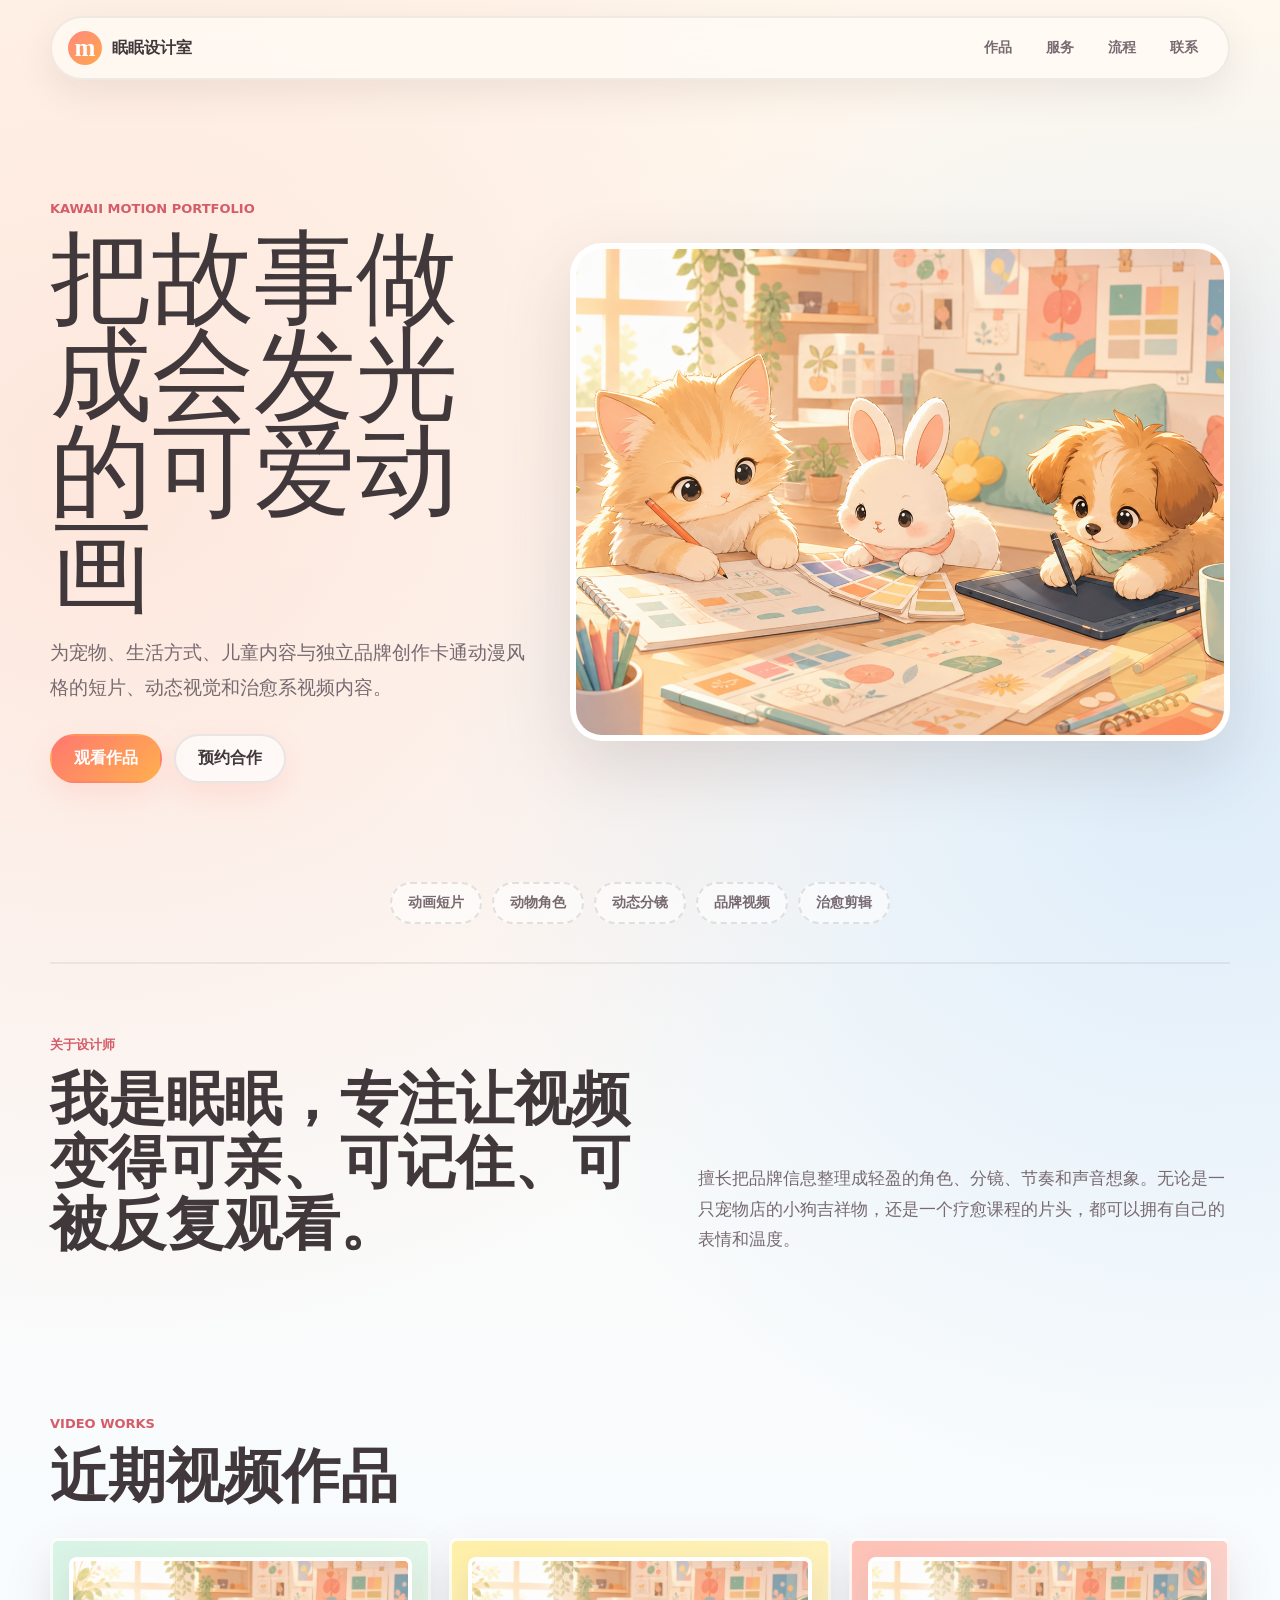
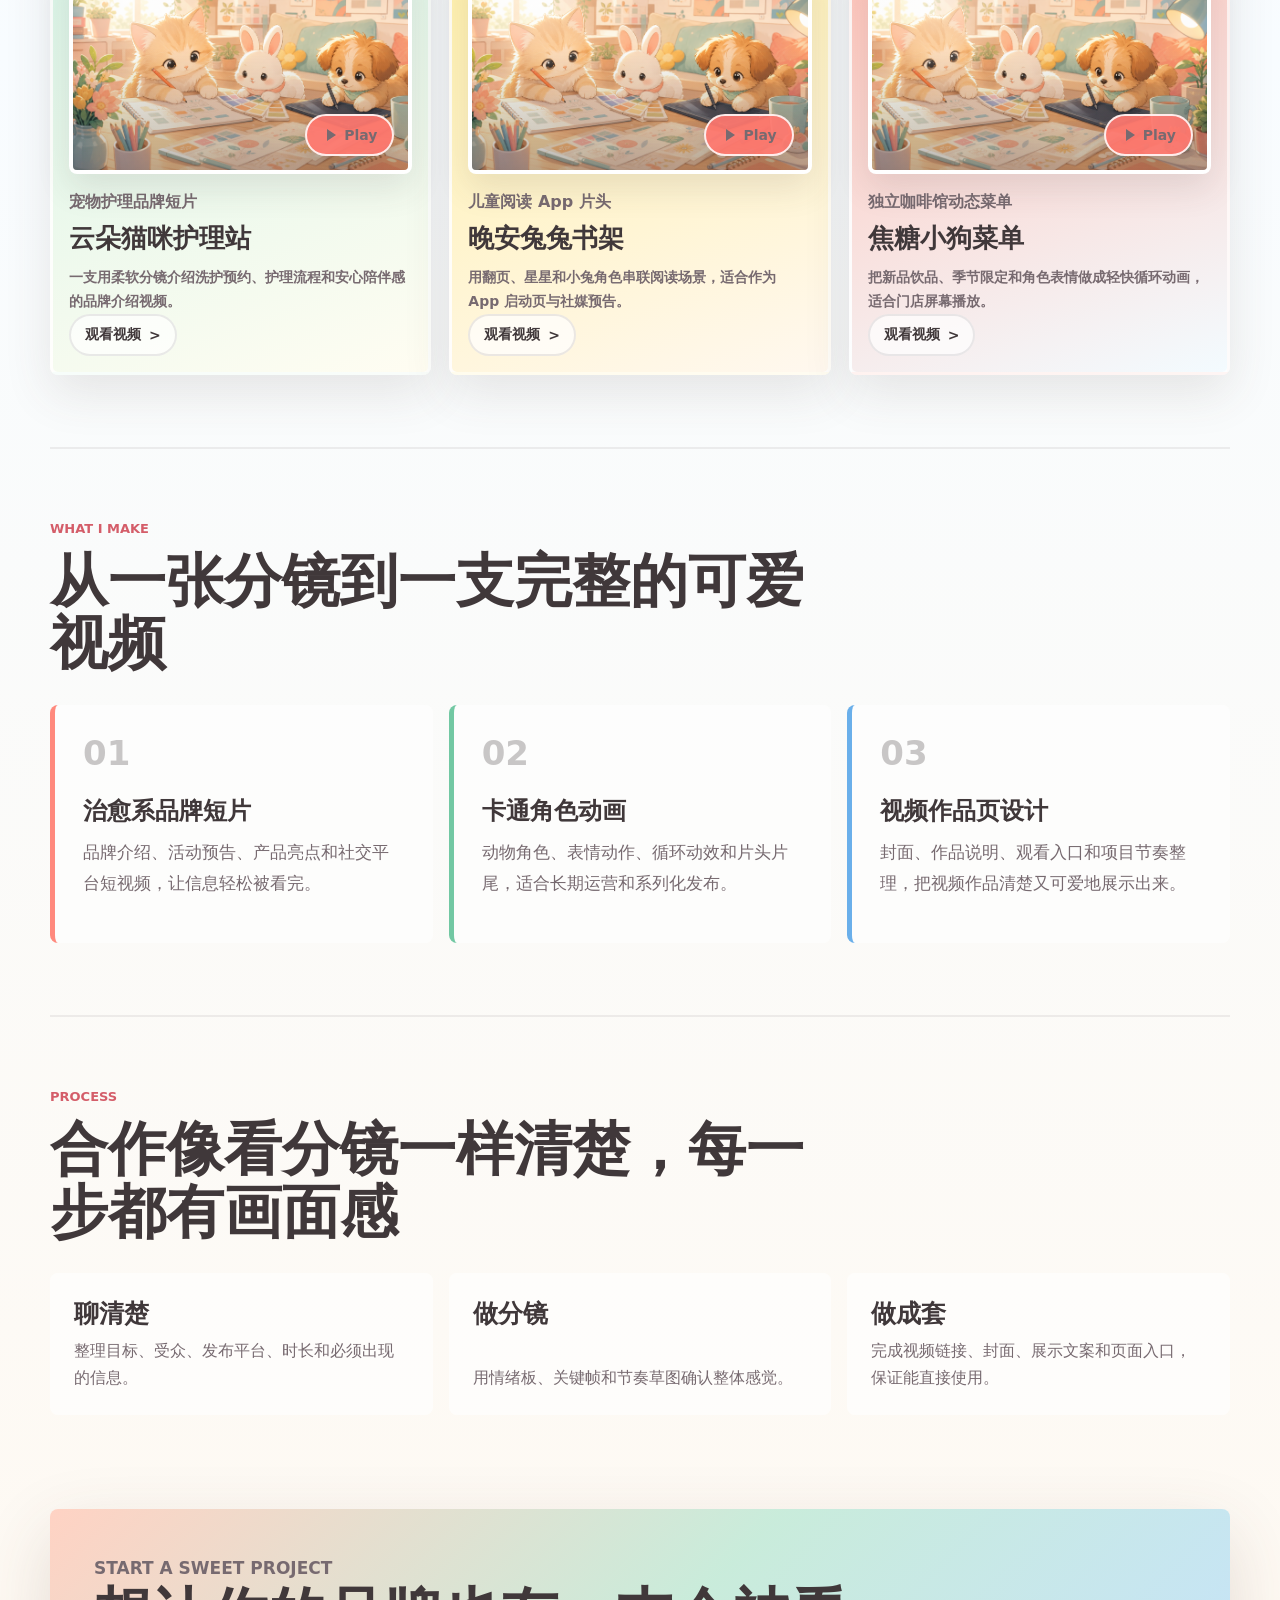
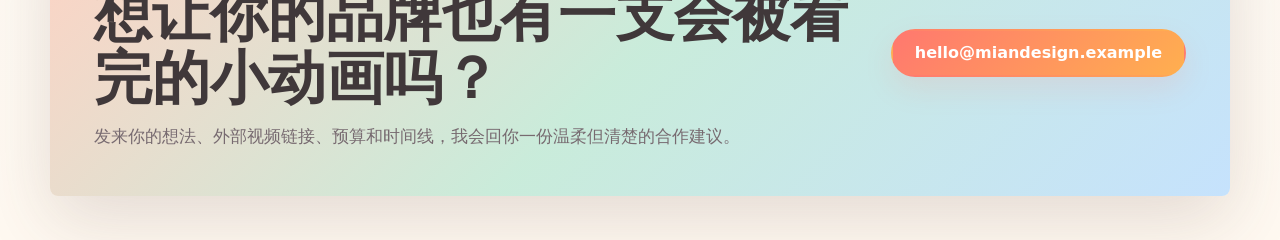
==== index.html @ 0296f643 "Create cute video portfolio site" ====
<!DOCTYPE html>
<html lang="zh-CN">
<head>
  <meta charset="UTF-8">
  <meta name="viewport" content="width=device-width, initial-scale=1.0">
  <title>眠眠设计室 | 治愈系视频作品集</title>
  <link rel="stylesheet" href="styles.css">
</head>
<body>
  <header class="site-header">
    <a class="brand" href="#top" aria-label="眠眠设计室首页">
      <span class="brand-mark">m</span>
      <span>眠眠设计室</span>
    </a>
    <nav class="nav" aria-label="主导航">
      <a href="#work">作品</a>
      <a href="#services">服务</a>
      <a href="#process">流程</a>
      <a href="#contact">联系</a>
    </nav>
  </header>

  <main id="top">
    <section class="hero">
      <div class="hero-copy">
        <p class="eyebrow">Kawaii motion portfolio</p>
        <h1>把故事做成会发光的可爱动画</h1>
        <p class="hero-text">
          为宠物、生活方式、儿童内容与独立品牌创作卡通动漫风格的短片、动态视觉和治愈系视频内容。
        </p>
        <div class="hero-actions">
          <a class="button primary" href="#work">观看作品</a>
          <a class="button ghost" href="#contact">预约合作</a>
        </div>
      </div>
      <div class="hero-art" aria-label="小动物设计工作室插画">
        <img src="assets/studio-animals.png" alt="可爱小猫、小兔和小狗在治愈系设计工作室里创作插画">
      </div>
    </section>

    <section class="soft-strip" aria-label="设计关键词">
      <span>动画短片</span>
      <span>动物角色</span>
      <span>动态分镜</span>
      <span>品牌视频</span>
      <span>治愈剪辑</span>
    </section>

    <section class="section intro">
      <div>
        <p class="section-kicker">关于设计师</p>
        <h2>我是眠眠，专注让视频变得可亲、可记住、可被反复观看。</h2>
      </div>
      <p>
        擅长把品牌信息整理成轻盈的角色、分镜、节奏和声音想象。无论是一只宠物店的小狗吉祥物，还是一个疗愈课程的片头，都可以拥有自己的表情和温度。
      </p>
    </section>

    <section class="section" id="work">
      <div class="section-heading">
        <p class="section-kicker">Video works</p>
        <h2>近期视频作品</h2>
      </div>
      <div class="work-grid">
        <article class="work-card mint video-card">
          <a class="video-cover" href="https://vimeo.com/76979871" target="_blank" rel="noopener noreferrer" aria-label="观看云朵猫咪护理站视频">
            <img src="assets/studio-animals.png" alt="云朵猫咪护理站视频封面">
            <span class="play-badge">Play</span>
          </a>
          <div class="video-content">
            <p>宠物护理品牌短片</p>
            <h3>云朵猫咪护理站</h3>
            <span>一支用柔软分镜介绍洗护预约、护理流程和安心陪伴感的品牌介绍视频。</span>
            <a class="watch-link" href="https://vimeo.com/76979871" target="_blank" rel="noopener noreferrer">观看视频</a>
          </div>
        </article>
        <article class="work-card lemon video-card">
          <a class="video-cover" href="https://www.youtube.com/watch?v=aqz-KE-bpKQ" target="_blank" rel="noopener noreferrer" aria-label="观看晚安兔兔书架视频">
            <img src="assets/studio-animals.png" alt="晚安兔兔书架视频封面">
            <span class="play-badge">Play</span>
          </a>
          <div class="video-content">
            <p>儿童阅读 App 片头</p>
            <h3>晚安兔兔书架</h3>
            <span>用翻页、星星和小兔角色串联阅读场景，适合作为 App 启动页与社媒预告。</span>
            <a class="watch-link" href="https://www.youtube.com/watch?v=aqz-KE-bpKQ" target="_blank" rel="noopener noreferrer">观看视频</a>
          </div>
        </article>
        <article class="work-card coral video-card">
          <a class="video-cover" href="https://www.youtube.com/watch?v=YE7VzlLtp-4" target="_blank" rel="noopener noreferrer" aria-label="观看焦糖小狗菜单视频">
            <img src="assets/studio-animals.png" alt="焦糖小狗菜单视频封面">
            <span class="play-badge">Play</span>
          </a>
          <div class="video-content">
            <p>独立咖啡馆动态菜单</p>
            <h3>焦糖小狗菜单</h3>
            <span>把新品饮品、季节限定和角色表情做成轻快循环动画，适合门店屏幕播放。</span>
            <a class="watch-link" href="https://www.youtube.com/watch?v=YE7VzlLtp-4" target="_blank" rel="noopener noreferrer">观看视频</a>
          </div>
        </article>
      </div>
    </section>

    <section class="section services" id="services">
      <div class="section-heading">
        <p class="section-kicker">What I make</p>
        <h2>从一张分镜到一支完整的可爱视频</h2>
      </div>
      <div class="service-list">
        <article>
          <span>01</span>
          <h3>治愈系品牌短片</h3>
          <p>品牌介绍、活动预告、产品亮点和社交平台短视频，让信息轻松被看完。</p>
        </article>
        <article>
          <span>02</span>
          <h3>卡通角色动画</h3>
          <p>动物角色、表情动作、循环动效和片头片尾，适合长期运营和系列化发布。</p>
        </article>
        <article>
          <span>03</span>
          <h3>视频作品页设计</h3>
          <p>封面、作品说明、观看入口和项目节奏整理，把视频作品清楚又可爱地展示出来。</p>
        </article>
      </div>
    </section>

    <section class="section process" id="process">
      <div class="section-heading">
        <p class="section-kicker">Process</p>
        <h2>合作像看分镜一样清楚，每一步都有画面感</h2>
      </div>
      <ol class="steps">
        <li>
          <strong>聊清楚</strong>
          <span>整理目标、受众、发布平台、时长和必须出现的信息。</span>
        </li>
        <li>
          <strong>做分镜</strong>
          <span>用情绪板、关键帧和节奏草图确认整体感觉。</span>
        </li>
        <li>
          <strong>做成套</strong>
          <span>完成视频链接、封面、展示文案和页面入口，保证能直接使用。</span>
        </li>
      </ol>
    </section>

    <section class="contact" id="contact">
      <div>
        <p class="section-kicker">Start a sweet project</p>
        <h2>想让你的品牌也有一支会被看完的小动画吗？</h2>
        <p>发来你的想法、外部视频链接、预算和时间线，我会回你一份温柔但清楚的合作建议。</p>
      </div>
      <a class="button primary" href="mailto:hello@miandesign.example">hello@miandesign.example</a>
    </section>
  </main>
</body>
</html>
---- styles.css ----
:root {
  --ink: #40383a;
  --muted: #776a70;
  --paper: #fffaf4;
  --peach: #ffcdbd;
  --coral: #ff897d;
  --mint: #bfe9d6;
  --blue: #b9ddff;
  --lemon: #ffe58b;
  --lavender: #d8ccff;
  --white: #ffffff;
  --shadow: 0 24px 70px rgba(84, 64, 56, 0.16);
}

* {
  box-sizing: border-box;
}

html {
  scroll-behavior: smooth;
}

body {
  margin: 0;
  color: var(--ink);
  font-family: "Microsoft YaHei UI", "Microsoft YaHei", system-ui, -apple-system, BlinkMacSystemFont, "Segoe UI", sans-serif;
  background:
    radial-gradient(circle at 8% 14%, rgba(255, 205, 189, 0.42), transparent 28%),
    radial-gradient(circle at 94% 22%, rgba(185, 221, 255, 0.46), transparent 26%),
    linear-gradient(180deg, #fff8ee 0%, #f8fcff 48%, #fff9f1 100%);
}

a {
  color: inherit;
  text-decoration: none;
}

.site-header {
  position: sticky;
  top: 0;
  z-index: 10;
  display: flex;
  align-items: center;
  justify-content: space-between;
  gap: 24px;
  width: min(1180px, calc(100% - 36px));
  margin: 16px auto 0;
  padding: 12px 16px;
  border: 2px solid rgba(64, 56, 58, 0.08);
  border-radius: 999px;
  background: rgba(255, 250, 244, 0.82);
  backdrop-filter: blur(18px);
  box-shadow: 0 12px 36px rgba(84, 64, 56, 0.1);
}

.brand,
.nav,
.hero-actions,
.soft-strip,
.steps li {
  display: flex;
  align-items: center;
}

.brand {
  gap: 10px;
  font-weight: 900;
}

.brand-mark {
  display: grid;
  width: 34px;
  height: 34px;
  place-items: center;
  border-radius: 50%;
  color: var(--white);
  font-family: "Comic Sans MS", "KaiTi", cursive;
  font-size: 25px;
  background: linear-gradient(135deg, var(--coral), #ffa84d);
}

.nav {
  gap: 6px;
}

.nav a {
  padding: 9px 14px;
  border-radius: 999px;
  color: var(--muted);
  font-size: 14px;
  font-weight: 700;
}

.nav a:hover {
  background: rgba(255, 137, 125, 0.16);
  color: var(--ink);
}

.hero {
  display: grid;
  grid-template-columns: minmax(0, 0.84fr) minmax(340px, 1.16fr);
  align-items: center;
  gap: 42px;
  width: min(1180px, calc(100% - 36px));
  min-height: calc(100vh - 98px);
  margin: 0 auto;
  padding: 56px 0 34px;
}

.eyebrow,
.section-kicker {
  margin: 0 0 14px;
  color: #d45d69;
  font-size: 13px;
  font-weight: 900;
  letter-spacing: 0;
  text-transform: uppercase;
}

h1,
h2,
h3,
p {
  margin-top: 0;
}

h1 {
  max-width: 640px;
  margin-bottom: 20px;
  font-family: "KaiTi", "STKaiti", "Microsoft YaHei UI", sans-serif;
  font-size: clamp(52px, 8vw, 106px);
  line-height: 0.94;
  font-weight: 400;
}

.hero-text {
  max-width: 520px;
  color: var(--muted);
  font-size: 19px;
  line-height: 1.8;
}

.hero-actions {
  flex-wrap: wrap;
  gap: 12px;
  margin-top: 30px;
}

.button {
  display: inline-flex;
  min-height: 48px;
  align-items: center;
  justify-content: center;
  padding: 12px 22px;
  border: 2px solid rgba(64, 56, 58, 0.1);
  border-radius: 999px;
  font-weight: 900;
  box-shadow: 0 12px 28px rgba(255, 137, 125, 0.16);
}

.button.primary {
  color: var(--white);
  border-color: transparent;
  background: linear-gradient(135deg, #ff786f, #ffaf4f);
}

.button.ghost {
  background: rgba(255, 255, 255, 0.62);
}

.hero-art {
  position: relative;
  overflow: hidden;
  border: 6px solid rgba(255, 255, 255, 0.86);
  border-radius: 32px;
  background: var(--white);
  box-shadow: var(--shadow);
}

.hero-art::after {
  position: absolute;
  right: 18px;
  bottom: 18px;
  width: 96px;
  height: 96px;
  border-radius: 50%;
  background: rgba(255, 229, 139, 0.44);
  content: "";
}

.hero-art img {
  display: block;
  width: 100%;
  aspect-ratio: 4 / 3;
  object-fit: cover;
}

.soft-strip {
  justify-content: center;
  flex-wrap: wrap;
  gap: 10px;
  width: min(1060px, calc(100% - 36px));
  margin: 0 auto 38px;
}

.soft-strip span {
  padding: 10px 16px;
  border: 2px dashed rgba(64, 56, 58, 0.14);
  border-radius: 999px;
  background: rgba(255, 255, 255, 0.56);
  color: var(--muted);
  font-size: 14px;
  font-weight: 800;
}

.section {
  width: min(1180px, calc(100% - 36px));
  margin: 0 auto;
  padding: 72px 0;
}

.intro {
  display: grid;
  grid-template-columns: 1.05fr 0.95fr;
  gap: 60px;
  align-items: end;
  border-top: 2px solid rgba(64, 56, 58, 0.08);
}

.section h2,
.contact h2 {
  margin-bottom: 16px;
  font-size: clamp(30px, 5vw, 58px);
  line-height: 1.08;
}

.intro p:last-child,
.service-list p,
.contact p {
  color: var(--muted);
  font-size: 17px;
  line-height: 1.8;
}

.section-heading {
  max-width: 760px;
  margin-bottom: 30px;
}

.work-grid {
  display: grid;
  grid-template-columns: repeat(3, 1fr);
  gap: 18px;
}

.work-card {
  min-height: 430px;
  padding: 16px;
  border: 3px solid rgba(255, 255, 255, 0.8);
  border-radius: 8px;
  box-shadow: 0 18px 48px rgba(84, 64, 56, 0.12);
}

.work-card.mint {
  background: linear-gradient(160deg, #d8f4e6, #fffdf2);
}

.work-card.lemon {
  background: linear-gradient(160deg, #fff0a8, #fff8ef);
}

.work-card.coral {
  background: linear-gradient(160deg, #ffc1b6, #f3fbff);
}

.work-card p {
  margin-bottom: 8px;
  color: var(--muted);
  font-weight: 800;
}

.work-card h3 {
  margin-bottom: 10px;
  font-size: 26px;
}

.work-card span {
  color: var(--muted);
  font-size: 14px;
  font-weight: 700;
}

.video-card {
  display: flex;
  flex-direction: column;
  gap: 18px;
}

.video-cover {
  position: relative;
  display: block;
  overflow: hidden;
  border: 4px solid rgba(255, 255, 255, 0.84);
  border-radius: 8px;
  background: var(--white);
  box-shadow: 0 14px 34px rgba(64, 56, 58, 0.12);
}

.video-cover::before {
  position: absolute;
  inset: 0;
  z-index: 1;
  background:
    linear-gradient(180deg, transparent 42%, rgba(64, 56, 58, 0.34)),
    radial-gradient(circle at 18% 18%, rgba(255, 255, 255, 0.58), transparent 24%);
  content: "";
}

.video-cover img {
  display: block;
  width: 100%;
  aspect-ratio: 16 / 10;
  object-fit: cover;
  transition: transform 220ms ease;
}

.video-card:nth-child(1) .video-cover img {
  object-position: 14% 52%;
}

.video-card:nth-child(2) .video-cover img {
  object-position: 50% 50%;
}

.video-card:nth-child(3) .video-cover img {
  object-position: 82% 52%;
}

.video-card:hover .video-cover img {
  transform: scale(1.045);
}

.play-badge {
  position: absolute;
  right: 14px;
  bottom: 14px;
  z-index: 2;
  display: inline-flex;
  min-width: 74px;
  min-height: 42px;
  align-items: center;
  justify-content: center;
  padding: 8px 15px 8px 20px;
  border: 2px solid rgba(255, 255, 255, 0.86);
  border-radius: 999px;
  color: var(--white);
  background: rgba(255, 120, 111, 0.92);
  font-size: 13px;
  font-weight: 900;
  box-shadow: 0 12px 26px rgba(64, 56, 58, 0.18);
}

.play-badge::before {
  width: 0;
  height: 0;
  margin-right: 8px;
  border-top: 6px solid transparent;
  border-bottom: 6px solid transparent;
  border-left: 9px solid currentColor;
  content: "";
}

.video-content {
  display: flex;
  flex: 1;
  flex-direction: column;
  align-items: flex-start;
}

.video-content span {
  display: block;
  line-height: 1.7;
}

.watch-link {
  display: inline-flex;
  min-height: 42px;
  align-items: center;
  justify-content: center;
  margin-top: auto;
  padding: 10px 16px;
  border-radius: 999px;
  color: var(--ink);
  background: rgba(255, 255, 255, 0.72);
  font-size: 14px;
  font-weight: 900;
  box-shadow: inset 0 0 0 2px rgba(64, 56, 58, 0.1);
}

.watch-link::after {
  margin-left: 8px;
  content: ">";
}

.watch-link:hover {
  color: var(--white);
  background: var(--ink);
}

.animal-face {
  position: relative;
  width: 142px;
  height: 122px;
  margin: 8px 0 68px;
  border: 4px solid var(--ink);
  border-radius: 48% 48% 42% 42%;
  background: #fffdf8;
  box-shadow: inset -10px -10px rgba(64, 56, 58, 0.05);
}

.animal-face::before,
.animal-face::after {
  position: absolute;
  content: "";
}

.animal-face::before {
  left: 36px;
  top: 50px;
  width: 12px;
  height: 12px;
  border-radius: 50%;
  background: var(--ink);
  box-shadow: 52px 0 var(--ink), 26px 30px 0 -3px #ff91a0;
}

.animal-face::after {
  left: 58px;
  top: 66px;
  width: 24px;
  height: 12px;
  border-bottom: 4px solid var(--ink);
  border-radius: 0 0 24px 24px;
}

.cat {
  border-radius: 46% 46% 42% 42%;
}

.cat .noop {
  display: none;
}

.cat {
  clip-path: polygon(0 25%, 18% 25%, 18% 0, 36% 20%, 64% 20%, 82% 0, 82% 25%, 100% 25%, 100% 100%, 0 100%);
}

.bunny {
  background: #fff7fb;
}

.bunny::before {
  box-shadow: 52px 0 var(--ink), 26px 30px 0 -3px #ffbfd0;
}

.pup {
  background: #fff8e8;
}

.pup::before {
  box-shadow: 52px 0 var(--ink), 26px 30px 0 -3px #ffa895;
}

.services {
  border-top: 2px solid rgba(64, 56, 58, 0.08);
}

.service-list {
  display: grid;
  grid-template-columns: repeat(3, 1fr);
  gap: 16px;
}

.service-list article {
  padding: 28px;
  border-left: 5px solid var(--coral);
  border-radius: 8px;
  background: rgba(255, 255, 255, 0.62);
}

.service-list article:nth-child(2) {
  border-color: #72c8a3;
}

.service-list article:nth-child(3) {
  border-color: #6aafea;
}

.service-list span {
  display: block;
  margin-bottom: 22px;
  color: rgba(64, 56, 58, 0.28);
  font-size: 34px;
  font-weight: 900;
}

.service-list h3 {
  margin-bottom: 10px;
  font-size: 24px;
}

.process {
  border-top: 2px solid rgba(64, 56, 58, 0.08);
}

.steps {
  display: grid;
  grid-template-columns: repeat(3, 1fr);
  gap: 16px;
  padding: 0;
  margin: 0;
  list-style: none;
}

.steps li {
  min-height: 142px;
  flex-direction: column;
  align-items: flex-start;
  justify-content: space-between;
  padding: 24px;
  border-radius: 8px;
  background: rgba(255, 255, 255, 0.64);
}

.steps strong {
  font-size: 25px;
}

.steps span {
  color: var(--muted);
  line-height: 1.7;
}

.contact {
  display: flex;
  align-items: center;
  justify-content: space-between;
  gap: 28px;
  width: min(1180px, calc(100% - 36px));
  margin: 22px auto 44px;
  padding: 44px;
  border-radius: 8px;
  background: linear-gradient(135deg, rgba(255, 205, 189, 0.88), rgba(191, 233, 214, 0.84) 50%, rgba(185, 221, 255, 0.82));
  box-shadow: var(--shadow);
}

.contact div {
  max-width: 760px;
}

.contact h2 {
  margin-bottom: 12px;
}

.contact p {
  margin-bottom: 0;
}

@media (max-width: 860px) {
  .site-header {
    align-items: flex-start;
    border-radius: 24px;
    flex-direction: column;
  }

  .nav {
    width: 100%;
    justify-content: space-between;
  }

  .nav a {
    padding: 8px 9px;
  }

  .hero,
  .intro,
  .work-grid,
  .service-list,
  .steps,
  .contact {
    grid-template-columns: 1fr;
  }

  .hero {
    min-height: auto;
    padding-top: 44px;
  }

  .hero-art {
    border-radius: 22px;
  }

  .intro {
    gap: 18px;
  }

  .contact {
    display: grid;
    padding: 28px;
  }
}

@media (max-width: 520px) {
  .site-header,
  .hero,
  .section,
  .contact,
  .soft-strip {
    width: min(100% - 24px, 1180px);
  }

  h1 {
    font-size: 52px;
  }

  .hero-text,
  .intro p:last-child,
  .service-list p,
  .contact p {
    font-size: 16px;
  }

  .hero-actions .button,
  .contact .button {
    width: 100%;
  }

  .section {
    padding: 52px 0;
  }

  .work-card {
    min-height: 400px;
  }
}
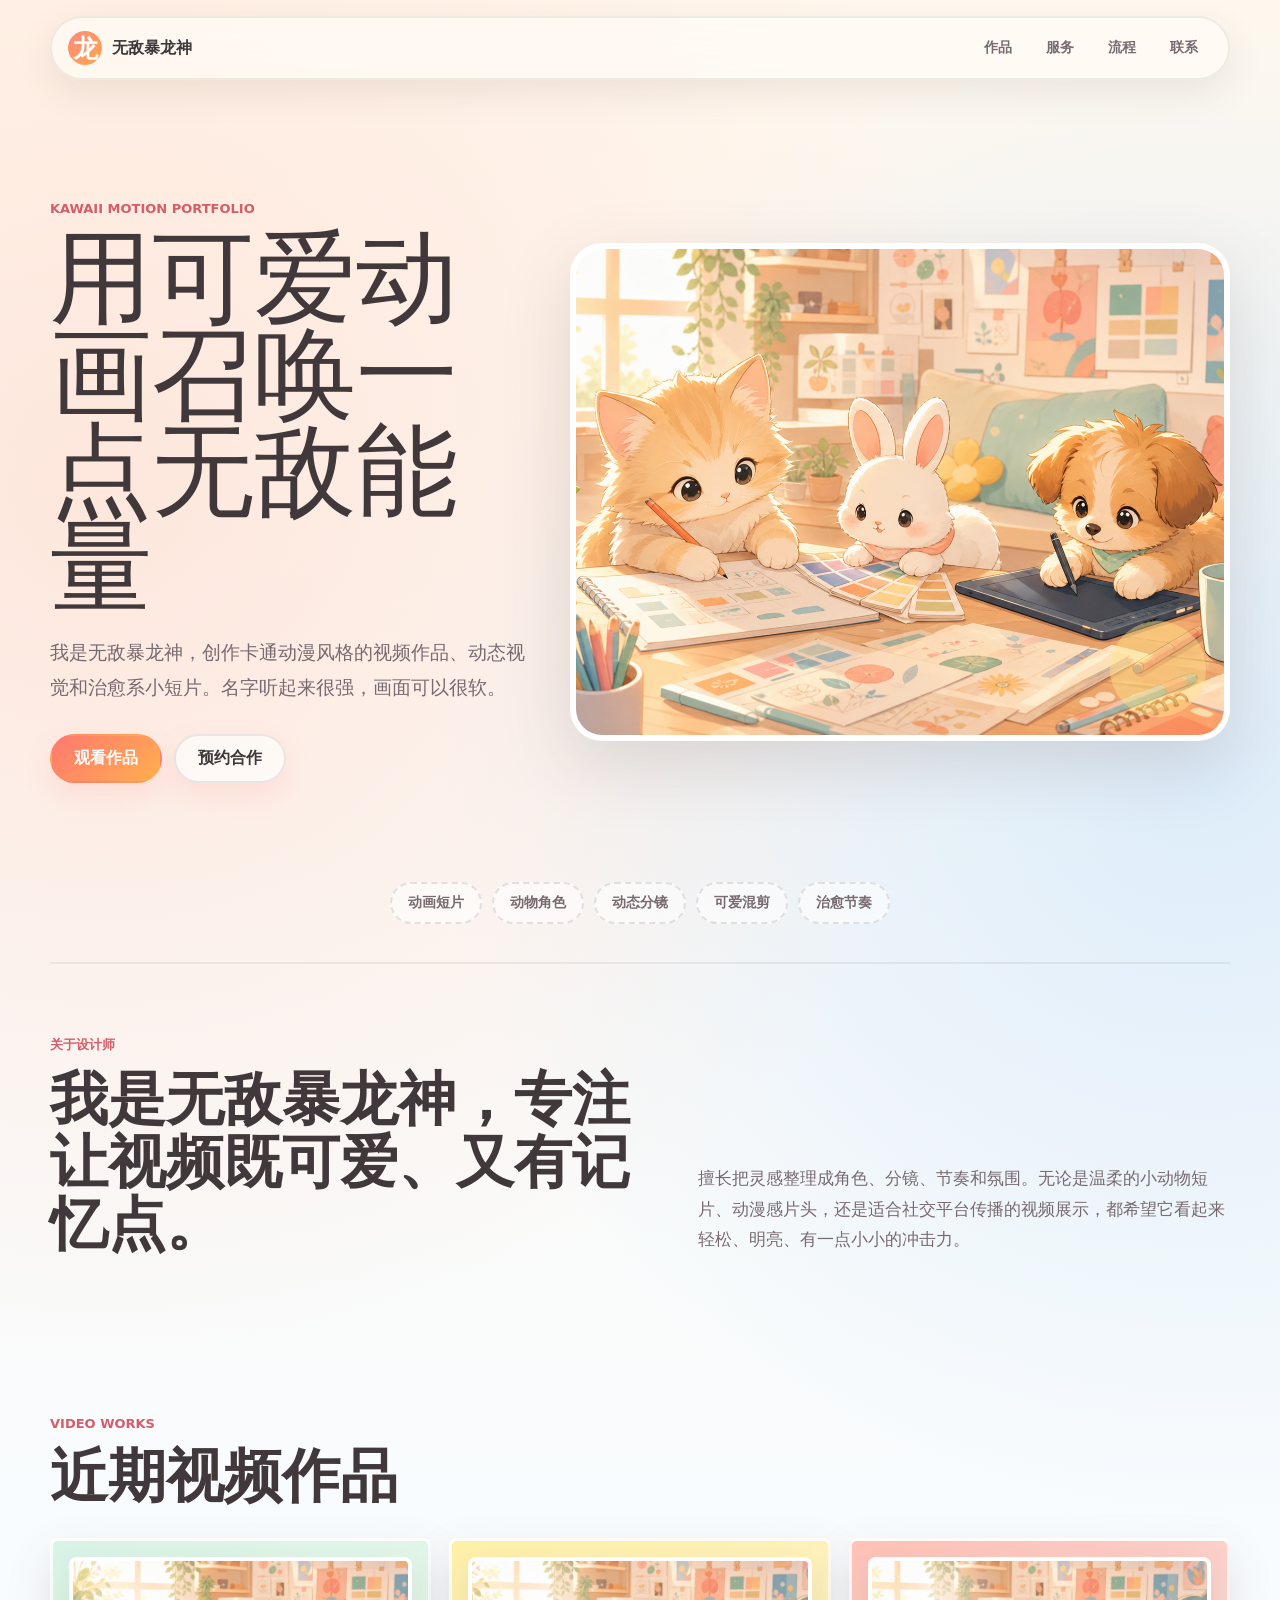
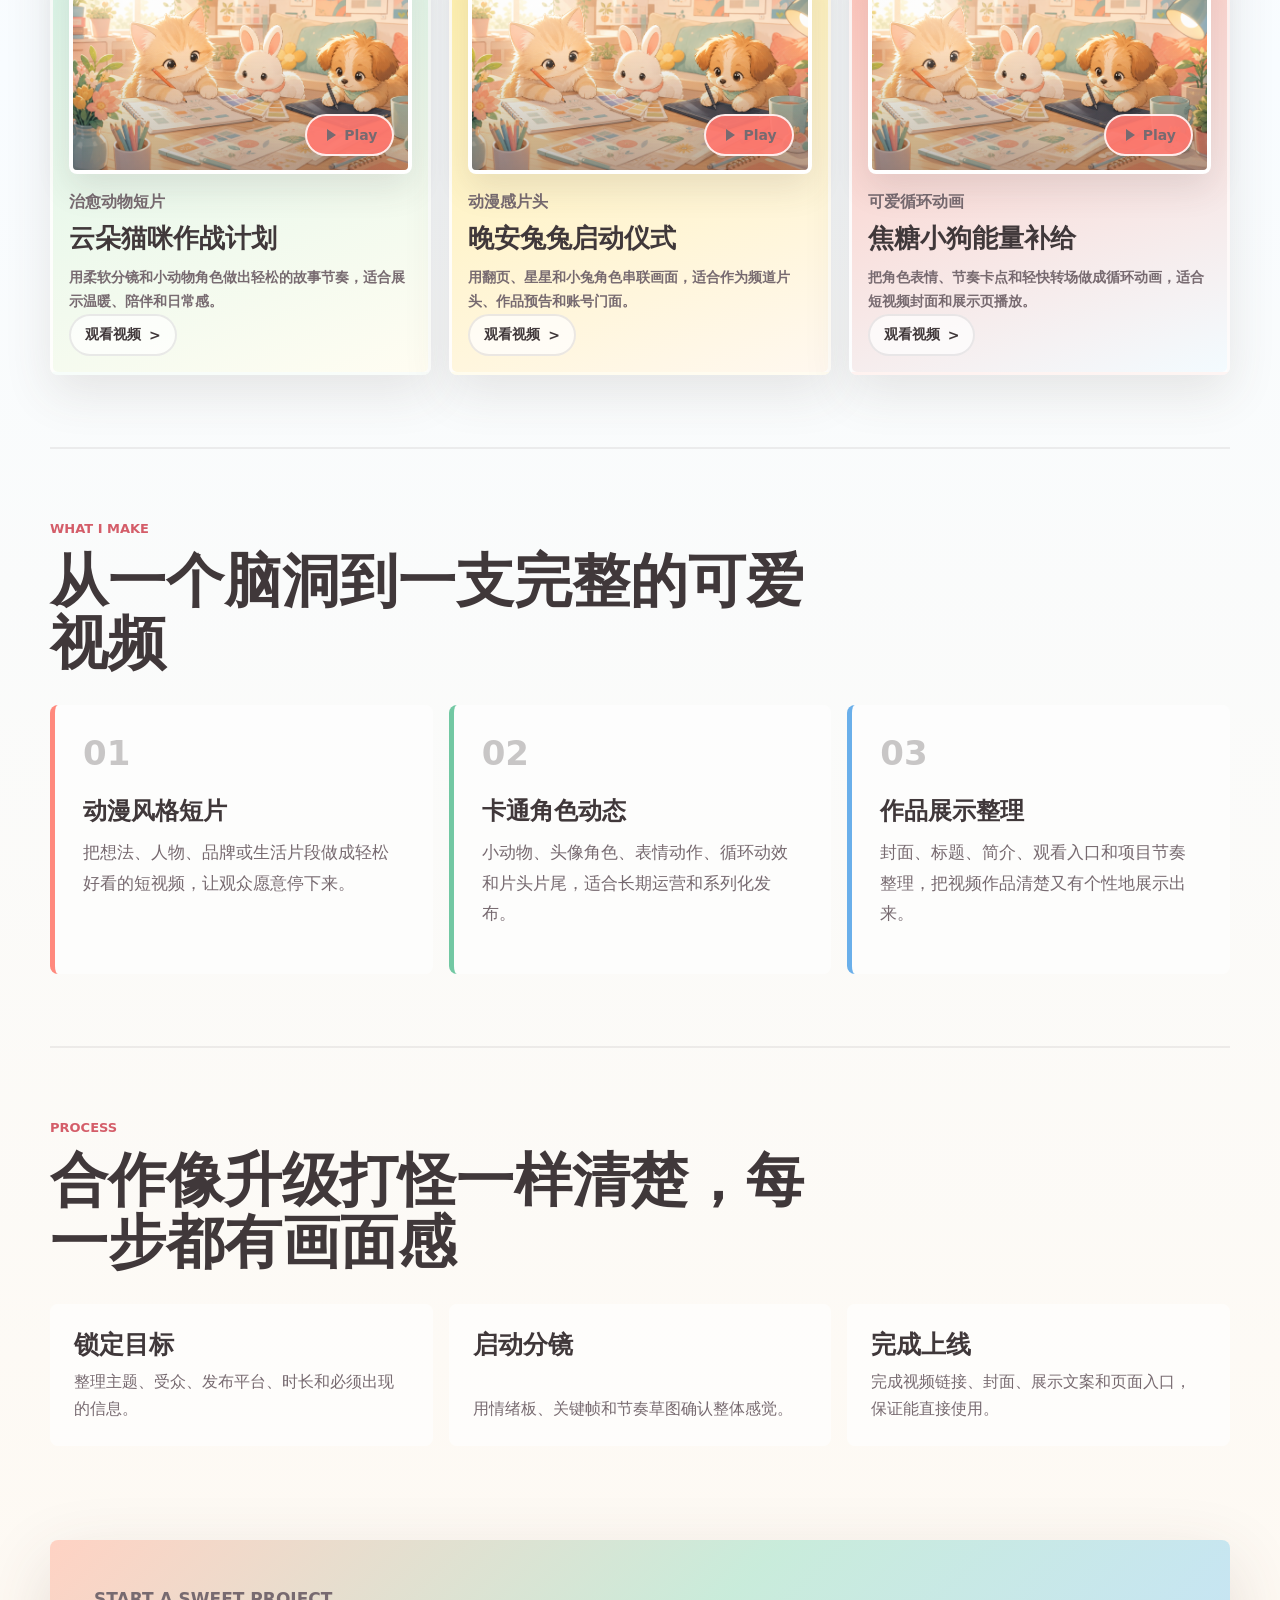
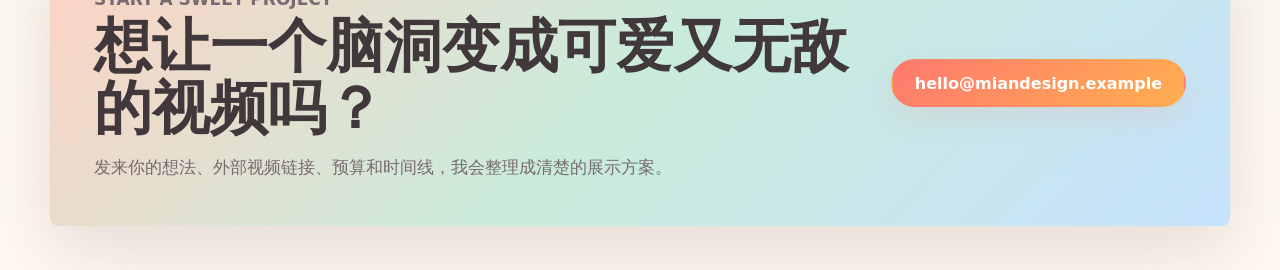
==== commit 913d27de: "Update portfolio name and copy" ====
--- a/index.html
+++ b/index.html
@@ -3,14 +3,14 @@
 <head>
   <meta charset="UTF-8">
   <meta name="viewport" content="width=device-width, initial-scale=1.0">
-  <title>眠眠设计室 | 治愈系视频作品集</title>
+  <title>无敌暴龙神 | 卡通动漫视频作品集</title>
   <link rel="stylesheet" href="styles.css">
 </head>
 <body>
   <header class="site-header">
-    <a class="brand" href="#top" aria-label="眠眠设计室首页">
-      <span class="brand-mark">m</span>
-      <span>眠眠设计室</span>
+    <a class="brand" href="#top" aria-label="无敌暴龙神首页">
+      <span class="brand-mark">龙</span>
+      <span>无敌暴龙神</span>
     </a>
     <nav class="nav" aria-label="主导航">
       <a href="#work">作品</a>
@@ -24,9 +24,9 @@
     <section class="hero">
       <div class="hero-copy">
         <p class="eyebrow">Kawaii motion portfolio</p>
-        <h1>把故事做成会发光的可爱动画</h1>
+        <h1>用可爱动画召唤一点无敌能量</h1>
         <p class="hero-text">
-          为宠物、生活方式、儿童内容与独立品牌创作卡通动漫风格的短片、动态视觉和治愈系视频内容。
+          我是无敌暴龙神，创作卡通动漫风格的视频作品、动态视觉和治愈系小短片。名字听起来很强，画面可以很软。
         </p>
         <div class="hero-actions">
           <a class="button primary" href="#work">观看作品</a>
@@ -42,17 +42,17 @@
       <span>动画短片</span>
       <span>动物角色</span>
       <span>动态分镜</span>
-      <span>品牌视频</span>
-      <span>治愈剪辑</span>
+      <span>可爱混剪</span>
+      <span>治愈节奏</span>
     </section>
 
     <section class="section intro">
       <div>
         <p class="section-kicker">关于设计师</p>
-        <h2>我是眠眠，专注让视频变得可亲、可记住、可被反复观看。</h2>
+        <h2>我是无敌暴龙神，专注让视频既可爱、又有记忆点。</h2>
       </div>
       <p>
-        擅长把品牌信息整理成轻盈的角色、分镜、节奏和声音想象。无论是一只宠物店的小狗吉祥物，还是一个疗愈课程的片头，都可以拥有自己的表情和温度。
+        擅长把灵感整理成角色、分镜、节奏和氛围。无论是温柔的小动物短片、动漫感片头，还是适合社交平台传播的视频展示，都希望它看起来轻松、明亮、有一点小小的冲击力。
       </p>
     </section>
 
@@ -68,9 +68,9 @@
             <span class="play-badge">Play</span>
           </a>
           <div class="video-content">
-            <p>宠物护理品牌短片</p>
-            <h3>云朵猫咪护理站</h3>
-            <span>一支用柔软分镜介绍洗护预约、护理流程和安心陪伴感的品牌介绍视频。</span>
+            <p>治愈动物短片</p>
+            <h3>云朵猫咪作战计划</h3>
+            <span>用柔软分镜和小动物角色做出轻松的故事节奏，适合展示温暖、陪伴和日常感。</span>
             <a class="watch-link" href="https://vimeo.com/76979871" target="_blank" rel="noopener noreferrer">观看视频</a>
           </div>
         </article>
@@ -80,9 +80,9 @@
             <span class="play-badge">Play</span>
           </a>
           <div class="video-content">
-            <p>儿童阅读 App 片头</p>
-            <h3>晚安兔兔书架</h3>
-            <span>用翻页、星星和小兔角色串联阅读场景，适合作为 App 启动页与社媒预告。</span>
+            <p>动漫感片头</p>
+            <h3>晚安兔兔启动仪式</h3>
+            <span>用翻页、星星和小兔角色串联画面，适合作为频道片头、作品预告和账号门面。</span>
             <a class="watch-link" href="https://www.youtube.com/watch?v=aqz-KE-bpKQ" target="_blank" rel="noopener noreferrer">观看视频</a>
           </div>
         </article>
@@ -92,9 +92,9 @@
             <span class="play-badge">Play</span>
           </a>
           <div class="video-content">
-            <p>独立咖啡馆动态菜单</p>
-            <h3>焦糖小狗菜单</h3>
-            <span>把新品饮品、季节限定和角色表情做成轻快循环动画，适合门店屏幕播放。</span>
+            <p>可爱循环动画</p>
+            <h3>焦糖小狗能量补给</h3>
+            <span>把角色表情、节奏卡点和轻快转场做成循环动画，适合短视频封面和展示页播放。</span>
             <a class="watch-link" href="https://www.youtube.com/watch?v=YE7VzlLtp-4" target="_blank" rel="noopener noreferrer">观看视频</a>
           </div>
         </article>
@@ -104,23 +104,23 @@
     <section class="section services" id="services">
       <div class="section-heading">
         <p class="section-kicker">What I make</p>
-        <h2>从一张分镜到一支完整的可爱视频</h2>
+        <h2>从一个脑洞到一支完整的可爱视频</h2>
       </div>
       <div class="service-list">
         <article>
           <span>01</span>
-          <h3>治愈系品牌短片</h3>
-          <p>品牌介绍、活动预告、产品亮点和社交平台短视频，让信息轻松被看完。</p>
+          <h3>动漫风格短片</h3>
+          <p>把想法、人物、品牌或生活片段做成轻松好看的短视频，让观众愿意停下来。</p>
         </article>
         <article>
           <span>02</span>
-          <h3>卡通角色动画</h3>
-          <p>动物角色、表情动作、循环动效和片头片尾，适合长期运营和系列化发布。</p>
+          <h3>卡通角色动态</h3>
+          <p>小动物、头像角色、表情动作、循环动效和片头片尾，适合长期运营和系列化发布。</p>
         </article>
         <article>
           <span>03</span>
-          <h3>视频作品页设计</h3>
-          <p>封面、作品说明、观看入口和项目节奏整理，把视频作品清楚又可爱地展示出来。</p>
+          <h3>作品展示整理</h3>
+          <p>封面、标题、简介、观看入口和项目节奏整理，把视频作品清楚又有个性地展示出来。</p>
         </article>
       </div>
     </section>
@@ -128,19 +128,19 @@
     <section class="section process" id="process">
       <div class="section-heading">
         <p class="section-kicker">Process</p>
-        <h2>合作像看分镜一样清楚，每一步都有画面感</h2>
+        <h2>合作像升级打怪一样清楚，每一步都有画面感</h2>
       </div>
       <ol class="steps">
         <li>
-          <strong>聊清楚</strong>
-          <span>整理目标、受众、发布平台、时长和必须出现的信息。</span>
+          <strong>锁定目标</strong>
+          <span>整理主题、受众、发布平台、时长和必须出现的信息。</span>
         </li>
         <li>
-          <strong>做分镜</strong>
+          <strong>启动分镜</strong>
           <span>用情绪板、关键帧和节奏草图确认整体感觉。</span>
         </li>
         <li>
-          <strong>做成套</strong>
+          <strong>完成上线</strong>
           <span>完成视频链接、封面、展示文案和页面入口，保证能直接使用。</span>
         </li>
       </ol>
@@ -149,8 +149,8 @@
     <section class="contact" id="contact">
       <div>
         <p class="section-kicker">Start a sweet project</p>
-        <h2>想让你的品牌也有一支会被看完的小动画吗？</h2>
-        <p>发来你的想法、外部视频链接、预算和时间线，我会回你一份温柔但清楚的合作建议。</p>
+        <h2>想让一个脑洞变成可爱又无敌的视频吗？</h2>
+        <p>发来你的想法、外部视频链接、预算和时间线，我会整理成清楚的展示方案。</p>
       </div>
       <a class="button primary" href="mailto:hello@miandesign.example">hello@miandesign.example</a>
     </section>
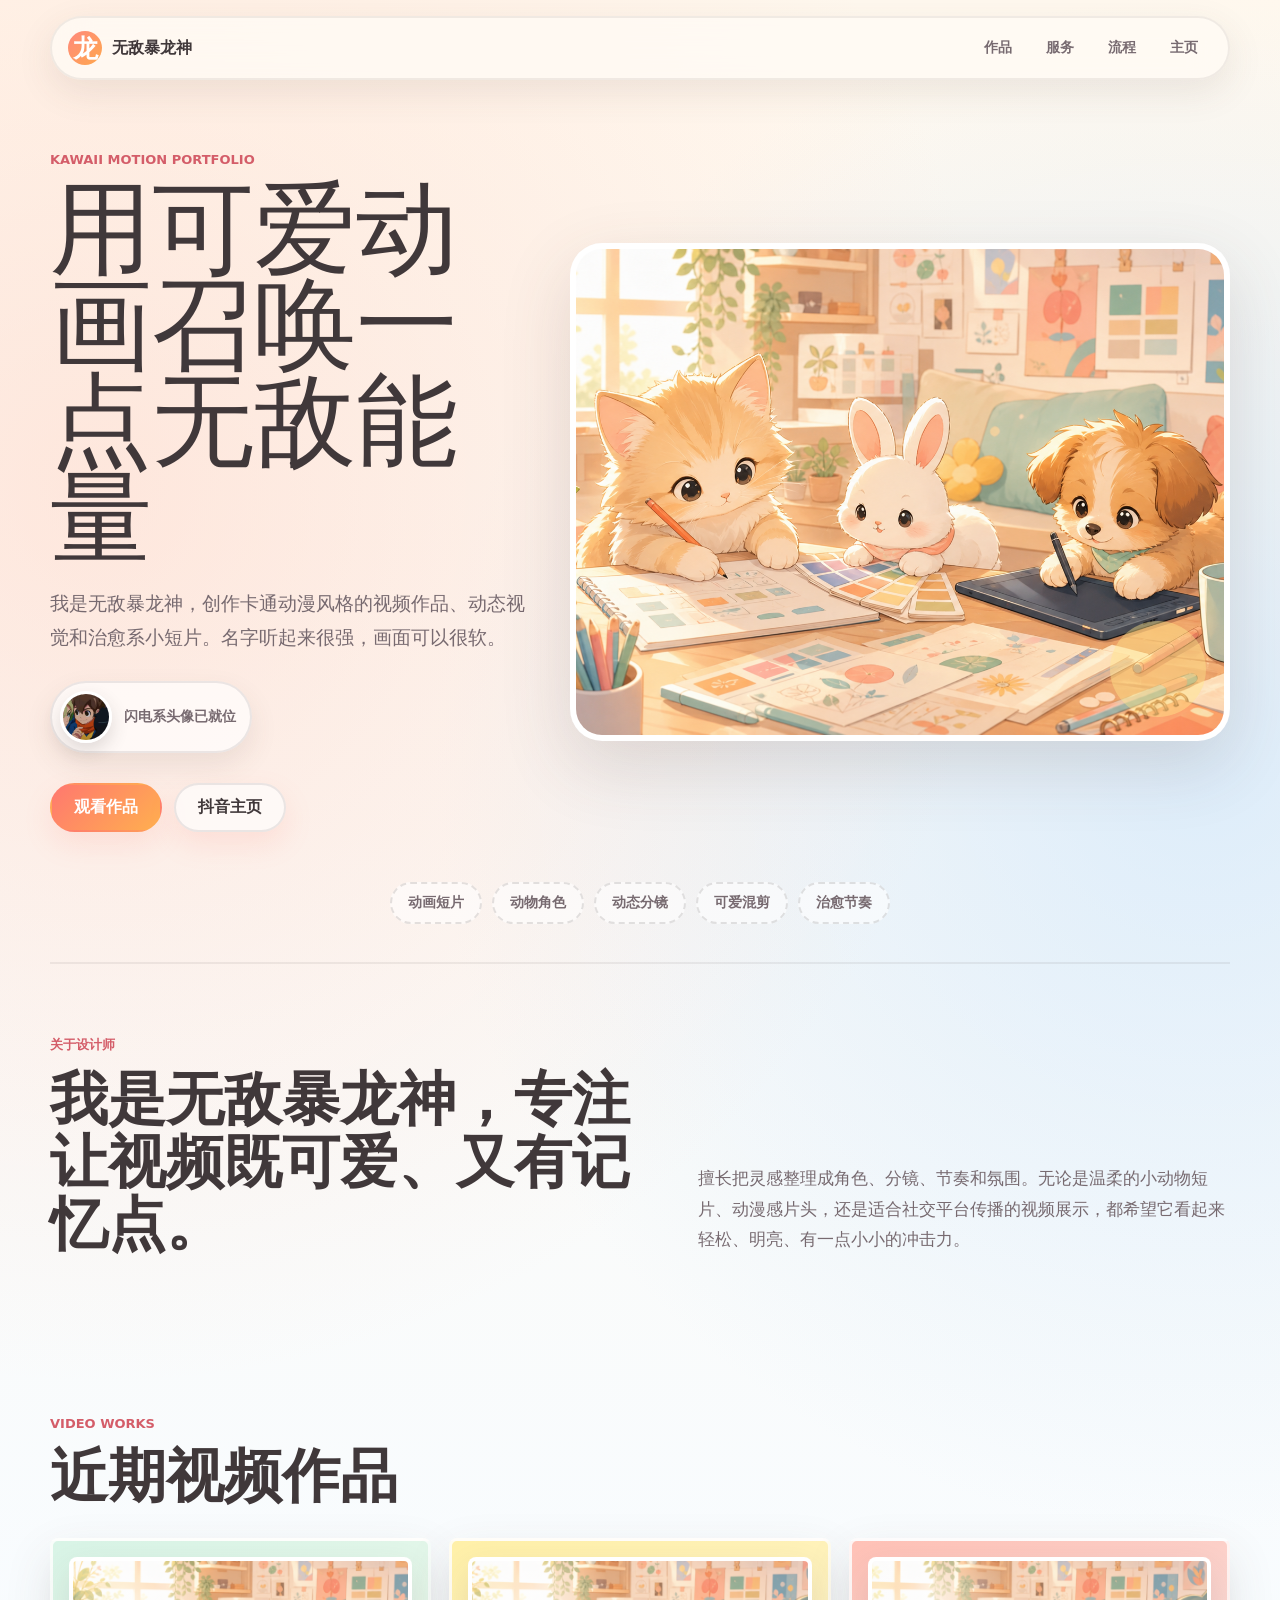
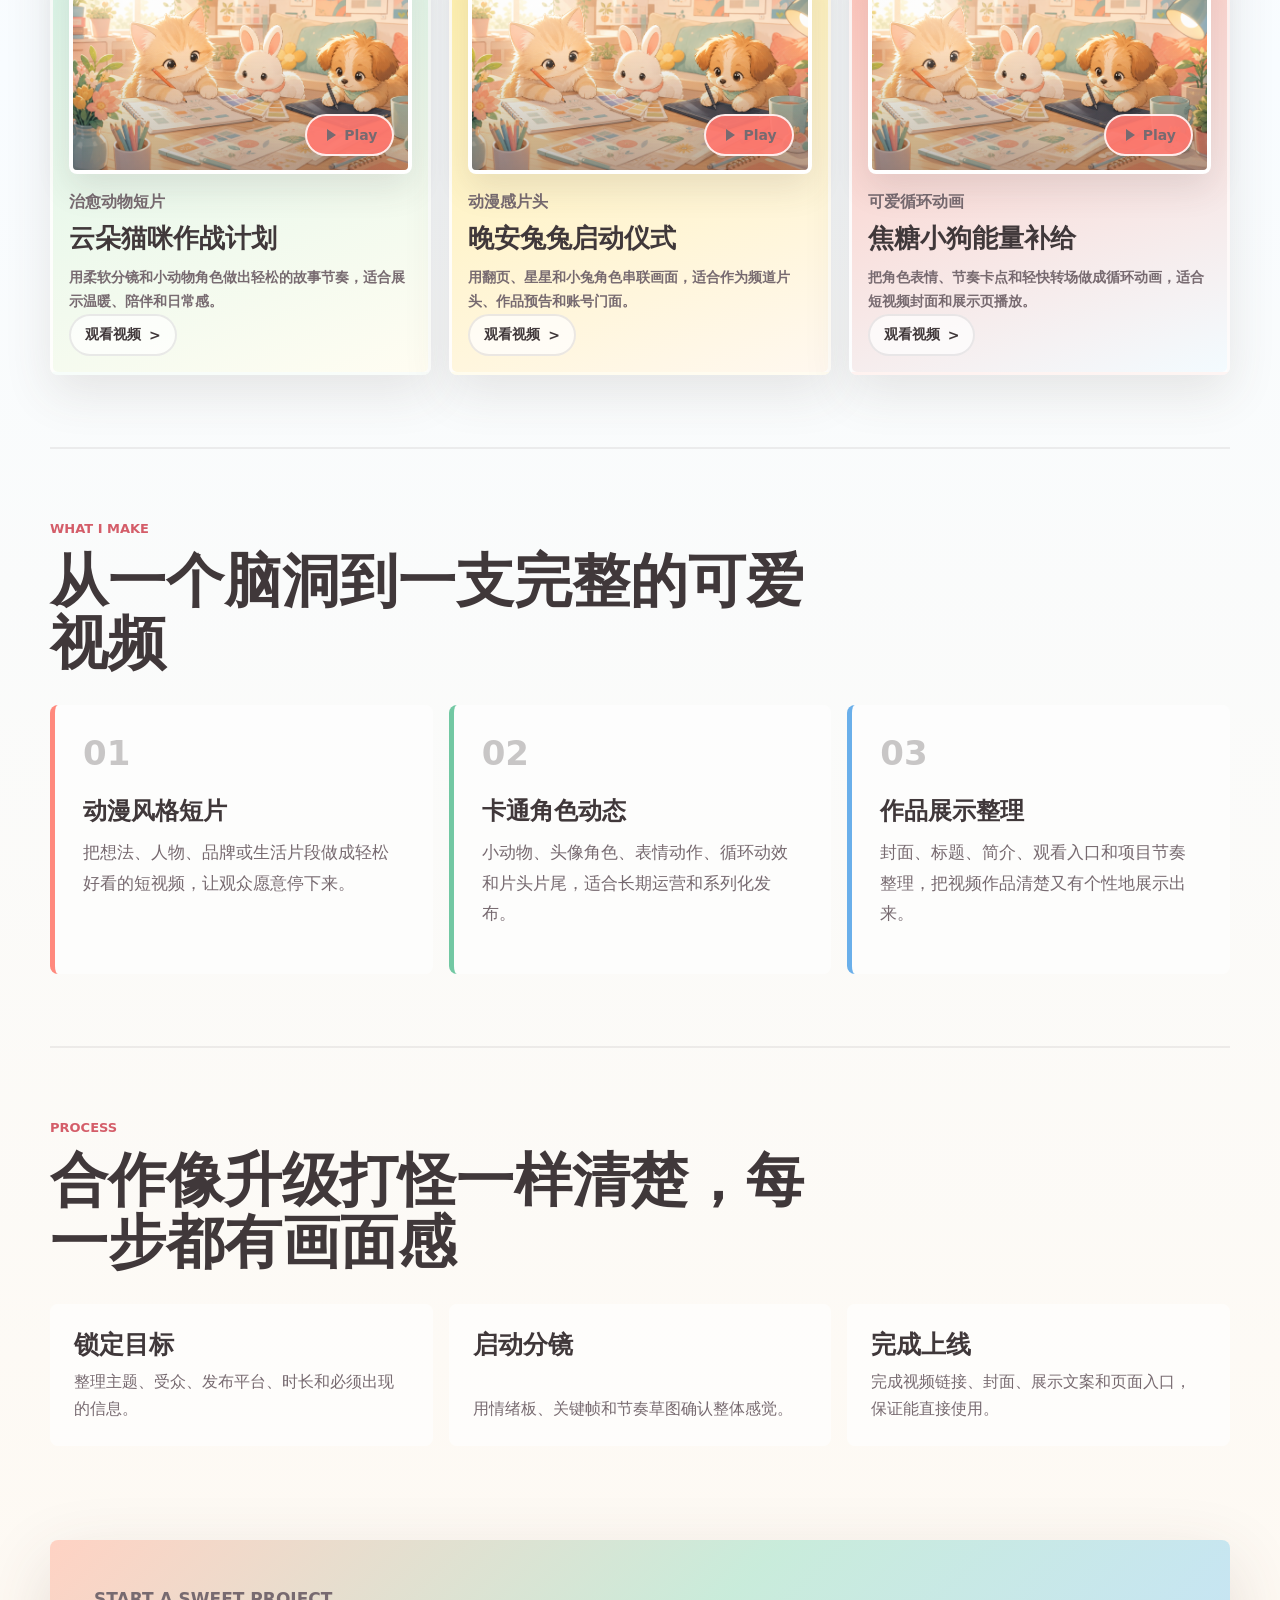
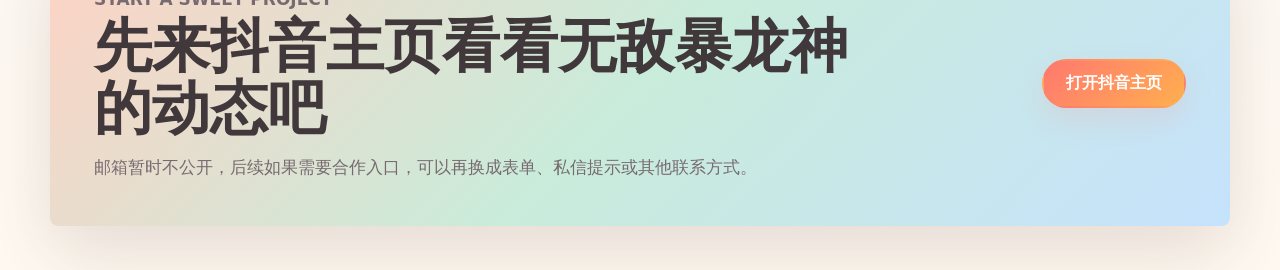
==== commit b644bf3d: "Add avatar and Douyin profile link" ====
--- a/index.html
+++ b/index.html
@@ -16,7 +16,7 @@
       <a href="#work">作品</a>
       <a href="#services">服务</a>
       <a href="#process">流程</a>
-      <a href="#contact">联系</a>
+      <a href="#contact">主页</a>
     </nav>
   </header>
 
@@ -28,9 +28,13 @@
         <p class="hero-text">
           我是无敌暴龙神，创作卡通动漫风格的视频作品、动态视觉和治愈系小短片。名字听起来很强，画面可以很软。
         </p>
+        <div class="profile-chip" aria-label="无敌暴龙神头像">
+          <img src="assets/avatar.jpg" alt="无敌暴龙神头像">
+          <span>闪电系头像已就位</span>
+        </div>
         <div class="hero-actions">
           <a class="button primary" href="#work">观看作品</a>
-          <a class="button ghost" href="#contact">预约合作</a>
+          <a class="button ghost" href="https://v.douyin.com/saZ9fQu8heA/" target="_blank" rel="noopener noreferrer">抖音主页</a>
         </div>
       </div>
       <div class="hero-art" aria-label="小动物设计工作室插画">
@@ -149,10 +153,10 @@
     <section class="contact" id="contact">
       <div>
         <p class="section-kicker">Start a sweet project</p>
-        <h2>想让一个脑洞变成可爱又无敌的视频吗？</h2>
-        <p>发来你的想法、外部视频链接、预算和时间线，我会整理成清楚的展示方案。</p>
+        <h2>先来抖音主页看看无敌暴龙神的动态吧</h2>
+        <p>邮箱暂时不公开，后续如果需要合作入口，可以再换成表单、私信提示或其他联系方式。</p>
       </div>
-      <a class="button primary" href="mailto:hello@miandesign.example">hello@miandesign.example</a>
+      <a class="button primary" href="https://v.douyin.com/saZ9fQu8heA/" target="_blank" rel="noopener noreferrer">打开抖音主页</a>
     </section>
   </main>
 </body>
--- a/styles.css
+++ b/styles.css
@@ -146,6 +146,30 @@
   margin-top: 30px;
 }
 
+.profile-chip {
+  display: inline-flex;
+  align-items: center;
+  gap: 12px;
+  margin-top: 8px;
+  padding: 8px 14px 8px 8px;
+  border: 2px solid rgba(64, 56, 58, 0.1);
+  border-radius: 999px;
+  background: rgba(255, 255, 255, 0.68);
+  color: var(--muted);
+  font-size: 14px;
+  font-weight: 900;
+  box-shadow: 0 12px 28px rgba(84, 64, 56, 0.1);
+}
+
+.profile-chip img {
+  width: 52px;
+  height: 52px;
+  border: 3px solid var(--white);
+  border-radius: 50%;
+  object-fit: cover;
+  box-shadow: 0 8px 18px rgba(64, 56, 58, 0.16);
+}
+
 .button {
   display: inline-flex;
   min-height: 48px;
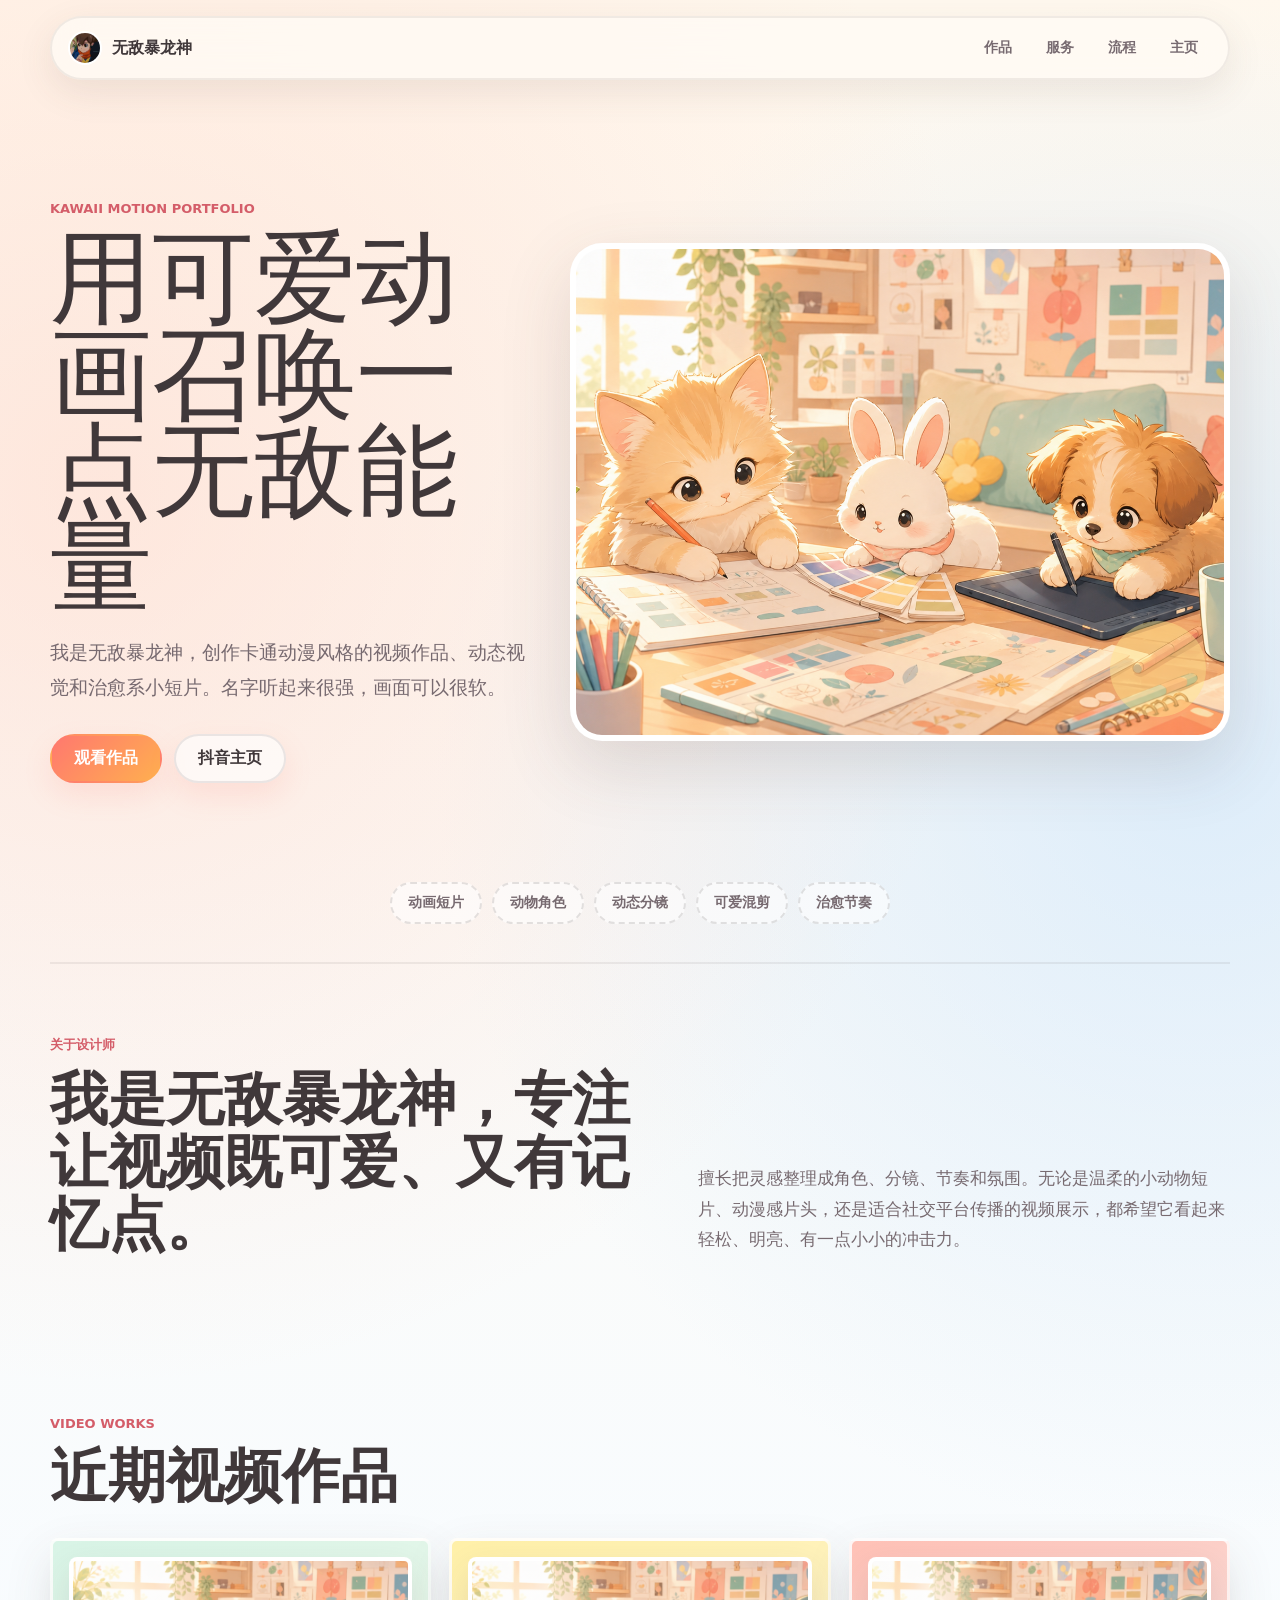
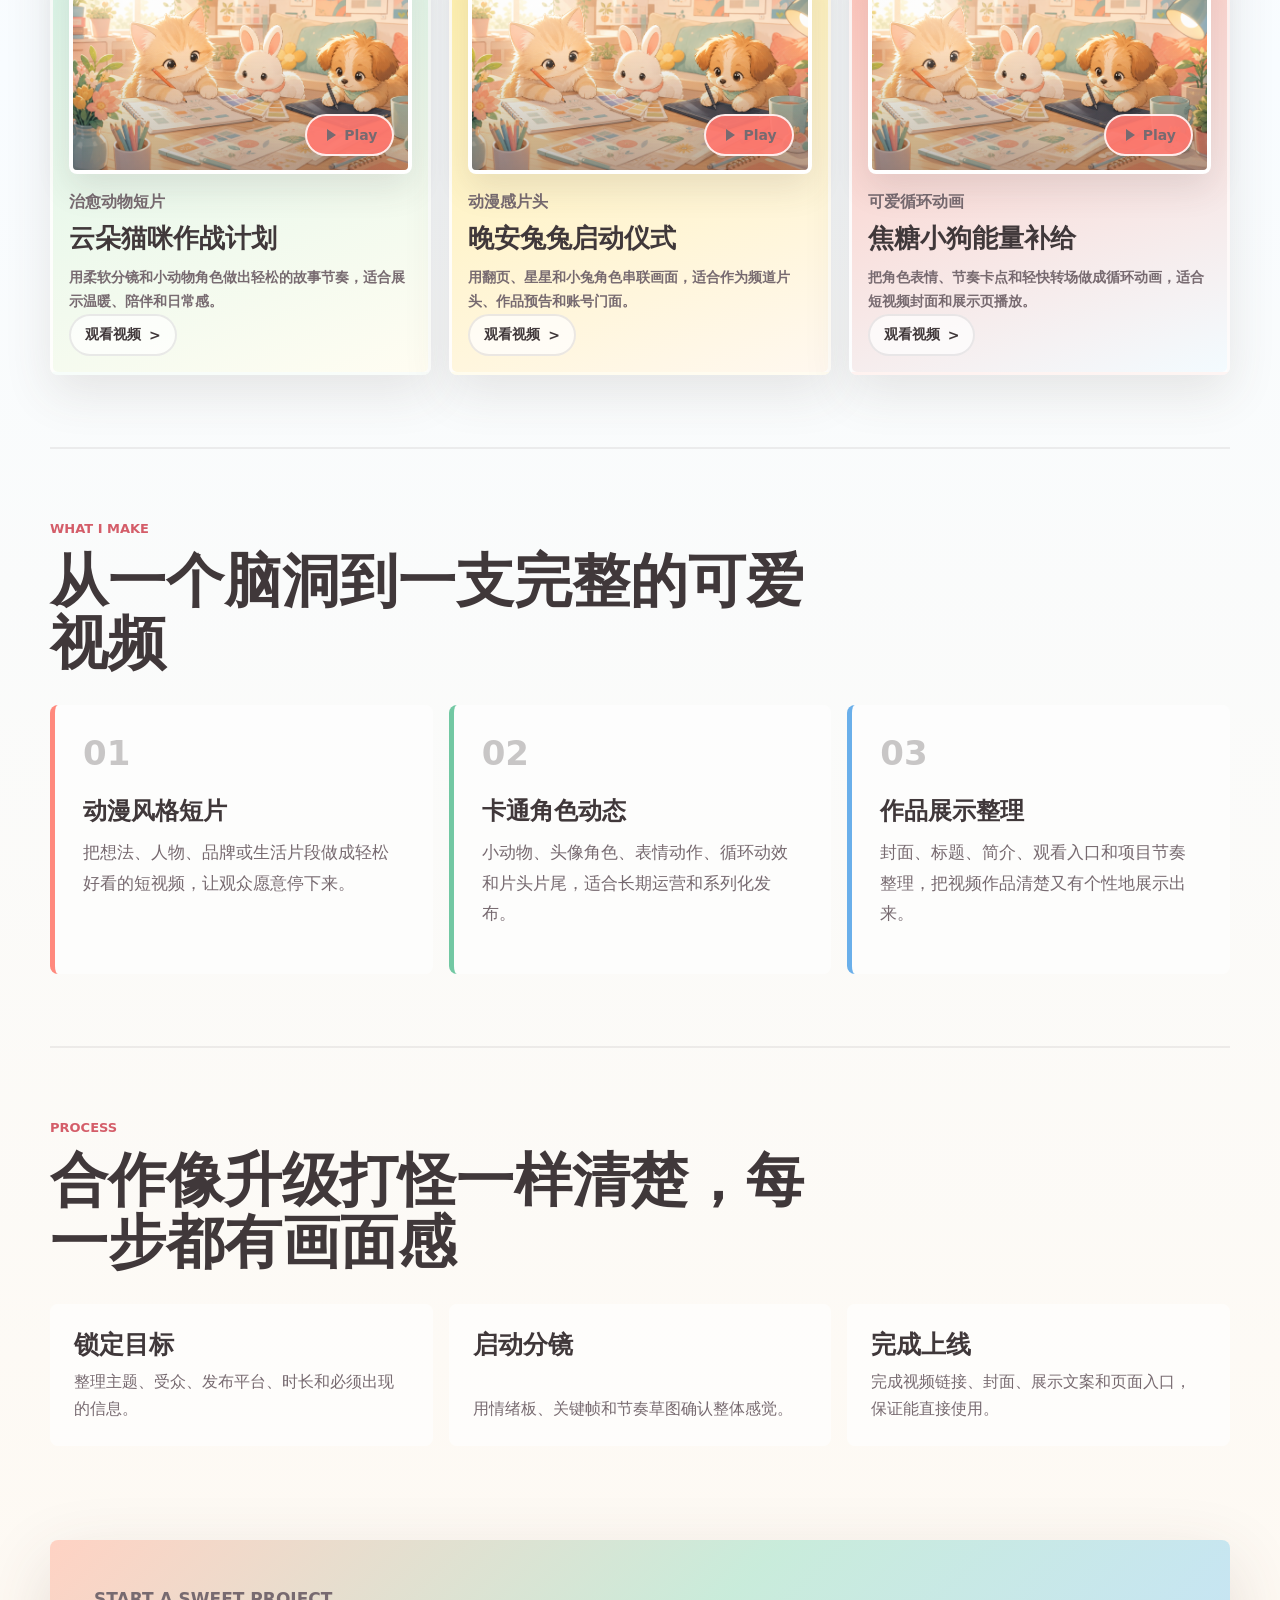
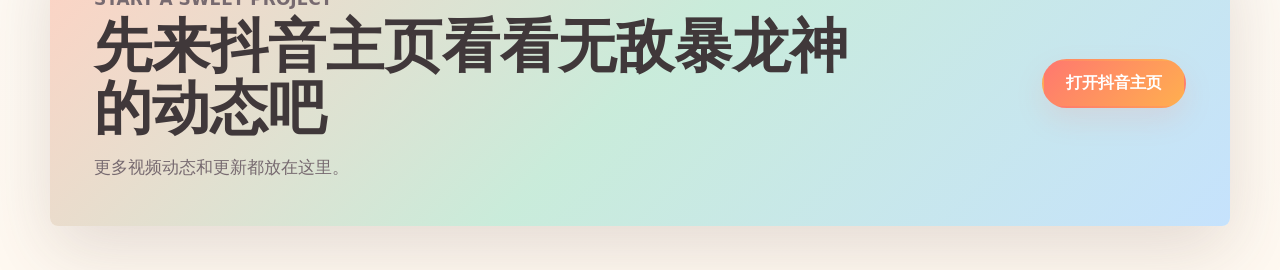
==== commit c0c1806f: "Move avatar into site header" ====
--- a/index.html
+++ b/index.html
@@ -9,7 +9,9 @@
 <body>
   <header class="site-header">
     <a class="brand" href="#top" aria-label="无敌暴龙神首页">
-      <span class="brand-mark">龙</span>
+      <span class="brand-mark avatar-mark">
+        <img src="assets/avatar.jpg" alt="无敌暴龙神头像">
+      </span>
       <span>无敌暴龙神</span>
     </a>
     <nav class="nav" aria-label="主导航">
@@ -28,10 +30,6 @@
         <p class="hero-text">
           我是无敌暴龙神，创作卡通动漫风格的视频作品、动态视觉和治愈系小短片。名字听起来很强，画面可以很软。
         </p>
-        <div class="profile-chip" aria-label="无敌暴龙神头像">
-          <img src="assets/avatar.jpg" alt="无敌暴龙神头像">
-          <span>闪电系头像已就位</span>
-        </div>
         <div class="hero-actions">
           <a class="button primary" href="#work">观看作品</a>
           <a class="button ghost" href="https://v.douyin.com/saZ9fQu8heA/" target="_blank" rel="noopener noreferrer">抖音主页</a>
@@ -154,7 +152,7 @@
       <div>
         <p class="section-kicker">Start a sweet project</p>
         <h2>先来抖音主页看看无敌暴龙神的动态吧</h2>
-        <p>邮箱暂时不公开，后续如果需要合作入口，可以再换成表单、私信提示或其他联系方式。</p>
+        <p>更多视频动态和更新都放在这里。</p>
       </div>
       <a class="button primary" href="https://v.douyin.com/saZ9fQu8heA/" target="_blank" rel="noopener noreferrer">打开抖音主页</a>
     </section>
--- a/styles.css
+++ b/styles.css
@@ -79,6 +79,19 @@
   background: linear-gradient(135deg, var(--coral), #ffa84d);
 }
 
+.avatar-mark {
+  overflow: hidden;
+  border: 2px solid rgba(255, 255, 255, 0.9);
+  background: var(--white);
+}
+
+.avatar-mark img {
+  display: block;
+  width: 100%;
+  height: 100%;
+  object-fit: cover;
+}
+
 .nav {
   gap: 6px;
 }
@@ -144,30 +157,6 @@
   flex-wrap: wrap;
   gap: 12px;
   margin-top: 30px;
-}
-
-.profile-chip {
-  display: inline-flex;
-  align-items: center;
-  gap: 12px;
-  margin-top: 8px;
-  padding: 8px 14px 8px 8px;
-  border: 2px solid rgba(64, 56, 58, 0.1);
-  border-radius: 999px;
-  background: rgba(255, 255, 255, 0.68);
-  color: var(--muted);
-  font-size: 14px;
-  font-weight: 900;
-  box-shadow: 0 12px 28px rgba(84, 64, 56, 0.1);
-}
-
-.profile-chip img {
-  width: 52px;
-  height: 52px;
-  border: 3px solid var(--white);
-  border-radius: 50%;
-  object-fit: cover;
-  box-shadow: 0 8px 18px rgba(64, 56, 58, 0.16);
 }
 
 .button {
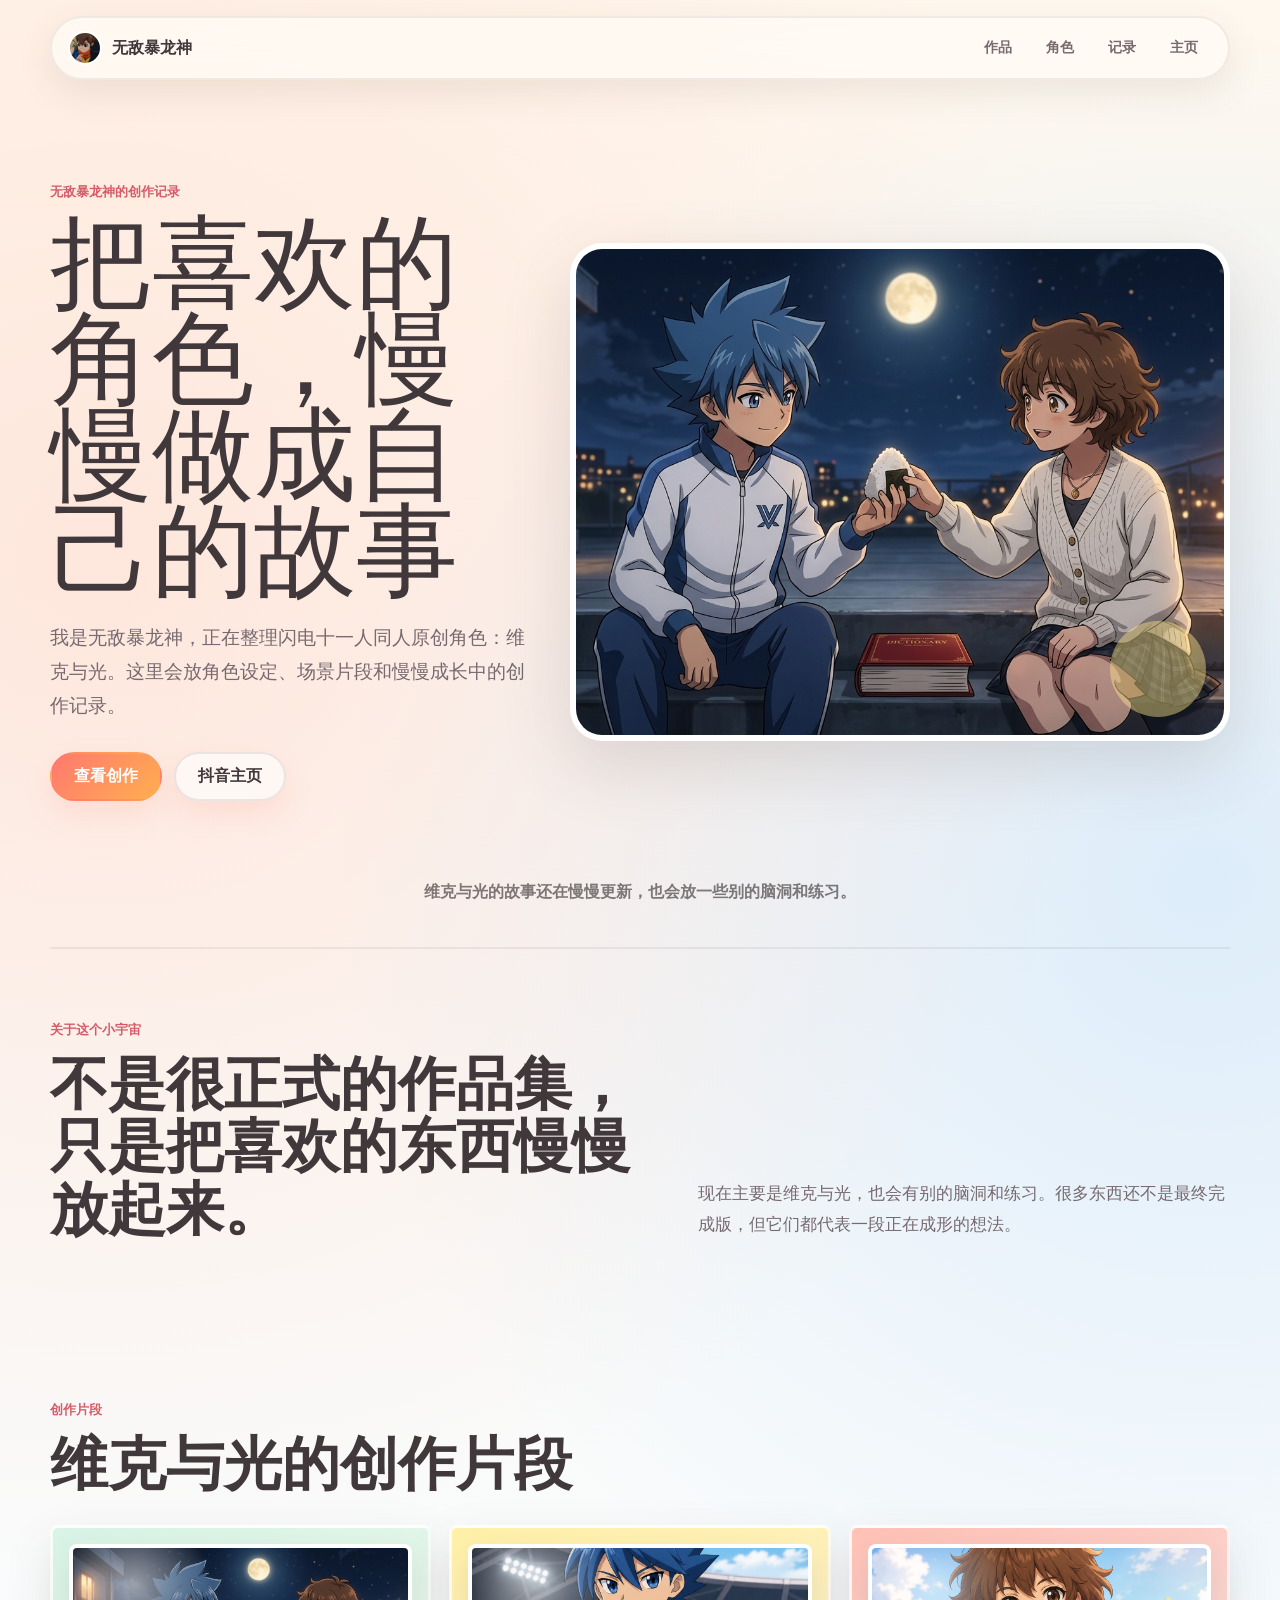
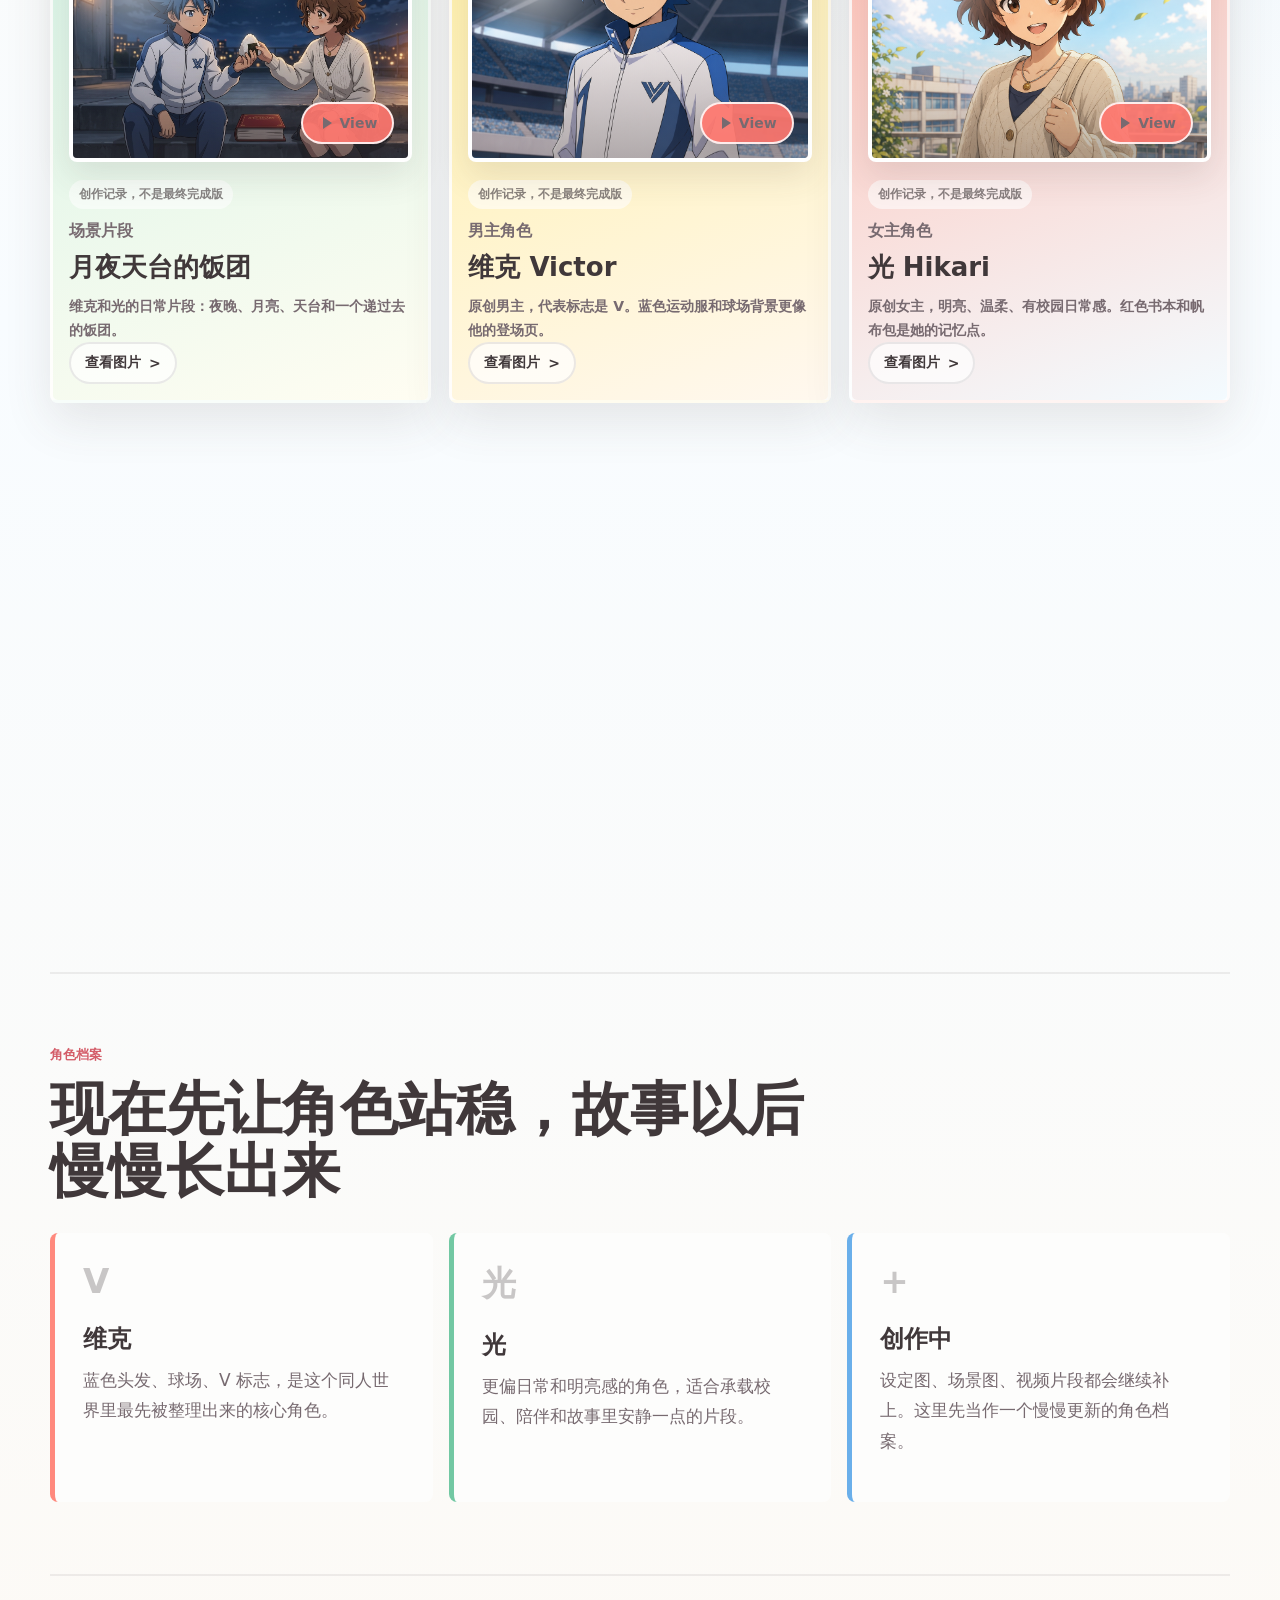
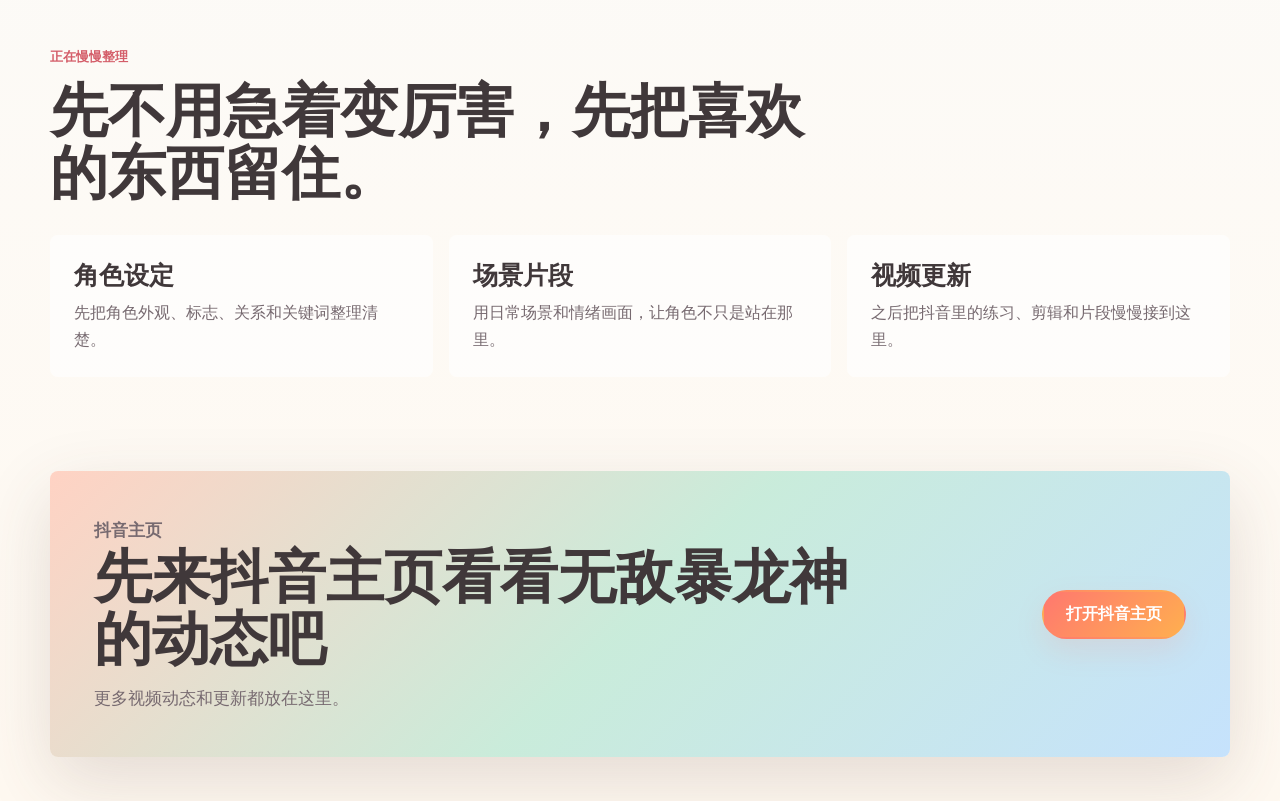
==== commit 7839052c: "Refine fan creation homepage" ====
--- a/index.html
+++ b/index.html
@@ -3,7 +3,7 @@
 <head>
   <meta charset="UTF-8">
   <meta name="viewport" content="width=device-width, initial-scale=1.0">
-  <title>无敌暴龙神 | 卡通动漫视频作品集</title>
+  <title>无敌暴龙神 | 维克与光的同人创作记录</title>
   <link rel="stylesheet" href="styles.css">
 </head>
 <body>
@@ -16,146 +16,178 @@
     </a>
     <nav class="nav" aria-label="主导航">
       <a href="#work">作品</a>
-      <a href="#services">服务</a>
-      <a href="#process">流程</a>
+      <a href="#characters">角色</a>
+      <a href="#process">记录</a>
       <a href="#contact">主页</a>
     </nav>
   </header>
 
   <main id="top">
     <section class="hero">
-      <div class="hero-copy">
-        <p class="eyebrow">Kawaii motion portfolio</p>
-        <h1>用可爱动画召唤一点无敌能量</h1>
+      <div class="hero-copy text-reveal">
+        <p class="eyebrow">无敌暴龙神的创作记录</p>
+        <h1>把喜欢的角色，慢慢做成自己的故事</h1>
         <p class="hero-text">
-          我是无敌暴龙神，创作卡通动漫风格的视频作品、动态视觉和治愈系小短片。名字听起来很强，画面可以很软。
+          我是无敌暴龙神，正在整理闪电十一人同人原创角色：维克与光。这里会放角色设定、场景片段和慢慢成长中的创作记录。
         </p>
         <div class="hero-actions">
-          <a class="button primary" href="#work">观看作品</a>
+          <a class="button primary" href="#work">查看创作</a>
           <a class="button ghost" href="https://v.douyin.com/saZ9fQu8heA/" target="_blank" rel="noopener noreferrer">抖音主页</a>
         </div>
       </div>
-      <div class="hero-art" aria-label="小动物设计工作室插画">
-        <img src="assets/studio-animals.png" alt="可爱小猫、小兔和小狗在治愈系设计工作室里创作插画">
+      <div class="hero-art" aria-label="维克和光在天台吃饭团的同人场景图">
+        <img src="assets/rooftop-onigiri.png" alt="维克和光在月夜天台分享饭团">
       </div>
     </section>
 
-    <section class="soft-strip" aria-label="设计关键词">
-      <span>动画短片</span>
-      <span>动物角色</span>
-      <span>动态分镜</span>
-      <span>可爱混剪</span>
-      <span>治愈节奏</span>
+    <section class="archive-strip text-reveal" aria-label="创作档案摘要">
+      <p>维克与光的故事还在慢慢更新，也会放一些别的脑洞和练习。</p>
     </section>
 
     <section class="section intro">
-      <div>
-        <p class="section-kicker">关于设计师</p>
-        <h2>我是无敌暴龙神，专注让视频既可爱、又有记忆点。</h2>
+      <div class="text-reveal">
+        <p class="section-kicker">关于这个小宇宙</p>
+        <h2>不是很正式的作品集，只是把喜欢的东西慢慢放起来。</h2>
       </div>
-      <p>
-        擅长把灵感整理成角色、分镜、节奏和氛围。无论是温柔的小动物短片、动漫感片头，还是适合社交平台传播的视频展示，都希望它看起来轻松、明亮、有一点小小的冲击力。
+      <p class="text-reveal">
+        现在主要是维克与光，也会有别的脑洞和练习。很多东西还不是最终完成版，但它们都代表一段正在成形的想法。
       </p>
     </section>
 
     <section class="section" id="work">
-      <div class="section-heading">
-        <p class="section-kicker">Video works</p>
-        <h2>近期视频作品</h2>
+      <div class="section-heading text-reveal">
+        <p class="section-kicker">创作片段</p>
+        <h2>维克与光的创作片段</h2>
       </div>
       <div class="work-grid">
-        <article class="work-card mint video-card">
-          <a class="video-cover" href="https://vimeo.com/76979871" target="_blank" rel="noopener noreferrer" aria-label="观看云朵猫咪护理站视频">
-            <img src="assets/studio-animals.png" alt="云朵猫咪护理站视频封面">
-            <span class="play-badge">Play</span>
+        <article class="work-card mint video-card reveal" data-category="scene">
+          <a class="video-cover lightbox-link" href="assets/rooftop-onigiri.png" data-title="月夜天台的饭团" aria-label="查看月夜天台的饭团场景图">
+            <img src="assets/rooftop-onigiri.png" alt="月夜天台的饭团场景图">
+            <span class="play-badge">View</span>
           </a>
           <div class="video-content">
-            <p>治愈动物短片</p>
-            <h3>云朵猫咪作战计划</h3>
-            <span>用柔软分镜和小动物角色做出轻松的故事节奏，适合展示温暖、陪伴和日常感。</span>
-            <a class="watch-link" href="https://vimeo.com/76979871" target="_blank" rel="noopener noreferrer">观看视频</a>
+            <small>创作记录，不是最终完成版</small>
+            <p>场景片段</p>
+            <h3>月夜天台的饭团</h3>
+            <span>维克和光的日常片段：夜晚、月亮、天台和一个递过去的饭团。</span>
+            <a class="watch-link lightbox-link" href="assets/rooftop-onigiri.png" data-title="月夜天台的饭团">查看图片</a>
           </div>
         </article>
-        <article class="work-card lemon video-card">
-          <a class="video-cover" href="https://www.youtube.com/watch?v=aqz-KE-bpKQ" target="_blank" rel="noopener noreferrer" aria-label="观看晚安兔兔书架视频">
-            <img src="assets/studio-animals.png" alt="晚安兔兔书架视频封面">
-            <span class="play-badge">Play</span>
+        <article class="work-card lemon video-card reveal" data-category="character">
+          <a class="video-cover lightbox-link" href="assets/victor-solo.png" data-title="维克 Victor" aria-label="查看维克角色登场图">
+            <img src="assets/victor-solo.png" alt="维克站在球场上的角色单人图">
+            <span class="play-badge">View</span>
           </a>
           <div class="video-content">
-            <p>动漫感片头</p>
-            <h3>晚安兔兔启动仪式</h3>
-            <span>用翻页、星星和小兔角色串联画面，适合作为频道片头、作品预告和账号门面。</span>
-            <a class="watch-link" href="https://www.youtube.com/watch?v=aqz-KE-bpKQ" target="_blank" rel="noopener noreferrer">观看视频</a>
+            <small>创作记录，不是最终完成版</small>
+            <p>男主角色</p>
+            <h3>维克 Victor</h3>
+            <span>原创男主，代表标志是 V。蓝色运动服和球场背景更像他的登场页。</span>
+            <a class="watch-link lightbox-link" href="assets/victor-solo.png" data-title="维克 Victor">查看图片</a>
           </div>
         </article>
-        <article class="work-card coral video-card">
-          <a class="video-cover" href="https://www.youtube.com/watch?v=YE7VzlLtp-4" target="_blank" rel="noopener noreferrer" aria-label="观看焦糖小狗菜单视频">
-            <img src="assets/studio-animals.png" alt="焦糖小狗菜单视频封面">
-            <span class="play-badge">Play</span>
+        <article class="work-card coral video-card reveal hikari-card" data-category="character">
+          <a class="video-cover lightbox-link" href="assets/hikari-solo.png" data-title="光 Hikari" aria-label="查看光角色单人图">
+            <img src="assets/hikari-solo.png" alt="光站在校园天台上的角色单人图">
+            <span class="play-badge">View</span>
           </a>
           <div class="video-content">
-            <p>可爱循环动画</p>
-            <h3>焦糖小狗能量补给</h3>
-            <span>把角色表情、节奏卡点和轻快转场做成循环动画，适合短视频封面和展示页播放。</span>
-            <a class="watch-link" href="https://www.youtube.com/watch?v=YE7VzlLtp-4" target="_blank" rel="noopener noreferrer">观看视频</a>
+            <small>创作记录，不是最终完成版</small>
+            <p>女主角色</p>
+            <h3>光 Hikari</h3>
+            <span>原创女主，明亮、温柔、有校园日常感。红色书本和帆布包是她的记忆点。</span>
+            <a class="watch-link lightbox-link" href="assets/hikari-solo.png" data-title="光 Hikari">查看图片</a>
+          </div>
+        </article>
+        <article class="work-card blue video-card reveal sheet-card" data-category="sheet">
+          <a class="video-cover sheet-cover lightbox-link" href="assets/victor-sheet.png" data-title="维克设定稿" aria-label="查看维克角色设定图">
+            <img src="assets/victor-sheet.png" alt="维克角色设定图">
+            <span class="play-badge">View</span>
+          </a>
+          <div class="video-content">
+            <small>创作记录，不是最终完成版</small>
+            <p>角色设定</p>
+            <h3>维克设定稿</h3>
+            <span>正面、侧面、背面、表情和动作姿态，用来记录角色最初的设计方向。</span>
+            <a class="watch-link lightbox-link" href="assets/victor-sheet.png" data-title="维克设定稿">查看设定</a>
+          </div>
+        </article>
+        <article class="work-card lavender video-card reveal sheet-card" data-category="sheet">
+          <a class="video-cover sheet-cover lightbox-link" href="assets/hikari-sheet.png" data-title="光设定稿" aria-label="查看光角色设定图">
+            <img src="assets/hikari-sheet.png" alt="光角色设定图">
+            <span class="play-badge">View</span>
+          </a>
+          <div class="video-content">
+            <small>创作记录，不是最终完成版</small>
+            <p>角色设定</p>
+            <h3>光设定稿</h3>
+            <span>正面、侧面、背面、表情和动作姿态，记录她更日常、更明亮的角色方向。</span>
+            <a class="watch-link lightbox-link" href="assets/hikari-sheet.png" data-title="光设定稿">查看设定</a>
           </div>
         </article>
       </div>
     </section>
 
-    <section class="section services" id="services">
-      <div class="section-heading">
-        <p class="section-kicker">What I make</p>
-        <h2>从一个脑洞到一支完整的可爱视频</h2>
+    <section class="section services" id="characters">
+      <div class="section-heading text-reveal">
+        <p class="section-kicker">角色档案</p>
+        <h2>现在先让角色站稳，故事以后慢慢长出来</h2>
       </div>
-      <div class="service-list">
+      <div class="service-list text-reveal">
         <article>
-          <span>01</span>
-          <h3>动漫风格短片</h3>
-          <p>把想法、人物、品牌或生活片段做成轻松好看的短视频，让观众愿意停下来。</p>
+          <span>V</span>
+          <h3>维克</h3>
+          <p>蓝色头发、球场、V 标志，是这个同人世界里最先被整理出来的核心角色。</p>
         </article>
         <article>
-          <span>02</span>
-          <h3>卡通角色动态</h3>
-          <p>小动物、头像角色、表情动作、循环动效和片头片尾，适合长期运营和系列化发布。</p>
+          <span>光</span>
+          <h3>光</h3>
+          <p>更偏日常和明亮感的角色，适合承载校园、陪伴和故事里安静一点的片段。</p>
         </article>
         <article>
-          <span>03</span>
-          <h3>作品展示整理</h3>
-          <p>封面、标题、简介、观看入口和项目节奏整理，把视频作品清楚又有个性地展示出来。</p>
+          <span>+</span>
+          <h3>创作中</h3>
+          <p>设定图、场景图、视频片段都会继续补上。这里先当作一个慢慢更新的角色档案。</p>
         </article>
       </div>
     </section>
 
     <section class="section process" id="process">
-      <div class="section-heading">
-        <p class="section-kicker">Process</p>
-        <h2>合作像升级打怪一样清楚，每一步都有画面感</h2>
+      <div class="section-heading text-reveal">
+        <p class="section-kicker">正在慢慢整理</p>
+        <h2>先不用急着变厉害，先把喜欢的东西留住。</h2>
       </div>
-      <ol class="steps">
+      <ol class="steps text-reveal">
         <li>
-          <strong>锁定目标</strong>
-          <span>整理主题、受众、发布平台、时长和必须出现的信息。</span>
+          <strong>角色设定</strong>
+          <span>先把角色外观、标志、关系和关键词整理清楚。</span>
         </li>
         <li>
-          <strong>启动分镜</strong>
-          <span>用情绪板、关键帧和节奏草图确认整体感觉。</span>
+          <strong>场景片段</strong>
+          <span>用日常场景和情绪画面，让角色不只是站在那里。</span>
         </li>
         <li>
-          <strong>完成上线</strong>
-          <span>完成视频链接、封面、展示文案和页面入口，保证能直接使用。</span>
+          <strong>视频更新</strong>
+          <span>之后把抖音里的练习、剪辑和片段慢慢接到这里。</span>
         </li>
       </ol>
     </section>
 
     <section class="contact" id="contact">
-      <div>
-        <p class="section-kicker">Start a sweet project</p>
+      <div class="text-reveal">
+        <p class="section-kicker">抖音主页</p>
         <h2>先来抖音主页看看无敌暴龙神的动态吧</h2>
         <p>更多视频动态和更新都放在这里。</p>
       </div>
       <a class="button primary" href="https://v.douyin.com/saZ9fQu8heA/" target="_blank" rel="noopener noreferrer">打开抖音主页</a>
     </section>
   </main>
+
+  <div class="lightbox" id="lightbox" aria-hidden="true" role="dialog" aria-label="图片预览">
+    <button class="lightbox-close" type="button" aria-label="关闭图片预览">×</button>
+    <img class="lightbox-image" src="" alt="">
+    <p class="lightbox-title"></p>
+  </div>
+  <script src="script.js"></script>
 </body>
 </html>
--- a/styles.css
+++ b/styles.css
@@ -28,6 +28,10 @@
     radial-gradient(circle at 8% 14%, rgba(255, 205, 189, 0.42), transparent 28%),
     radial-gradient(circle at 94% 22%, rgba(185, 221, 255, 0.46), transparent 26%),
     linear-gradient(180deg, #fff8ee 0%, #f8fcff 48%, #fff9f1 100%);
+}
+
+body.no-scroll {
+  overflow: hidden;
 }
 
 a {
@@ -56,7 +60,7 @@
 .brand,
 .nav,
 .hero-actions,
-.soft-strip,
+.archive-strip,
 .steps li {
   display: flex;
   align-items: center;
@@ -65,6 +69,12 @@
 .brand {
   gap: 10px;
   font-weight: 900;
+  transition: color 180ms ease, transform 180ms ease;
+}
+
+.brand:hover {
+  color: #1f1a1c;
+  transform: translateY(-1px);
 }
 
 .brand-mark {
@@ -83,6 +93,7 @@
   overflow: hidden;
   border: 2px solid rgba(255, 255, 255, 0.9);
   background: var(--white);
+  transition: box-shadow 180ms ease, transform 180ms ease;
 }
 
 .avatar-mark img {
@@ -90,6 +101,15 @@
   width: 100%;
   height: 100%;
   object-fit: cover;
+  transition: transform 180ms ease;
+}
+
+.brand:hover .avatar-mark {
+  box-shadow: 0 0 0 4px rgba(255, 137, 125, 0.16), 0 8px 18px rgba(64, 56, 58, 0.14);
+}
+
+.brand:hover .avatar-mark img {
+  transform: scale(1.08);
 }
 
 .nav {
@@ -208,22 +228,20 @@
   object-fit: cover;
 }
 
-.soft-strip {
+.archive-strip {
   justify-content: center;
-  flex-wrap: wrap;
-  gap: 10px;
   width: min(1060px, calc(100% - 36px));
-  margin: 0 auto 38px;
-}
-
-.soft-strip span {
-  padding: 10px 16px;
-  border: 2px dashed rgba(64, 56, 58, 0.14);
-  border-radius: 999px;
-  background: rgba(255, 255, 255, 0.56);
-  color: var(--muted);
-  font-size: 14px;
+  margin: -4px auto 40px;
+  text-align: center;
+}
+
+.archive-strip p {
+  max-width: 760px;
+  margin: 0;
+  color: rgba(64, 56, 58, 0.66);
+  font-size: 16px;
   font-weight: 800;
+  line-height: 1.8;
 }
 
 .section {
@@ -286,10 +304,33 @@
   background: linear-gradient(160deg, #ffc1b6, #f3fbff);
 }
 
+.work-card.blue {
+  background: linear-gradient(160deg, #cfe9ff, #fffdf2);
+}
+
+.work-card.lavender {
+  background: linear-gradient(160deg, #e4d9ff, #fff8ef);
+}
+
+.work-card.is-hidden {
+  display: none;
+}
+
 .work-card p {
   margin-bottom: 8px;
   color: var(--muted);
   font-weight: 800;
+}
+
+.work-card small {
+  display: inline-flex;
+  margin-bottom: 12px;
+  padding: 6px 10px;
+  border-radius: 999px;
+  color: rgba(64, 56, 58, 0.62);
+  background: rgba(255, 255, 255, 0.58);
+  font-size: 12px;
+  font-weight: 900;
 }
 
 .work-card h3 {
@@ -337,6 +378,17 @@
   transition: transform 220ms ease;
 }
 
+.sheet-cover {
+  background:
+    linear-gradient(135deg, rgba(255, 255, 255, 0.88), rgba(248, 252, 255, 0.68)),
+    repeating-linear-gradient(45deg, rgba(64, 56, 58, 0.04) 0 8px, transparent 8px 16px);
+}
+
+.sheet-cover img {
+  object-fit: contain;
+  padding: 8px;
+}
+
 .video-card:nth-child(1) .video-cover img {
   object-position: 14% 52%;
 }
@@ -346,11 +398,19 @@
 }
 
 .video-card:nth-child(3) .video-cover img {
-  object-position: 82% 52%;
+  object-position: 50% 18%;
+}
+
+.hikari-card .video-cover img {
+  object-position: 50% 14%;
 }
 
 .video-card:hover .video-cover img {
   transform: scale(1.045);
+}
+
+.sheet-card:hover .video-cover img {
+  transform: scale(1.015);
 }
 
 .play-badge {
@@ -420,6 +480,84 @@
   background: var(--ink);
 }
 
+.reveal {
+  opacity: 0;
+  transform: translateY(18px);
+  transition: opacity 520ms ease, transform 520ms ease;
+}
+
+.reveal.is-visible {
+  opacity: 1;
+  transform: translateY(0);
+}
+
+.text-reveal {
+  opacity: 0;
+  transform: translateY(12px);
+  transition: opacity 620ms ease, transform 620ms ease;
+}
+
+.text-reveal.is-visible {
+  opacity: 1;
+  transform: translateY(0);
+}
+
+.lightbox {
+  position: fixed;
+  inset: 0;
+  z-index: 30;
+  display: none;
+  align-items: center;
+  justify-content: center;
+  padding: 28px;
+  background: rgba(32, 27, 30, 0.82);
+}
+
+.lightbox.is-open {
+  display: flex;
+}
+
+.lightbox-image {
+  max-width: min(1100px, 92vw);
+  max-height: 82vh;
+  border: 5px solid rgba(255, 255, 255, 0.88);
+  border-radius: 8px;
+  object-fit: contain;
+  background: var(--white);
+  box-shadow: 0 24px 80px rgba(0, 0, 0, 0.38);
+}
+
+.lightbox-title {
+  position: absolute;
+  left: 50%;
+  bottom: 24px;
+  max-width: min(760px, calc(100% - 56px));
+  margin: 0;
+  padding: 10px 18px;
+  border-radius: 999px;
+  color: var(--white);
+  background: rgba(64, 56, 58, 0.72);
+  font-weight: 900;
+  transform: translateX(-50%);
+}
+
+.lightbox-close {
+  position: absolute;
+  top: 18px;
+  right: 18px;
+  display: grid;
+  width: 46px;
+  height: 46px;
+  place-items: center;
+  border: 2px solid rgba(255, 255, 255, 0.8);
+  border-radius: 50%;
+  color: var(--white);
+  background: rgba(255, 120, 111, 0.9);
+  cursor: pointer;
+  font-size: 30px;
+  line-height: 1;
+}
+
 .animal-face {
   position: relative;
   width: 142px;
@@ -628,7 +766,7 @@
   .hero,
   .section,
   .contact,
-  .soft-strip {
+  .archive-strip {
     width: min(100% - 24px, 1180px);
   }
 
@@ -655,4 +793,13 @@
   .work-card {
     min-height: 400px;
   }
-}
+
+  .lightbox {
+    padding: 18px;
+  }
+
+  .lightbox-title {
+    bottom: 14px;
+    font-size: 14px;
+  }
+}
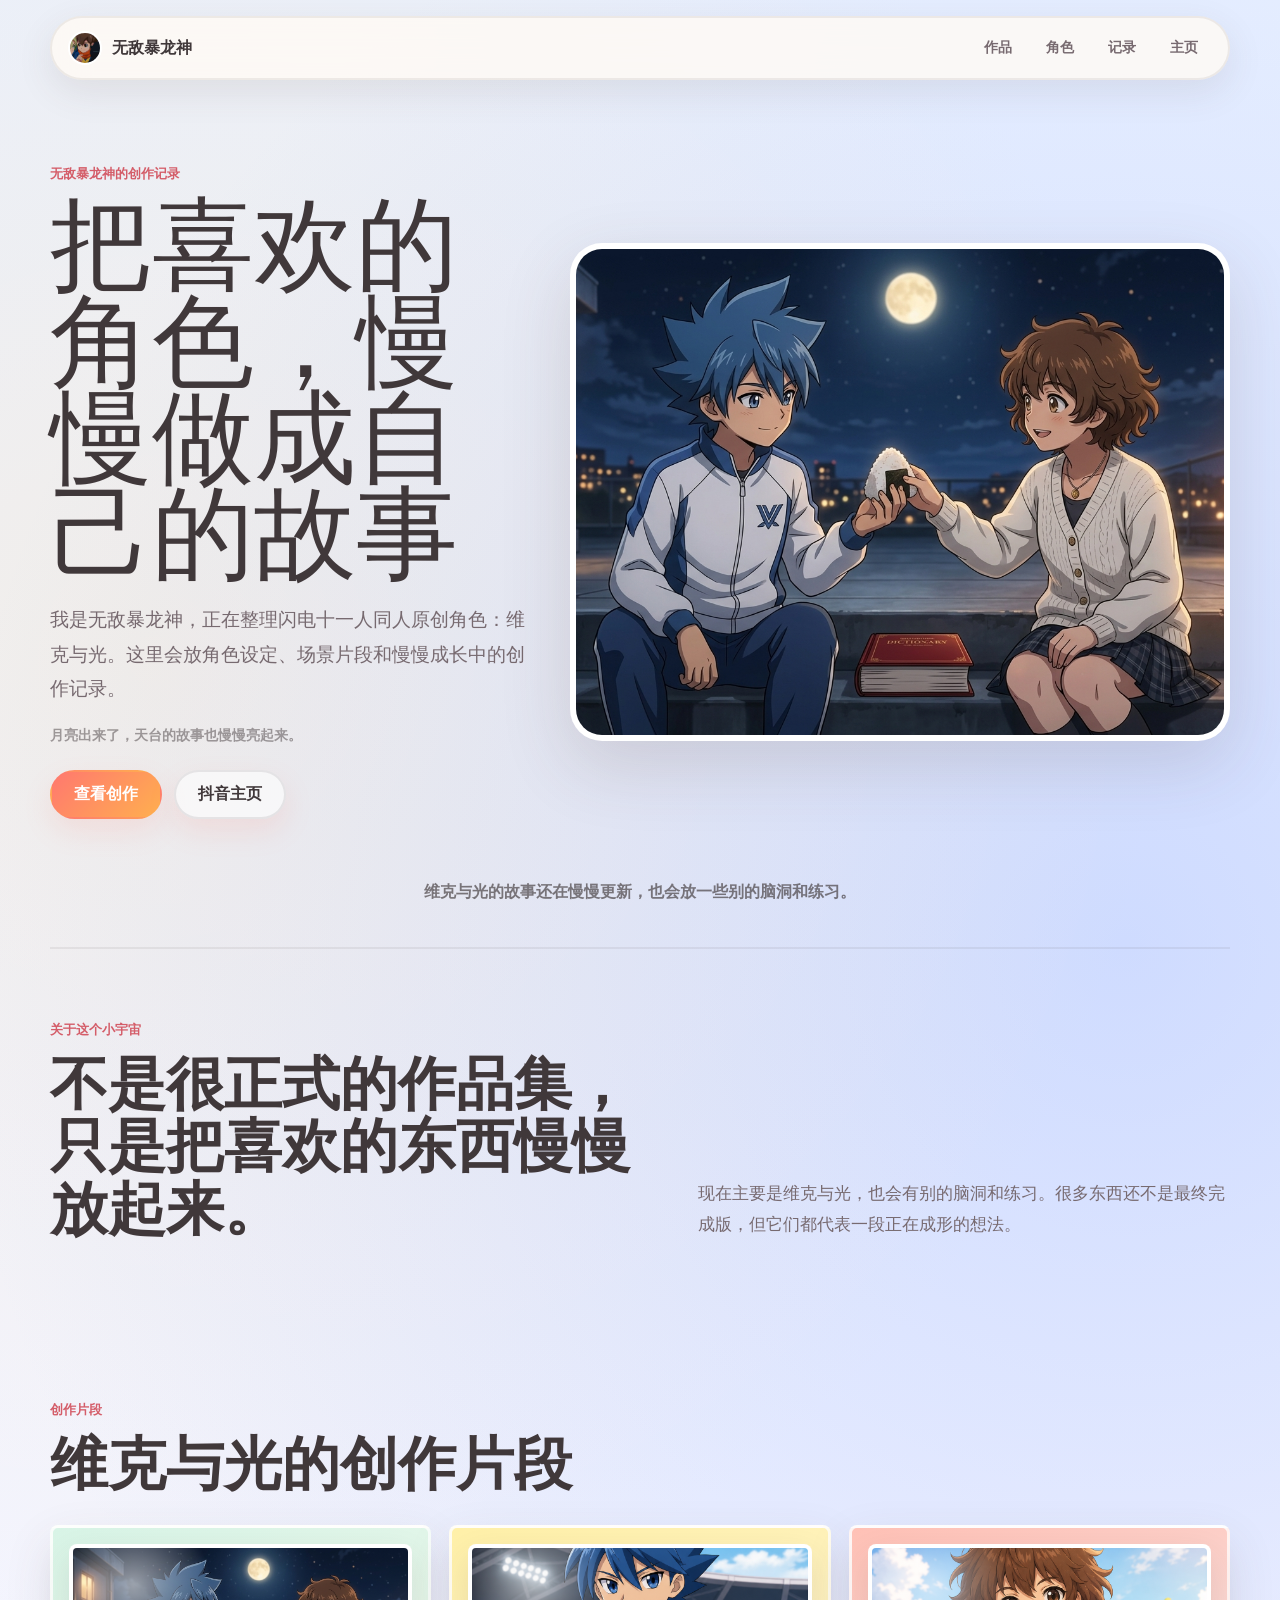
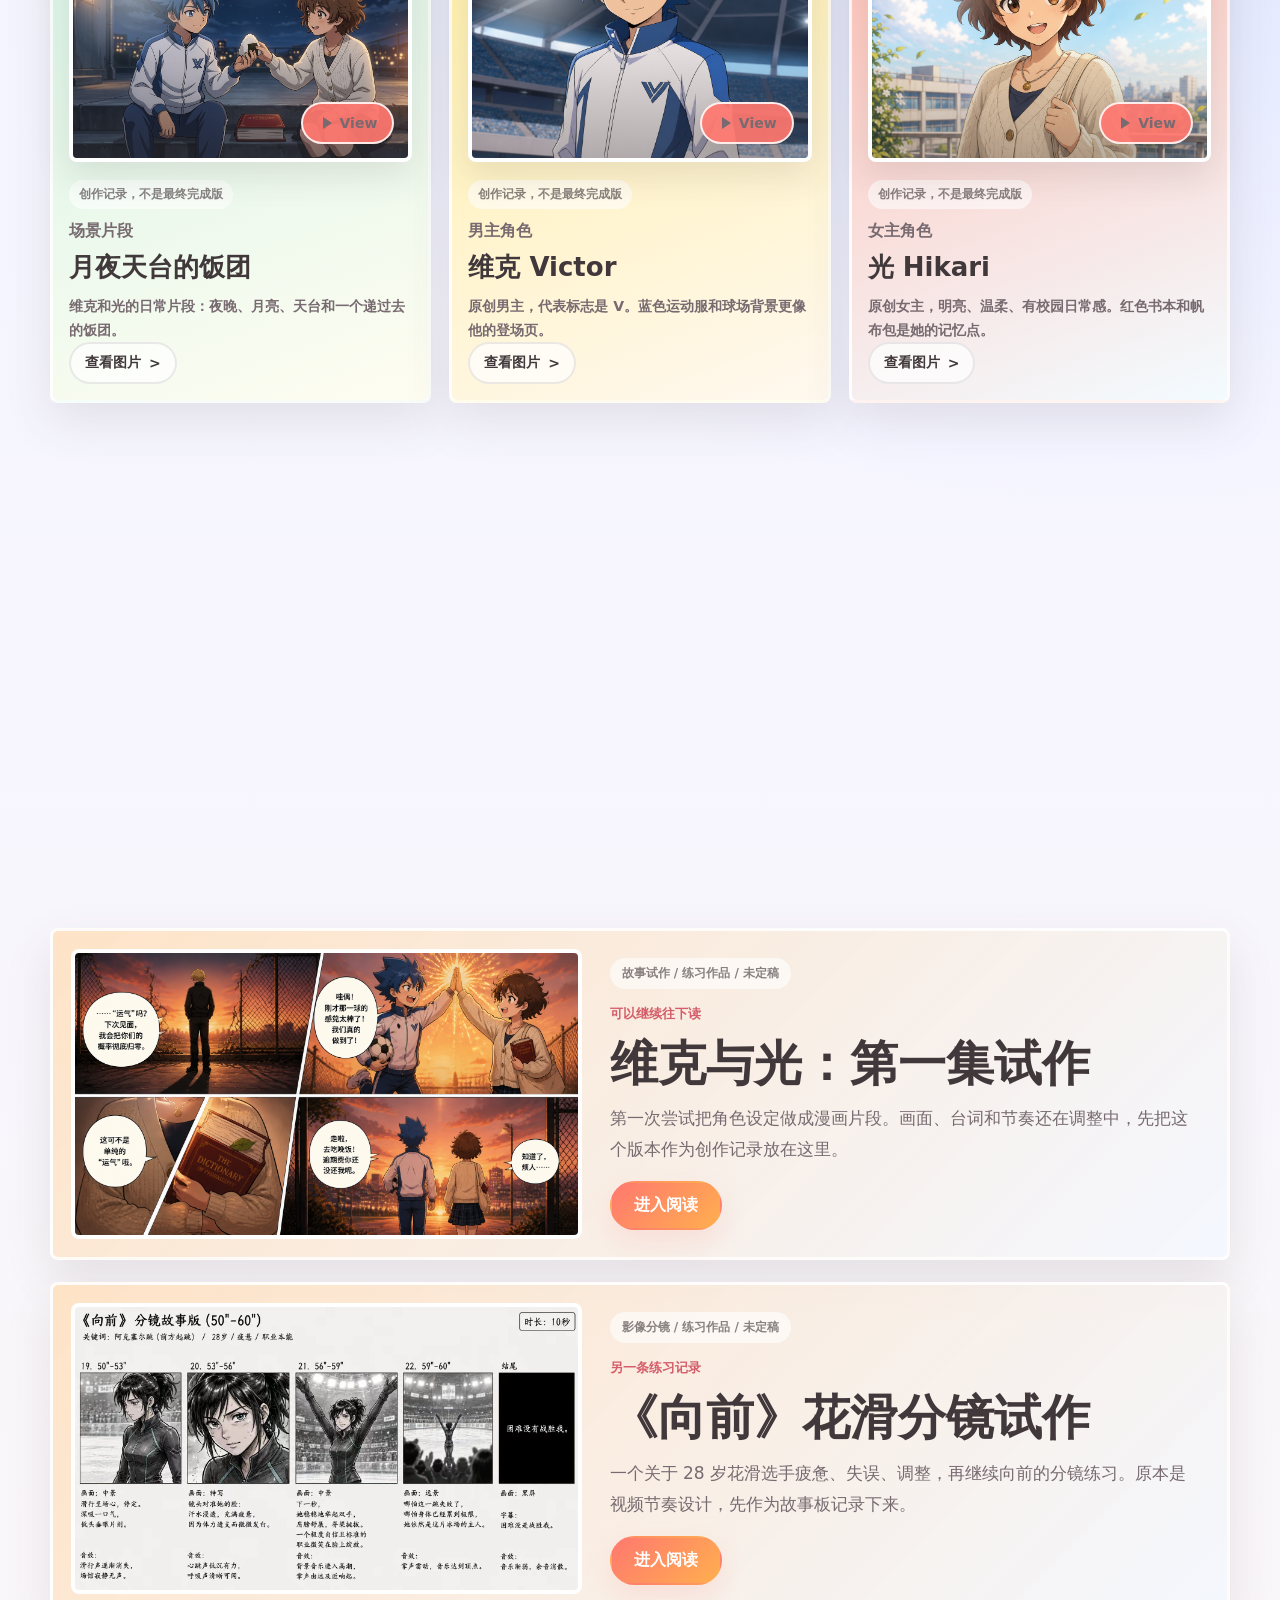
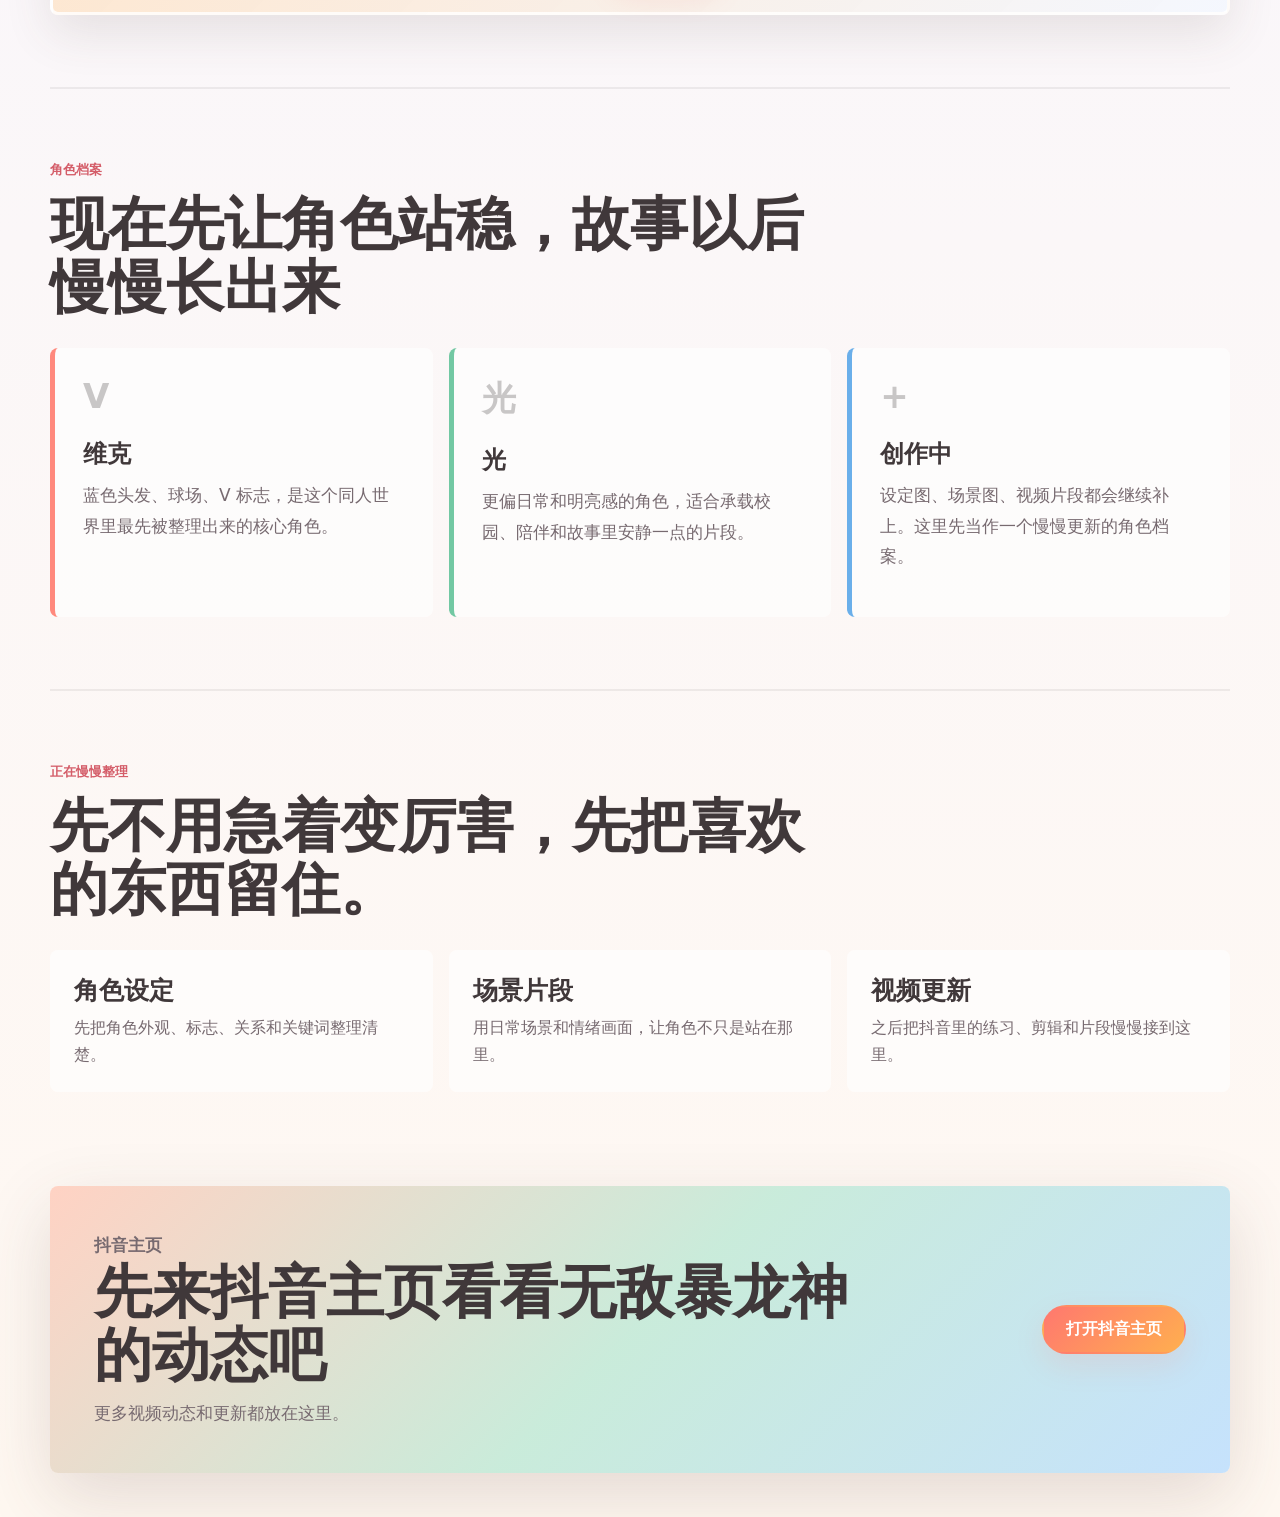
==== commit 0e50a526: "Add story reading pages" ====
--- a/index.html
+++ b/index.html
@@ -30,6 +30,7 @@
         <p class="hero-text">
           我是无敌暴龙神，正在整理闪电十一人同人原创角色：维克与光。这里会放角色设定、场景片段和慢慢成长中的创作记录。
         </p>
+        <p class="time-note" id="timeNote">故事正在慢慢更新。</p>
         <div class="hero-actions">
           <a class="button primary" href="#work">查看创作</a>
           <a class="button ghost" href="https://v.douyin.com/saZ9fQu8heA/" target="_blank" rel="noopener noreferrer">抖音主页</a>
@@ -123,6 +124,34 @@
             <h3>光设定稿</h3>
             <span>正面、侧面、背面、表情和动作姿态，记录她更日常、更明亮的角色方向。</span>
             <a class="watch-link lightbox-link" href="assets/hikari-sheet.png" data-title="光设定稿">查看设定</a>
+          </div>
+        </article>
+      </div>
+
+      <div class="story-list" aria-label="故事试作入口">
+        <article class="story-entry reveal" aria-label="维克与光第一集试作阅读入口">
+          <a class="story-entry-cover" href="chapter-01.html">
+            <img src="assets/chapter-01/05.png" alt="维克与光第一集试作封面">
+          </a>
+          <div class="story-entry-content">
+            <small>故事试作 / 练习作品 / 未定稿</small>
+            <p class="section-kicker">可以继续往下读</p>
+            <h3>维克与光：第一集试作</h3>
+            <p>第一次尝试把角色设定做成漫画片段。画面、台词和节奏还在调整中，先把这个版本作为创作记录放在这里。</p>
+            <a class="button primary" href="chapter-01.html">进入阅读</a>
+          </div>
+        </article>
+
+        <article class="story-entry reveal" aria-label="向前花滑分镜试作阅读入口">
+          <a class="story-entry-cover" href="forward.html">
+            <img src="assets/forward/05.jpg" alt="向前花滑分镜试作封面">
+          </a>
+          <div class="story-entry-content">
+            <small>影像分镜 / 练习作品 / 未定稿</small>
+            <p class="section-kicker">另一条练习记录</p>
+            <h3>《向前》花滑分镜试作</h3>
+            <p>一个关于 28 岁花滑选手疲惫、失误、调整，再继续向前的分镜练习。原本是视频节奏设计，先作为故事板记录下来。</p>
+            <a class="button primary" href="forward.html">进入阅读</a>
           </div>
         </article>
       </div>
--- a/styles.css
+++ b/styles.css
@@ -28,6 +28,35 @@
     radial-gradient(circle at 8% 14%, rgba(255, 205, 189, 0.42), transparent 28%),
     radial-gradient(circle at 94% 22%, rgba(185, 221, 255, 0.46), transparent 26%),
     linear-gradient(180deg, #fff8ee 0%, #f8fcff 48%, #fff9f1 100%);
+  transition: background 700ms ease;
+}
+
+body.time-morning {
+  background:
+    radial-gradient(circle at 10% 12%, rgba(255, 235, 166, 0.42), transparent 28%),
+    radial-gradient(circle at 92% 18%, rgba(176, 224, 255, 0.5), transparent 26%),
+    linear-gradient(180deg, #fff8e6 0%, #f0fbff 48%, #fffaf0 100%);
+}
+
+body.time-afternoon {
+  background:
+    radial-gradient(circle at 8% 14%, rgba(255, 205, 189, 0.42), transparent 28%),
+    radial-gradient(circle at 94% 22%, rgba(185, 221, 255, 0.46), transparent 26%),
+    linear-gradient(180deg, #fff8ee 0%, #f8fcff 48%, #fff9f1 100%);
+}
+
+body.time-evening {
+  background:
+    radial-gradient(circle at 10% 16%, rgba(255, 176, 146, 0.42), transparent 30%),
+    radial-gradient(circle at 92% 18%, rgba(202, 177, 255, 0.34), transparent 28%),
+    linear-gradient(180deg, #fff1e7 0%, #f8efff 52%, #fff8ef 100%);
+}
+
+body.time-night {
+  background:
+    radial-gradient(circle at 12% 14%, rgba(255, 220, 157, 0.22), transparent 24%),
+    radial-gradient(circle at 88% 20%, rgba(121, 157, 255, 0.28), transparent 30%),
+    linear-gradient(180deg, #eaf1ff 0%, #f7f6ff 46%, #fff8f1 100%);
 }
 
 body.no-scroll {
@@ -173,10 +202,22 @@
   line-height: 1.8;
 }
 
+.time-note {
+  display: block;
+  max-width: 520px;
+  margin: 2px 0 0;
+  padding: 0;
+  color: rgba(64, 56, 58, 0.48);
+  background: transparent;
+  font-size: 14px;
+  font-weight: 700;
+  line-height: 1.7;
+}
+
 .hero-actions {
   flex-wrap: wrap;
   gap: 12px;
-  margin-top: 30px;
+  margin-top: 22px;
 }
 
 .button {
@@ -208,17 +249,6 @@
   border-radius: 32px;
   background: var(--white);
   box-shadow: var(--shadow);
-}
-
-.hero-art::after {
-  position: absolute;
-  right: 18px;
-  bottom: 18px;
-  width: 96px;
-  height: 96px;
-  border-radius: 50%;
-  background: rgba(255, 229, 139, 0.44);
-  content: "";
 }
 
 .hero-art img {
@@ -717,6 +747,124 @@
   margin-bottom: 0;
 }
 
+.story-list {
+  display: grid;
+  gap: 22px;
+  margin-top: 28px;
+}
+
+.story-entry {
+  display: grid;
+  grid-template-columns: minmax(280px, 0.92fr) minmax(0, 1.08fr);
+  gap: 28px;
+  align-items: center;
+  padding: 18px;
+  border: 3px solid rgba(255, 255, 255, 0.86);
+  border-radius: 8px;
+  background: linear-gradient(135deg, rgba(255, 224, 190, 0.86), rgba(243, 247, 255, 0.82));
+  box-shadow: 0 18px 48px rgba(84, 64, 56, 0.12);
+}
+
+.story-entry-cover {
+  display: block;
+  overflow: hidden;
+  border: 4px solid rgba(255, 255, 255, 0.9);
+  border-radius: 8px;
+  background: var(--white);
+}
+
+.story-entry-cover img {
+  display: block;
+  width: 100%;
+  aspect-ratio: 16 / 9;
+  object-fit: cover;
+  object-position: 50% 44%;
+  transition: transform 220ms ease;
+}
+
+.story-entry:hover .story-entry-cover img {
+  transform: scale(1.03);
+}
+
+.story-entry-content {
+  padding: 8px 10px 8px 0;
+}
+
+.story-entry-content small {
+  display: inline-flex;
+  margin-bottom: 16px;
+  padding: 7px 12px;
+  border-radius: 999px;
+  color: rgba(64, 56, 58, 0.62);
+  background: rgba(255, 255, 255, 0.62);
+  font-size: 12px;
+  font-weight: 900;
+}
+
+.story-entry-content h3 {
+  margin-bottom: 14px;
+  font-size: clamp(30px, 4vw, 48px);
+  line-height: 1.1;
+}
+
+.story-entry-content p:not(.section-kicker) {
+  max-width: 620px;
+  color: var(--muted);
+  font-size: 17px;
+  line-height: 1.8;
+}
+
+.chapter-hero {
+  width: min(980px, calc(100% - 36px));
+  margin: 0 auto;
+  padding: 74px 0 34px;
+}
+
+.chapter-hero h1 {
+  max-width: 820px;
+  margin-bottom: 18px;
+  font-size: clamp(44px, 7vw, 86px);
+}
+
+.chapter-hero p {
+  max-width: 720px;
+  color: var(--muted);
+  font-size: 18px;
+  line-height: 1.8;
+}
+
+.chapter-reader {
+  display: grid;
+  gap: 28px;
+  width: min(1180px, calc(100% - 36px));
+  margin: 0 auto 54px;
+}
+
+.chapter-reader .reveal {
+  opacity: 1;
+  transform: none;
+}
+
+.manga-page {
+  margin: 0;
+  padding: 12px;
+  border-radius: 8px;
+  background: rgba(255, 255, 255, 0.72);
+  box-shadow: 0 18px 48px rgba(84, 64, 56, 0.12);
+}
+
+.manga-page img {
+  display: block;
+  width: 100%;
+  border-radius: 6px;
+}
+
+.manga-page figcaption {
+  padding: 10px 4px 2px;
+  color: rgba(64, 56, 58, 0.46);
+  font-weight: 900;
+}
+
 @media (max-width: 860px) {
   .site-header {
     align-items: flex-start;
@@ -736,6 +884,7 @@
   .hero,
   .intro,
   .work-grid,
+  .story-entry,
   .service-list,
   .steps,
   .contact {
@@ -758,6 +907,10 @@
   .contact {
     display: grid;
     padding: 28px;
+  }
+
+  .story-entry-content {
+    padding: 0;
   }
 }
 
@@ -794,6 +947,11 @@
     min-height: 400px;
   }
 
+  .chapter-hero,
+  .chapter-reader {
+    width: min(100% - 24px, 1180px);
+  }
+
   .lightbox {
     padding: 18px;
   }
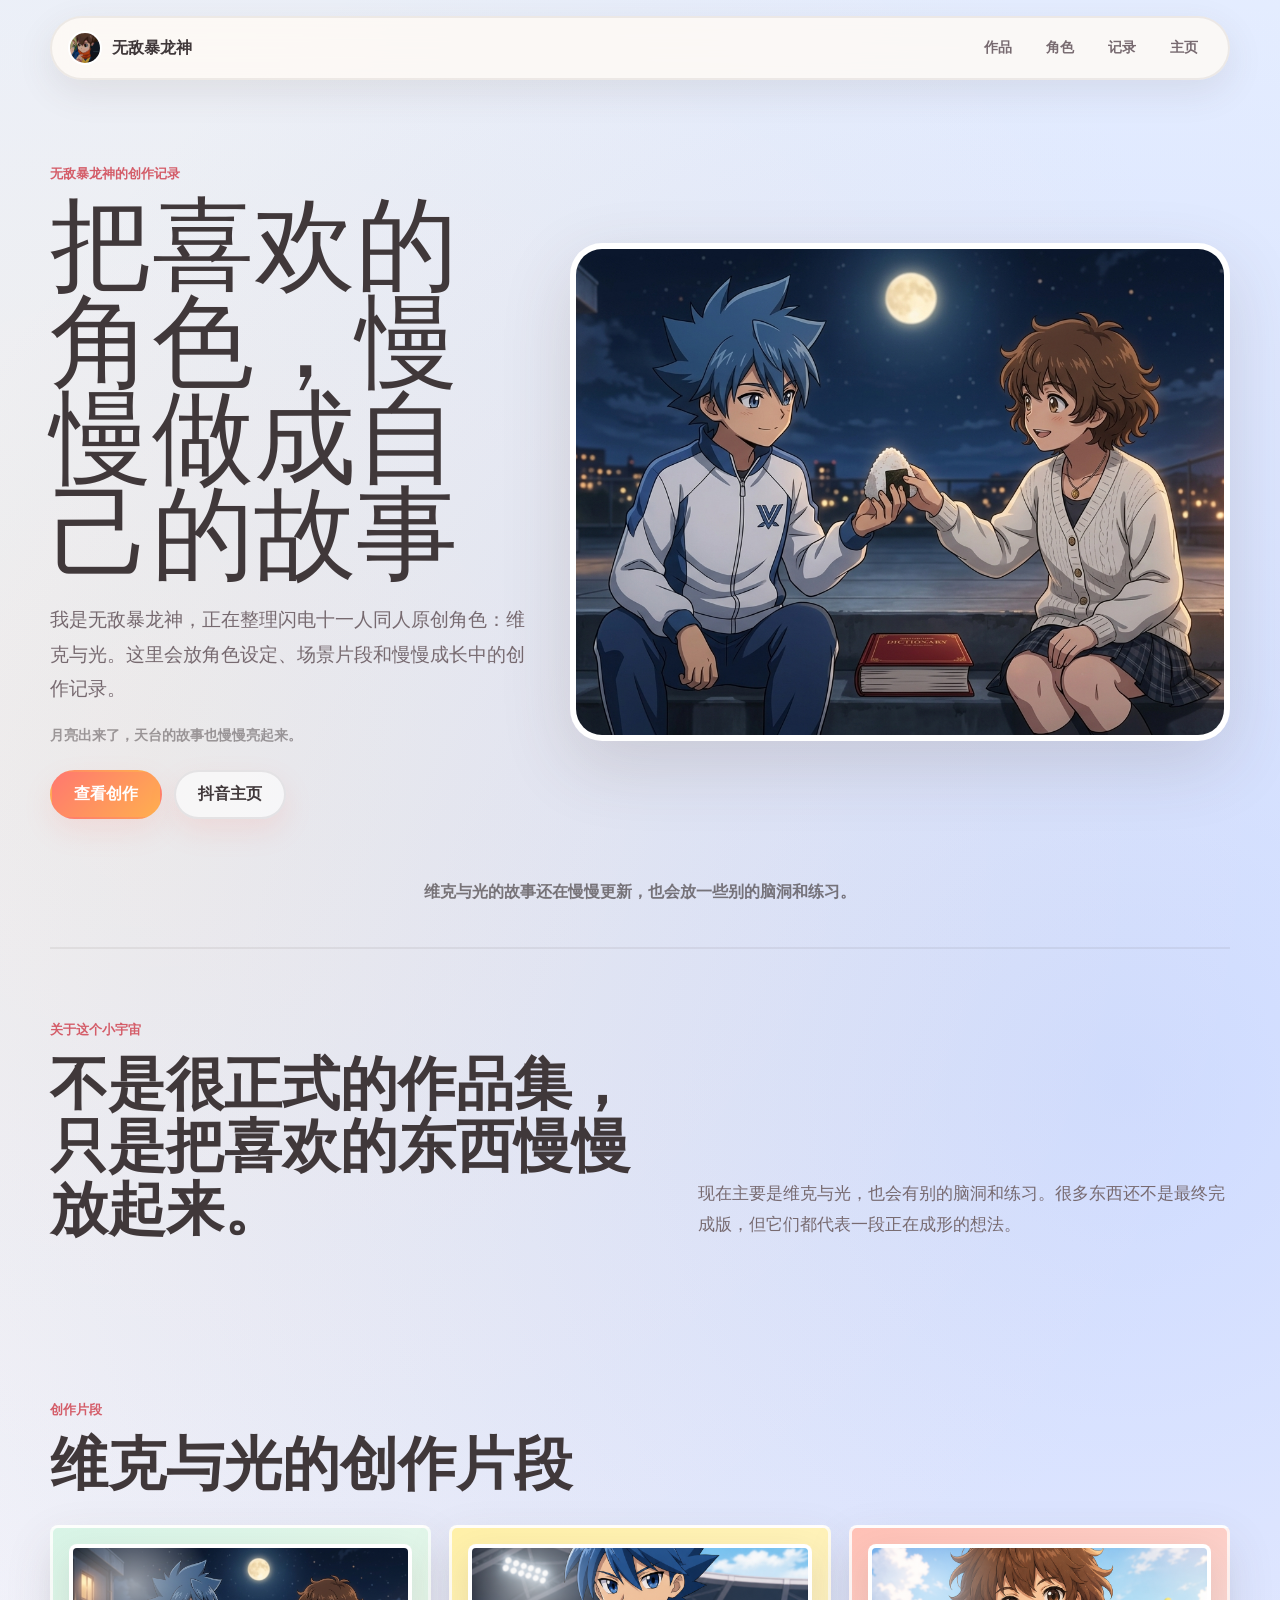
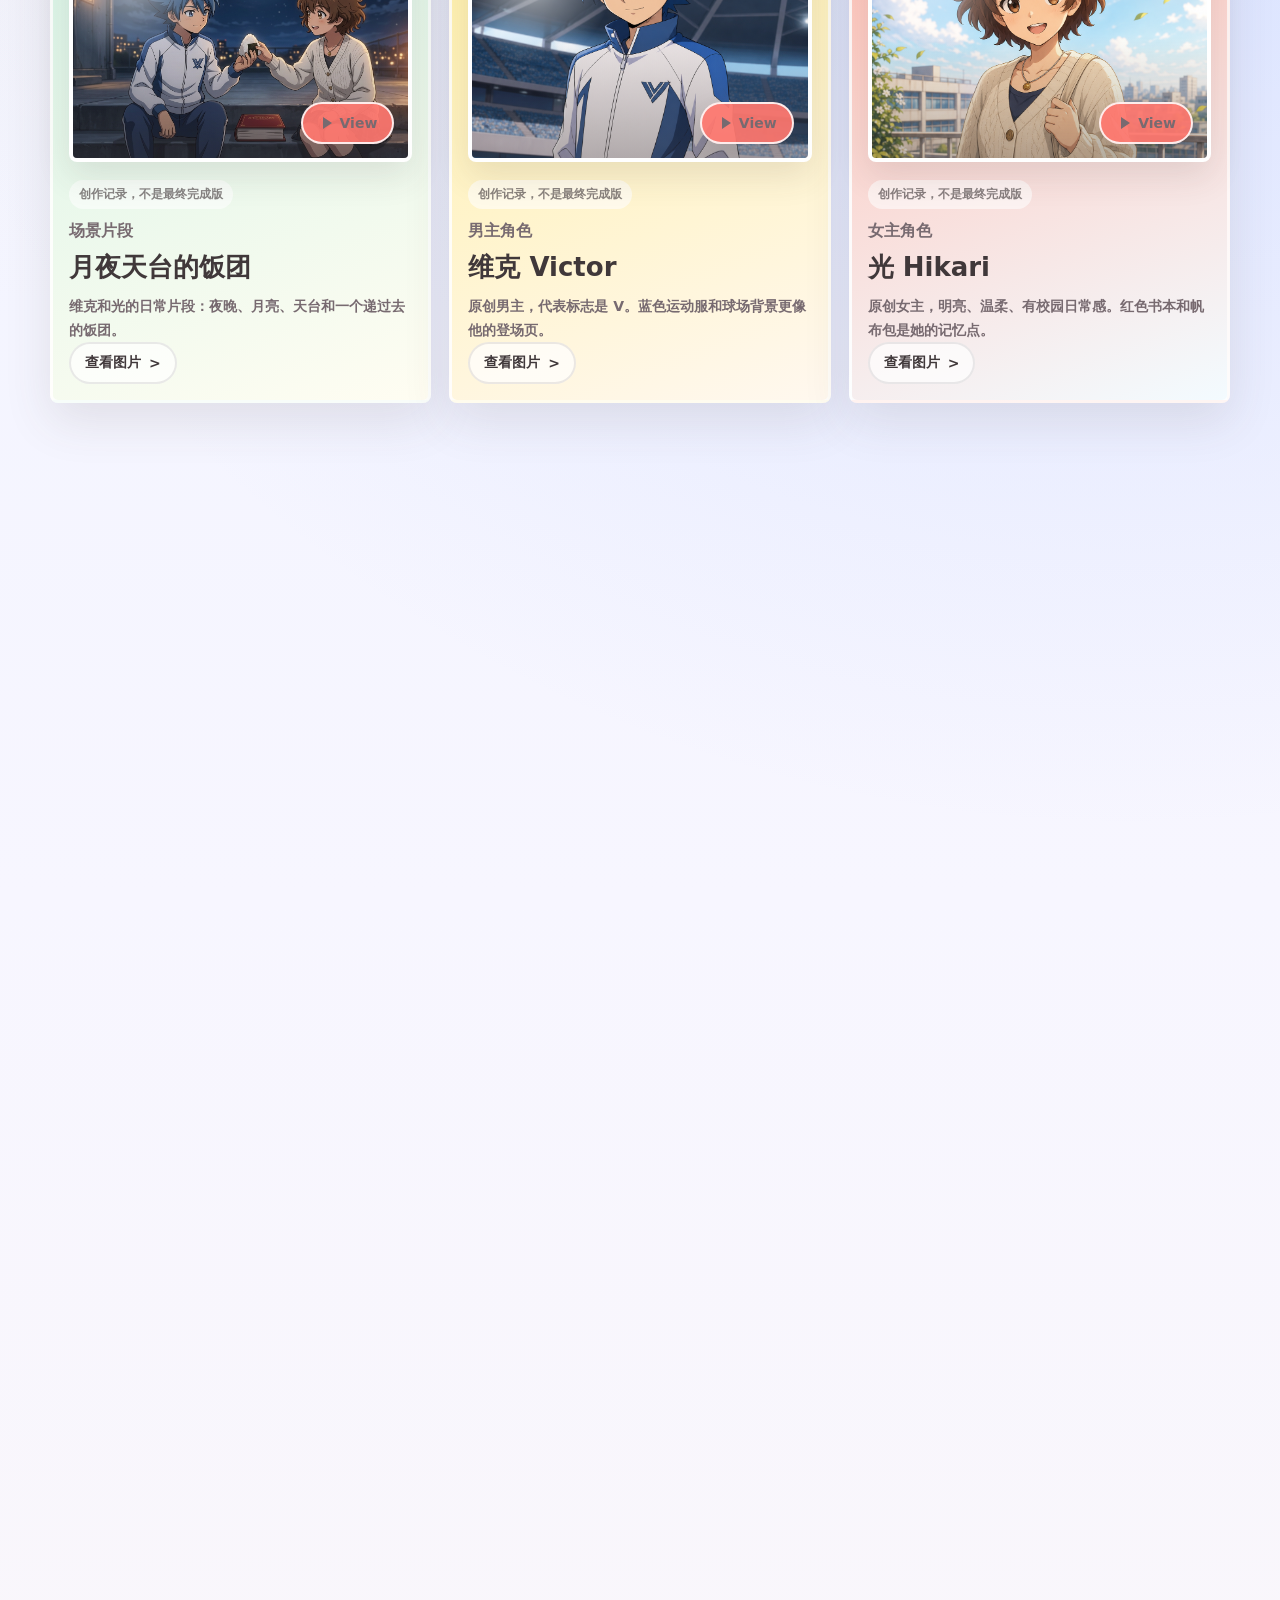
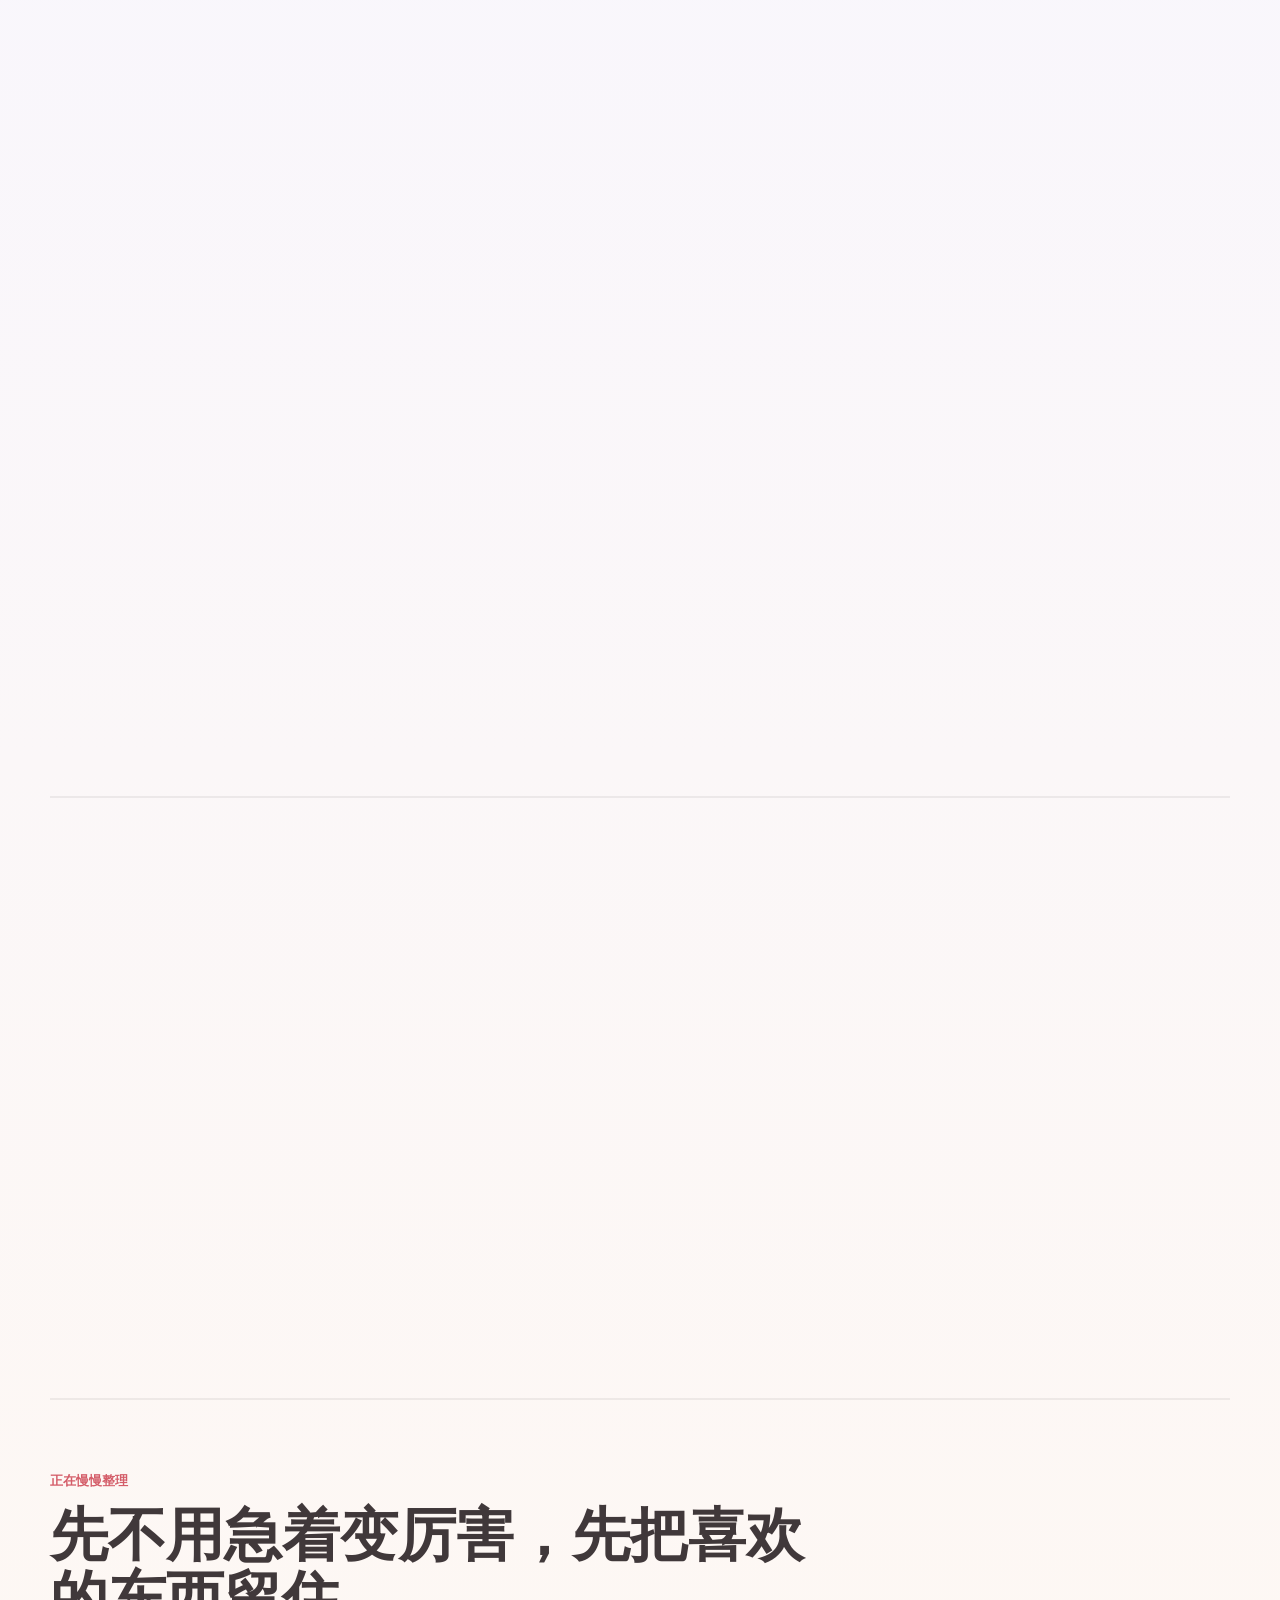
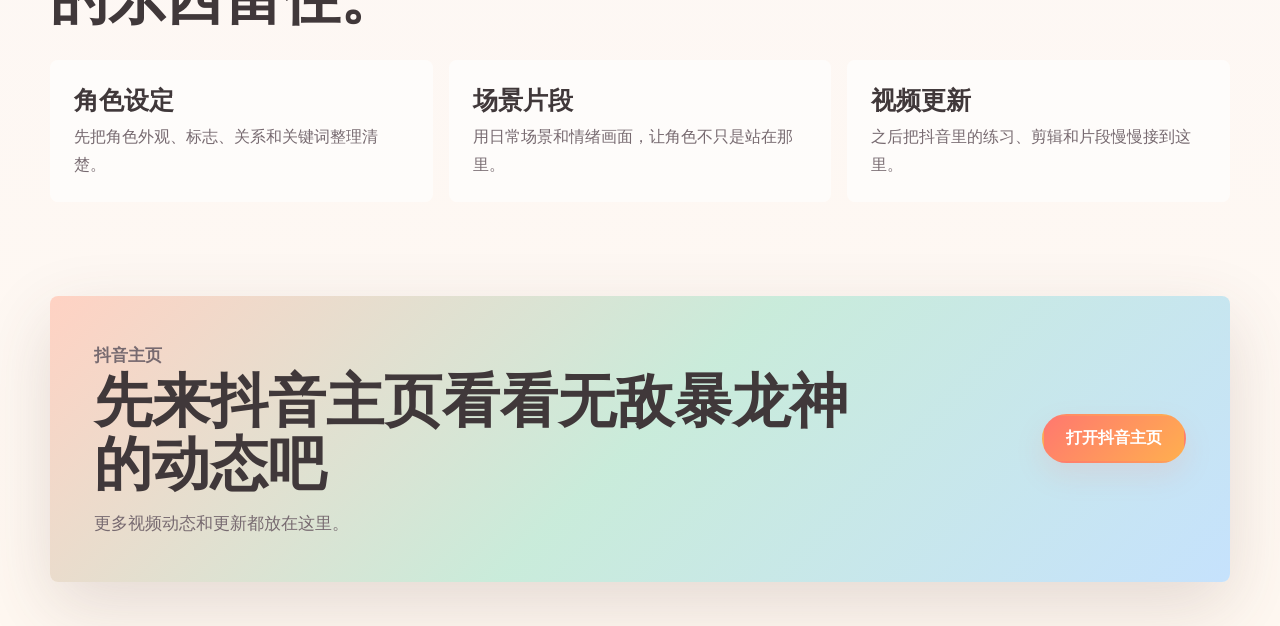
==== commit 96849cc4: "Add 2107 and cloud ranch projects" ====
--- a/index.html
+++ b/index.html
@@ -154,6 +154,32 @@
             <a class="button primary" href="forward.html">进入阅读</a>
           </div>
         </article>
+
+        <article class="story-entry story-entry-cloud reveal" aria-label="云朵牧场日常阅读入口">
+          <a class="story-entry-cover story-entry-cover-cloud" href="cloud-ranch.html">
+            <img src="assets/cloud-ranch/cover.png" alt="云朵牧场日常总视觉">
+          </a>
+          <div class="story-entry-content">
+            <small>治愈视觉 / 手帐拼贴 / 世界观未定稿</small>
+            <p class="section-kicker">柔软的一条小分支</p>
+            <h3>云朵牧场日常</h3>
+            <p>一组偏手帐和童话感的治愈视觉练习，记录绵绵、团团、晚晚和夕夕在云朵牧场里的小工作。</p>
+            <a class="button primary" href="cloud-ranch.html">进入牧场</a>
+          </div>
+        </article>
+
+        <article class="story-entry story-entry-dark reveal" aria-label="2107 未来档案试作阅读入口">
+          <a class="story-entry-cover story-entry-cover-poster" href="civitas-2107.html">
+            <img src="assets/2107/cover.png" alt="2107 未来档案试作总视觉">
+          </a>
+          <div class="story-entry-content">
+            <small>视觉实验 / 科幻海报 / 世界观未定稿</small>
+            <p class="section-kicker">另一个创作分支</p>
+            <h3>2107：未来档案试作</h3>
+            <p>一组偏科幻海报感的角色视觉练习，尝试用编号、信号、档案和未来系统感来搭建一个新的世界观。</p>
+            <a class="button primary" href="civitas-2107.html">查看档案</a>
+          </div>
+        </article>
       </div>
     </section>
 
--- a/styles.css
+++ b/styles.css
@@ -221,6 +221,7 @@
 }
 
 .button {
+  position: relative;
   display: inline-flex;
   min-height: 48px;
   align-items: center;
@@ -230,6 +231,17 @@
   border-radius: 999px;
   font-weight: 900;
   box-shadow: 0 12px 28px rgba(255, 137, 125, 0.16);
+  transition: border-color 180ms ease, box-shadow 180ms ease, color 180ms ease, background 180ms ease, transform 180ms ease;
+}
+
+.button:hover {
+  transform: translateY(-3px) scale(1.04);
+  box-shadow: 0 18px 38px rgba(255, 137, 125, 0.3);
+}
+
+.button:active {
+  transform: translateY(0) scale(0.98);
+  box-shadow: 0 8px 18px rgba(255, 137, 125, 0.18);
 }
 
 .button.primary {
@@ -238,8 +250,18 @@
   background: linear-gradient(135deg, #ff786f, #ffaf4f);
 }
 
+.button.primary:hover {
+  background: linear-gradient(135deg, #40383a, #ff786f);
+}
+
 .button.ghost {
   background: rgba(255, 255, 255, 0.62);
+}
+
+.button.ghost:hover {
+  border-color: rgba(64, 56, 58, 0.18);
+  color: var(--white);
+  background: var(--ink);
 }
 
 .hero-art {
@@ -315,11 +337,20 @@
 }
 
 .work-card {
+  background-size: 160% 160%;
+  background-position: 0% 50%;
   min-height: 430px;
   padding: 16px;
   border: 3px solid rgba(255, 255, 255, 0.8);
   border-radius: 8px;
   box-shadow: 0 18px 48px rgba(84, 64, 56, 0.12);
+  transition: background-position 900ms ease, box-shadow 220ms ease, transform 220ms ease;
+}
+
+.work-card:hover {
+  background-position: 100% 50%;
+  box-shadow: 0 24px 58px rgba(84, 64, 56, 0.18);
+  transform: translateY(-4px);
 }
 
 .work-card.mint {
@@ -498,6 +529,7 @@
   font-size: 14px;
   font-weight: 900;
   box-shadow: inset 0 0 0 2px rgba(64, 56, 58, 0.1);
+  transition: background 180ms ease, box-shadow 180ms ease, color 180ms ease, transform 180ms ease;
 }
 
 .watch-link::after {
@@ -508,6 +540,12 @@
 .watch-link:hover {
   color: var(--white);
   background: var(--ink);
+  box-shadow: inset 0 0 0 2px rgba(64, 56, 58, 0.18), 0 10px 20px rgba(64, 56, 58, 0.16);
+  transform: translateY(-1px);
+}
+
+.watch-link:active {
+  transform: translateY(0) scale(0.98);
 }
 
 .reveal {
@@ -763,6 +801,43 @@
   border-radius: 8px;
   background: linear-gradient(135deg, rgba(255, 224, 190, 0.86), rgba(243, 247, 255, 0.82));
   box-shadow: 0 18px 48px rgba(84, 64, 56, 0.12);
+  transition: box-shadow 220ms ease, transform 220ms ease;
+}
+
+.story-entry:hover {
+  box-shadow: 0 24px 58px rgba(84, 64, 56, 0.17);
+  transform: translateY(-3px);
+}
+
+.story-entry-dark {
+  background:
+    linear-gradient(135deg, rgba(28, 35, 42, 0.92), rgba(125, 24, 24, 0.72)),
+    linear-gradient(135deg, rgba(255, 250, 244, 0.92), rgba(243, 247, 255, 0.82));
+}
+
+.story-entry-dark .story-entry-content h3,
+.story-entry-dark .story-entry-content p:not(.section-kicker) {
+  color: #fffaf4;
+}
+
+.story-entry-dark .story-entry-content small {
+  color: rgba(255, 250, 244, 0.78);
+  background: rgba(255, 255, 255, 0.14);
+}
+
+.story-entry-cloud {
+  background:
+    radial-gradient(circle at 12% 20%, rgba(255, 236, 188, 0.86), transparent 32%),
+    linear-gradient(135deg, rgba(255, 244, 219, 0.92), rgba(225, 244, 255, 0.82));
+}
+
+.story-entry-cloud .story-entry-content h3 {
+  font-family: "KaiTi", "STKaiti", "Microsoft YaHei UI", sans-serif;
+  font-weight: 400;
+}
+
+.story-entry-cloud .button.primary:hover {
+  background: linear-gradient(135deg, #6f8fc5, #ffaf8a);
 }
 
 .story-entry-cover {
@@ -780,6 +855,16 @@
   object-fit: cover;
   object-position: 50% 44%;
   transition: transform 220ms ease;
+}
+
+.story-entry-cover-poster img {
+  aspect-ratio: 16 / 9;
+  object-position: 50% 34%;
+}
+
+.story-entry-cover-cloud img {
+  aspect-ratio: 16 / 9;
+  object-position: 50% 42%;
 }
 
 .story-entry:hover .story-entry-cover img {
@@ -865,6 +950,232 @@
   font-weight: 900;
 }
 
+.project-2107 {
+  background:
+    radial-gradient(circle at 12% 10%, rgba(166, 25, 25, 0.18), transparent 26%),
+    radial-gradient(circle at 88% 28%, rgba(45, 83, 110, 0.2), transparent 28%),
+    linear-gradient(180deg, #f5ead9 0%, #f8f2ea 48%, #eef4f7 100%);
+}
+
+.project-hero h1 {
+  font-family: "Microsoft YaHei UI", "Microsoft YaHei", system-ui, sans-serif;
+  font-weight: 900;
+  letter-spacing: 0;
+}
+
+.poster-showcase,
+.poster-grid {
+  width: min(1180px, calc(100% - 36px));
+  margin: 0 auto;
+}
+
+.poster-showcase {
+  margin-bottom: 34px;
+}
+
+.poster-feature,
+.poster-card {
+  margin: 0;
+  border: 3px solid rgba(255, 255, 255, 0.82);
+  border-radius: 8px;
+  background: rgba(255, 250, 244, 0.68);
+  box-shadow: 0 18px 48px rgba(42, 35, 32, 0.14);
+}
+
+.poster-feature {
+  padding: 14px;
+}
+
+.poster-feature img {
+  display: block;
+  width: 100%;
+  max-height: 86vh;
+  border-radius: 6px;
+  object-fit: contain;
+  background: #f5ead9;
+}
+
+.poster-feature a,
+.poster-card a {
+  display: block;
+  cursor: zoom-in;
+}
+
+.poster-grid {
+  display: grid;
+  grid-template-columns: repeat(3, 1fr);
+  gap: 18px;
+  padding-bottom: 54px;
+}
+
+.poster-card {
+  overflow: hidden;
+}
+
+.poster-card img {
+  display: block;
+  width: 100%;
+  aspect-ratio: 3 / 4;
+  object-fit: cover;
+  object-position: 50% 50%;
+  transition: transform 220ms ease;
+}
+
+.poster-card:hover img {
+  transform: scale(1.02);
+}
+
+.poster-feature figcaption,
+.poster-card figcaption {
+  padding: 12px 10px 4px;
+  color: rgba(64, 56, 58, 0.58);
+  font-weight: 900;
+}
+
+.project-cloud {
+  background:
+    radial-gradient(circle at 12% 12%, rgba(255, 221, 165, 0.34), transparent 28%),
+    radial-gradient(circle at 86% 18%, rgba(186, 222, 255, 0.42), transparent 30%),
+    linear-gradient(180deg, #fff7e8 0%, #f2fbff 48%, #fff9ee 100%);
+}
+
+.cloud-hero h1 {
+  font-family: "KaiTi", "STKaiti", "Microsoft YaHei UI", sans-serif;
+  font-weight: 400;
+}
+
+.cloud-showcase,
+.cloud-gallery,
+.cloud-members {
+  width: min(1180px, calc(100% - 36px));
+  margin: 0 auto;
+}
+
+.cloud-showcase {
+  margin-bottom: 28px;
+}
+
+.cloud-feature,
+.cloud-scene {
+  margin: 0;
+  padding: 14px;
+  border: 3px solid rgba(255, 255, 255, 0.88);
+  border-radius: 8px;
+  background:
+    linear-gradient(135deg, rgba(255, 250, 244, 0.82), rgba(244, 251, 255, 0.74)),
+    repeating-linear-gradient(0deg, transparent 0 30px, rgba(111, 143, 197, 0.05) 30px 32px);
+  box-shadow: 0 18px 48px rgba(111, 82, 52, 0.13);
+}
+
+.cloud-feature a,
+.cloud-scene a {
+  display: block;
+  overflow: hidden;
+  border-radius: 6px;
+  cursor: zoom-in;
+}
+
+.cloud-feature img {
+  display: block;
+  width: 100%;
+  max-height: 86vh;
+  border-radius: 6px;
+  object-fit: contain;
+  background: #fff7e8;
+}
+
+.cloud-gallery {
+  display: grid;
+  grid-template-columns: repeat(2, 1fr);
+  gap: 18px;
+  margin-bottom: 36px;
+}
+
+.cloud-scene img {
+  display: block;
+  width: 100%;
+  aspect-ratio: 4 / 3;
+  object-fit: cover;
+  transition: transform 220ms ease;
+}
+
+.cloud-scene:hover img {
+  transform: scale(1.025);
+}
+
+.cloud-feature figcaption,
+.cloud-scene figcaption {
+  padding: 12px 4px 0;
+  color: rgba(64, 56, 58, 0.52);
+  font-weight: 900;
+}
+
+.cloud-members {
+  display: grid;
+  grid-template-columns: repeat(2, 1fr);
+  gap: 18px;
+  padding-bottom: 58px;
+}
+
+.cloud-member {
+  position: relative;
+  min-height: 320px;
+  padding: 30px;
+  border: 3px solid rgba(255, 255, 255, 0.82);
+  border-radius: 8px;
+  background: rgba(255, 250, 244, 0.72);
+  box-shadow: 0 18px 48px rgba(111, 82, 52, 0.12);
+}
+
+.cloud-member > span {
+  position: absolute;
+  top: 22px;
+  right: 24px;
+  color: rgba(111, 143, 197, 0.26);
+  font-size: 56px;
+  font-weight: 900;
+  line-height: 1;
+}
+
+.cloud-member h2 {
+  margin-bottom: 18px;
+  font-family: "KaiTi", "STKaiti", "Microsoft YaHei UI", sans-serif;
+  font-size: 48px;
+  font-weight: 400;
+}
+
+.cloud-member dl {
+  display: grid;
+  gap: 12px;
+  margin: 0 0 24px;
+}
+
+.cloud-member div {
+  display: grid;
+  grid-template-columns: 64px 1fr;
+  gap: 12px;
+}
+
+.cloud-member dt {
+  color: #d45d69;
+  font-weight: 900;
+}
+
+.cloud-member dd {
+  margin: 0;
+  color: var(--muted);
+  line-height: 1.7;
+}
+
+.cloud-member strong {
+  display: inline-flex;
+  padding: 10px 14px;
+  border-radius: 999px;
+  color: rgba(64, 56, 58, 0.72);
+  background: rgba(255, 255, 255, 0.68);
+  font-weight: 900;
+}
+
 @media (max-width: 860px) {
   .site-header {
     align-items: flex-start;
@@ -912,6 +1223,15 @@
   .story-entry-content {
     padding: 0;
   }
+
+  .poster-grid {
+    grid-template-columns: repeat(2, 1fr);
+  }
+
+  .cloud-gallery,
+  .cloud-members {
+    grid-template-columns: 1fr;
+  }
 }
 
 @media (max-width: 520px) {
@@ -960,4 +1280,23 @@
     bottom: 14px;
     font-size: 14px;
   }
-}
+
+  .poster-grid {
+    grid-template-columns: 1fr;
+  }
+
+  .cloud-showcase,
+  .cloud-gallery,
+  .cloud-members {
+    width: min(100% - 24px, 1180px);
+  }
+
+  .cloud-member {
+    padding: 24px;
+  }
+
+  .cloud-member div {
+    grid-template-columns: 1fr;
+    gap: 4px;
+  }
+}
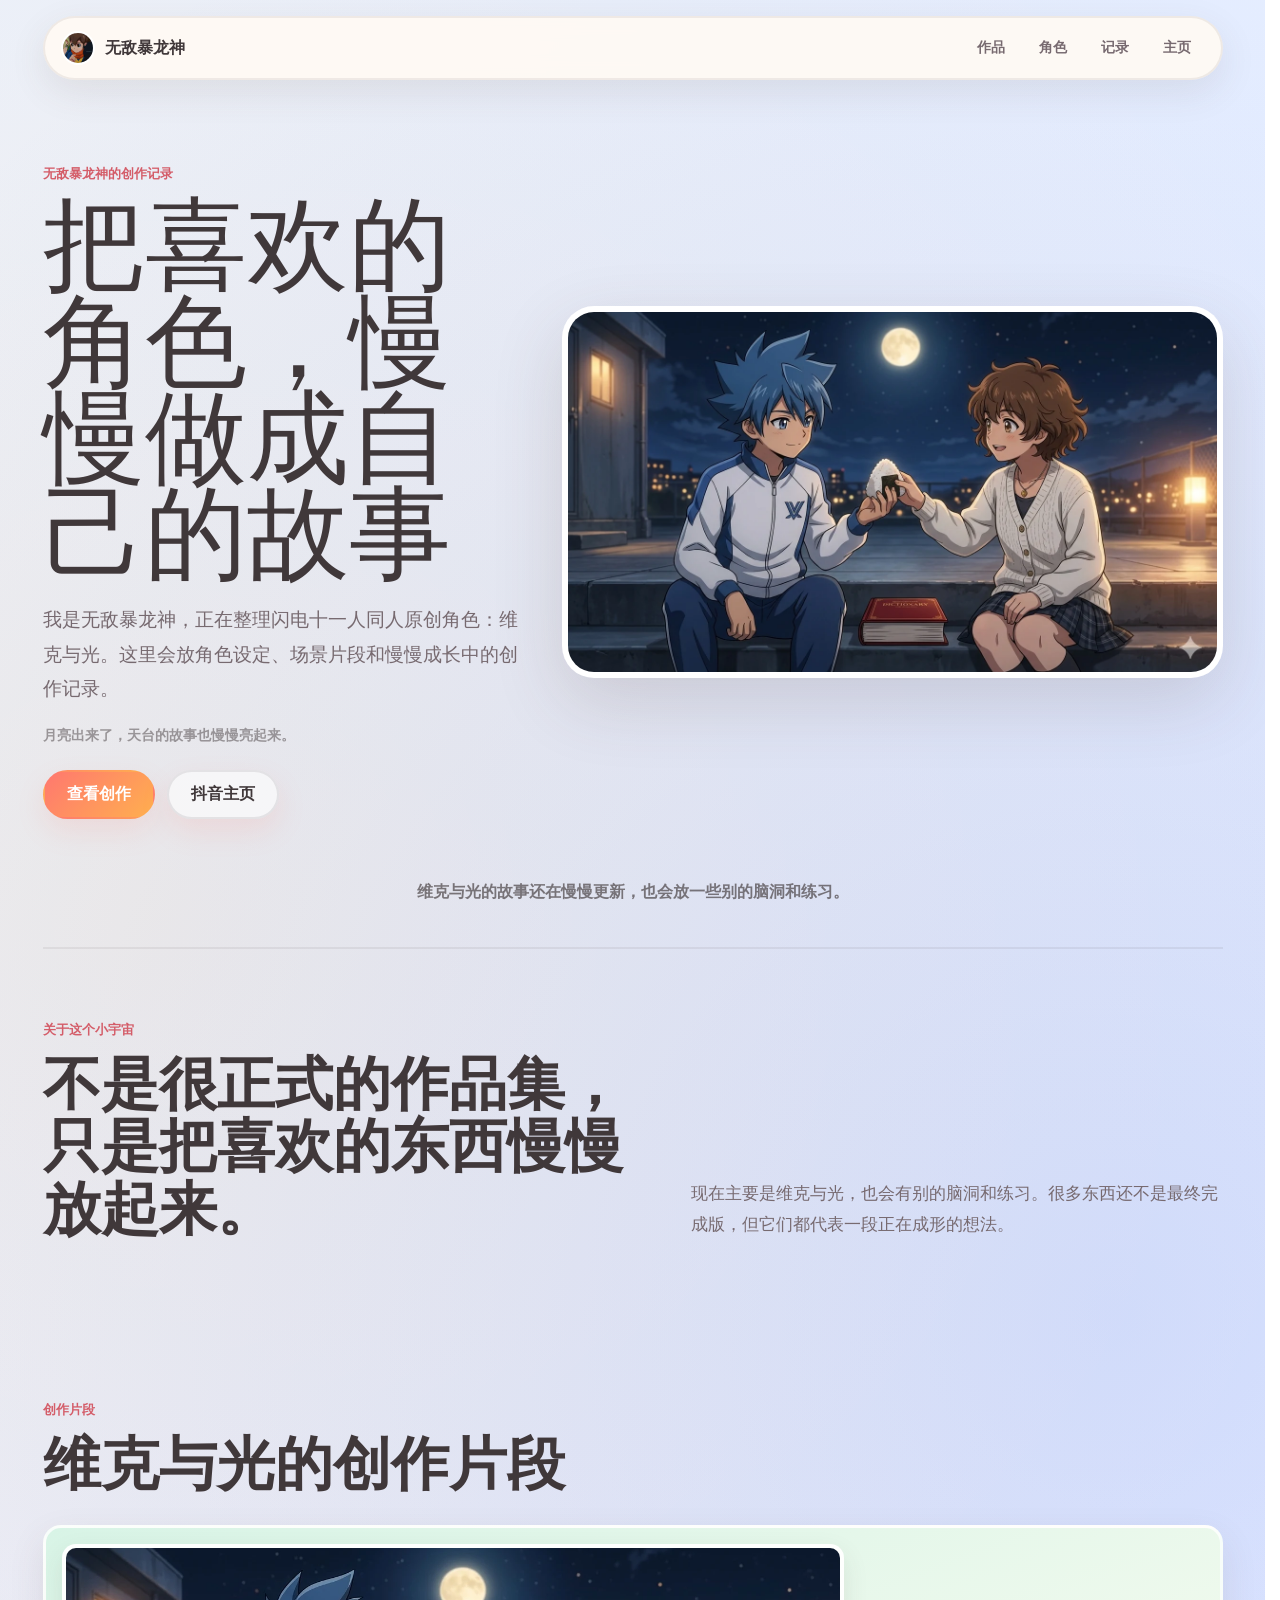
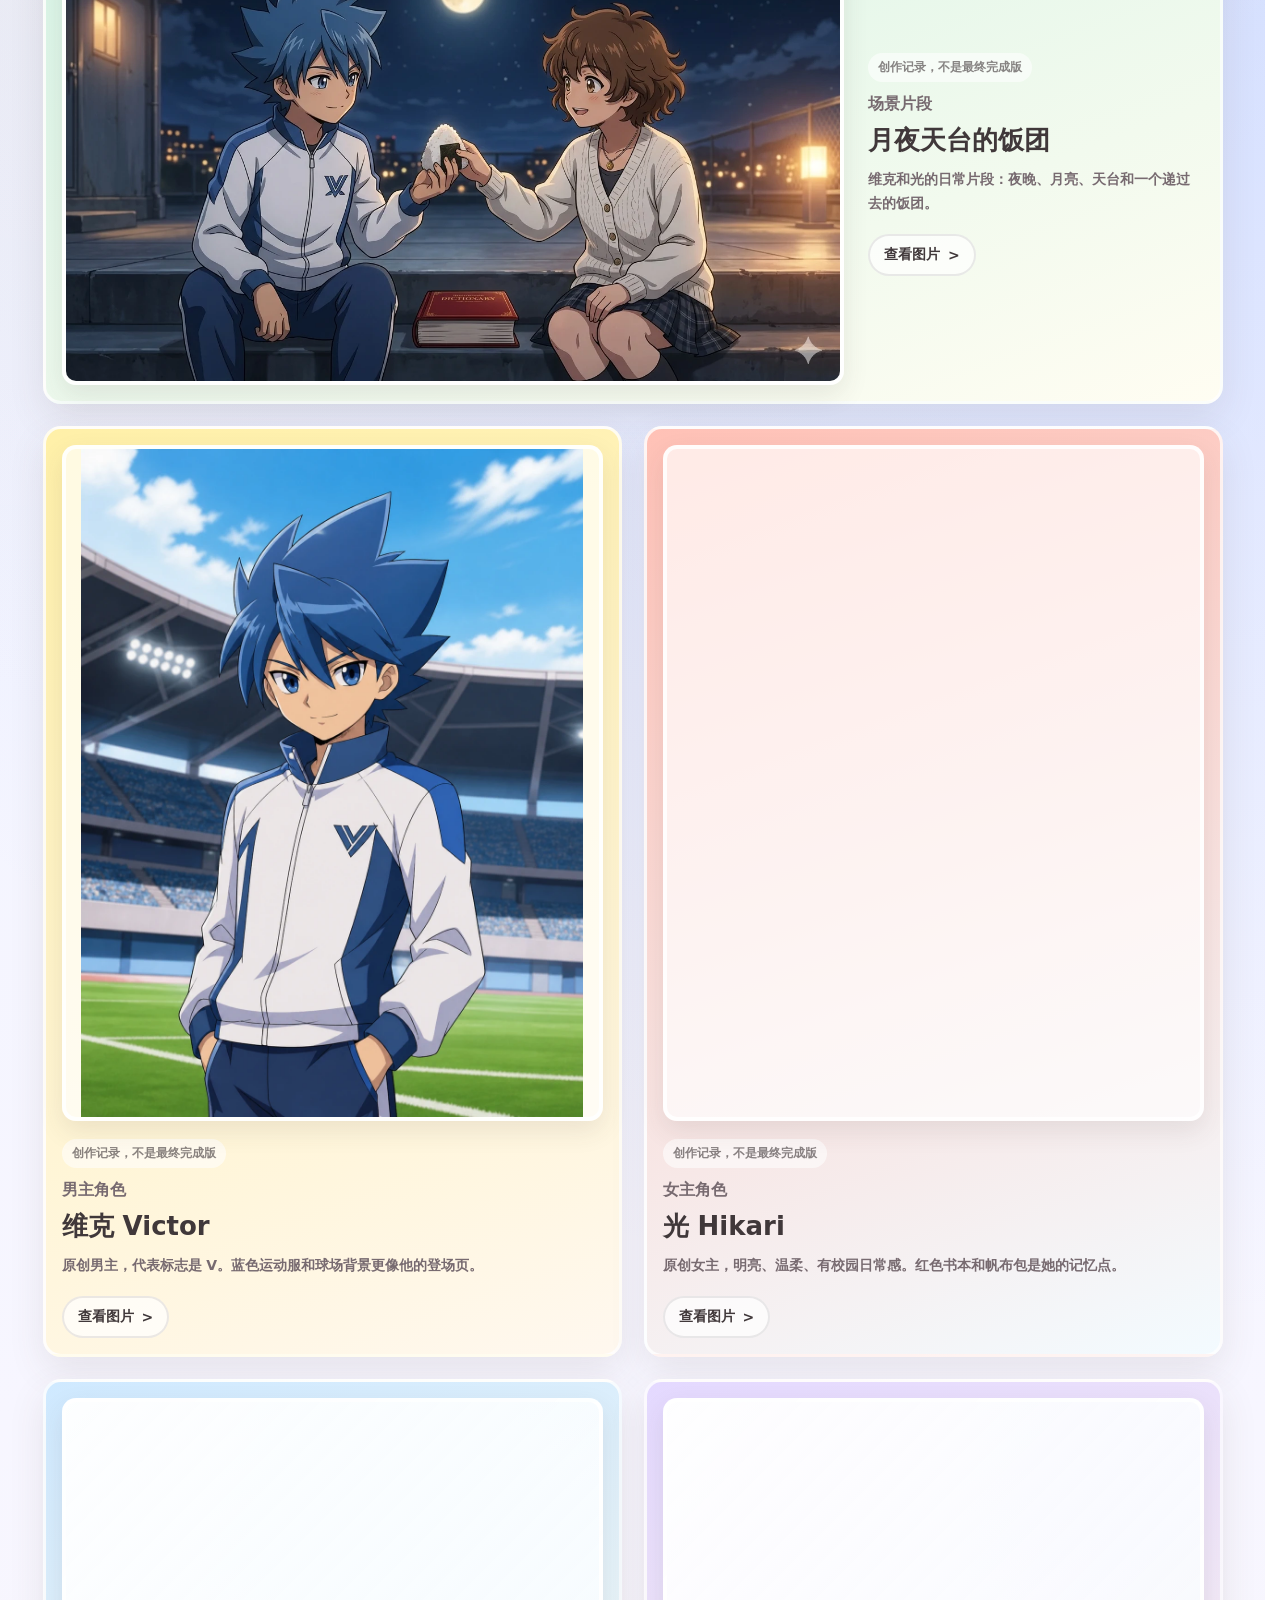
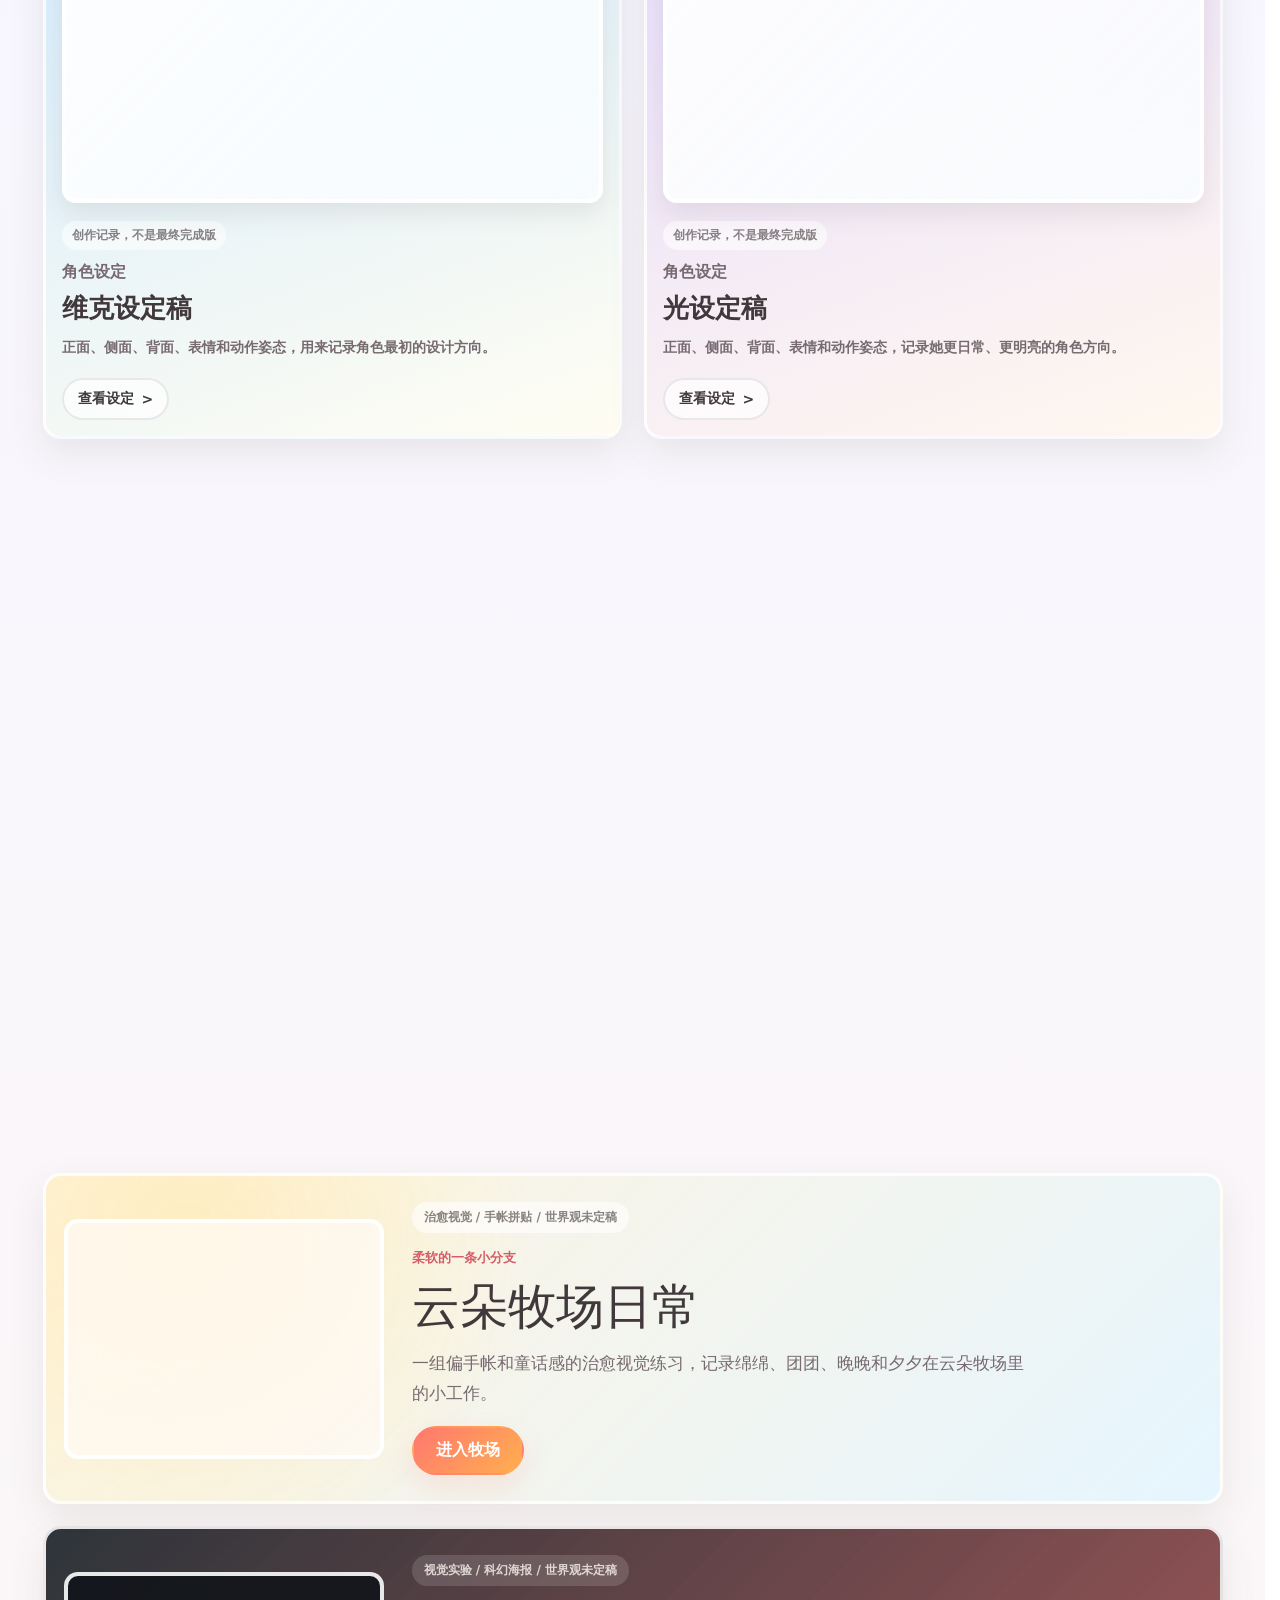
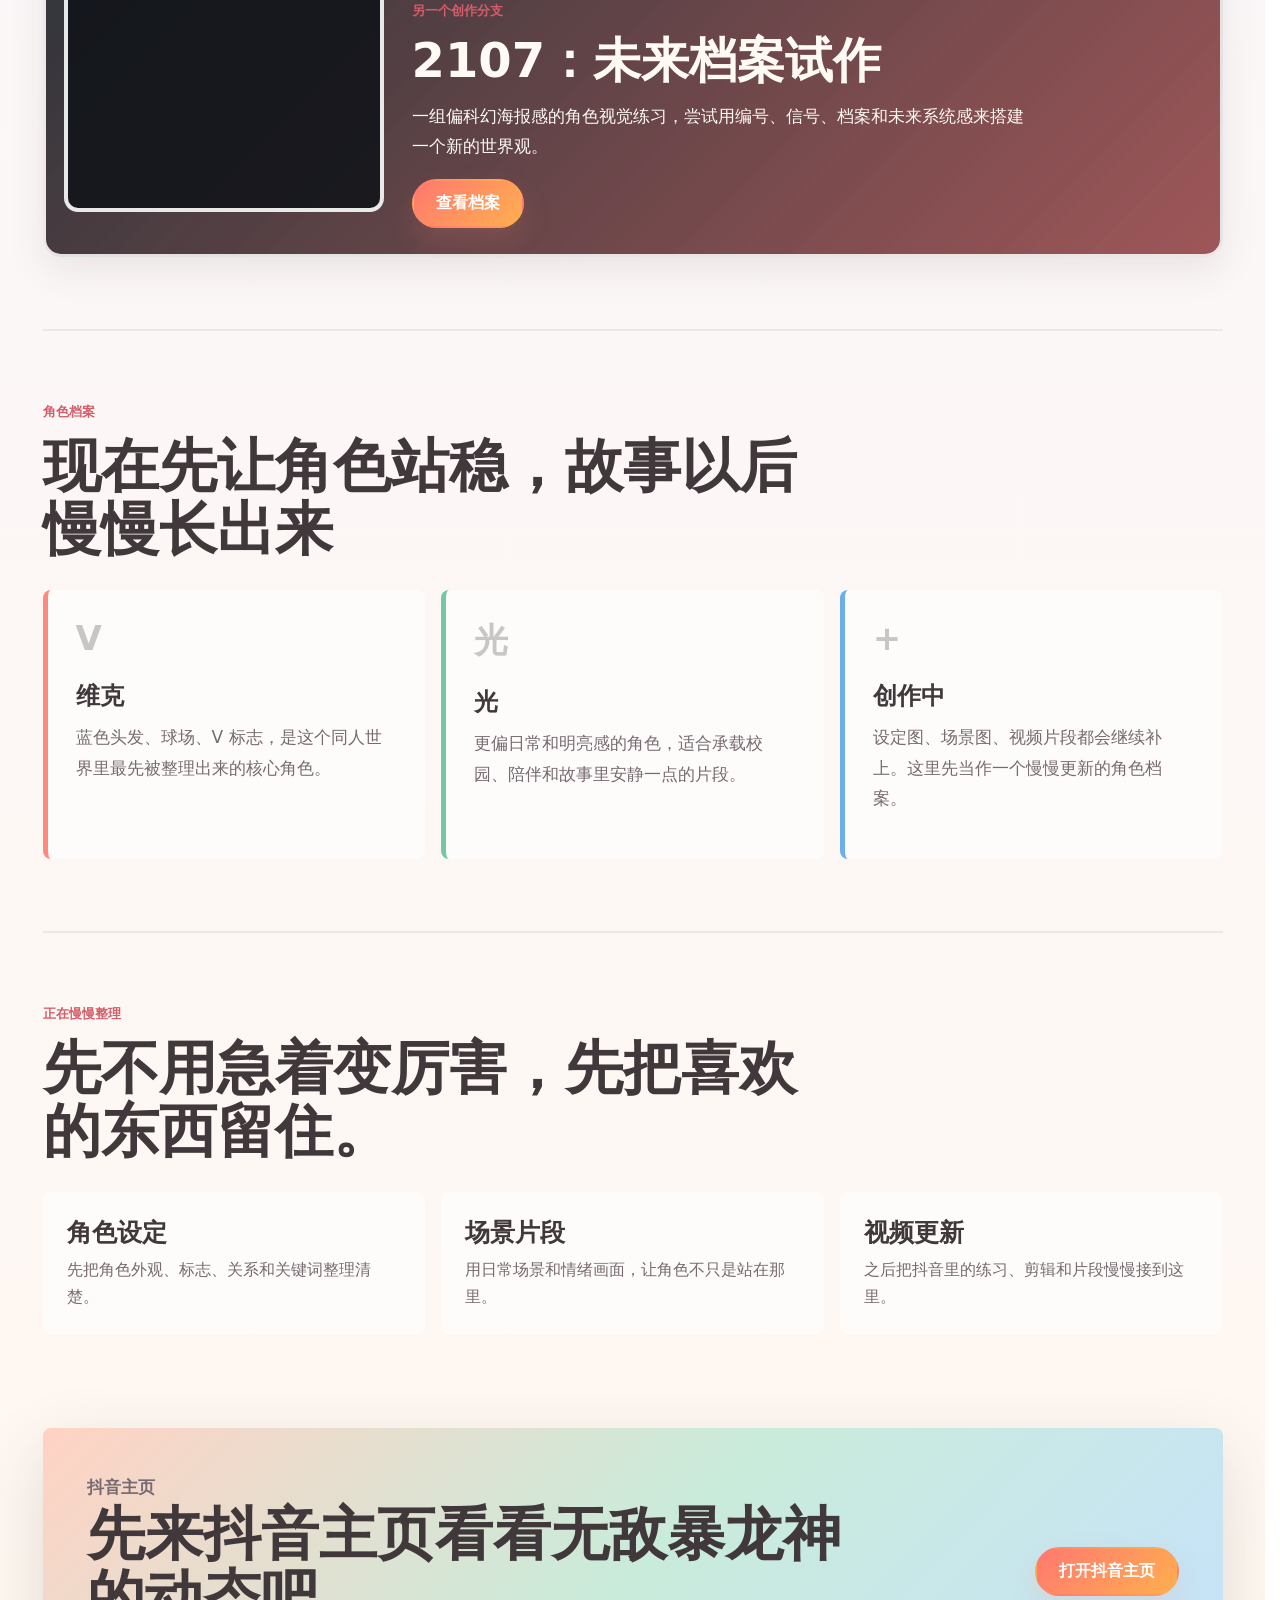
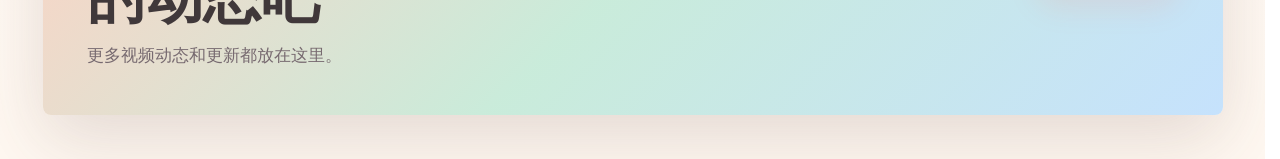
==== commit 09f42e7d: "Optimize image loading and add handoff notes" ====
--- a/index.html
+++ b/index.html
@@ -4,13 +4,13 @@
   <meta charset="UTF-8">
   <meta name="viewport" content="width=device-width, initial-scale=1.0">
   <title>无敌暴龙神 | 维克与光的同人创作记录</title>
-  <link rel="stylesheet" href="styles.css">
+  <link rel="stylesheet" href="styles.css?v=20260713-2">
 </head>
 <body>
   <header class="site-header">
     <a class="brand" href="#top" aria-label="无敌暴龙神首页">
       <span class="brand-mark avatar-mark">
-        <img src="assets/avatar.jpg" alt="无敌暴龙神头像">
+        <img src="assets/optimized/avatar.webp" alt="无敌暴龙神头像" width="300" height="300" decoding="async">
       </span>
       <span>无敌暴龙神</span>
     </a>
@@ -37,7 +37,7 @@
         </div>
       </div>
       <div class="hero-art" aria-label="维克和光在天台吃饭团的同人场景图">
-        <img src="assets/rooftop-onigiri.png" alt="维克和光在月夜天台分享饭团">
+        <img src="assets/optimized/rooftop-onigiri.webp" alt="维克和光在月夜天台分享饭团" width="1364" height="768" decoding="async" fetchpriority="high">
       </div>
     </section>
 
@@ -63,8 +63,7 @@
       <div class="work-grid">
         <article class="work-card mint video-card reveal" data-category="scene">
           <a class="video-cover lightbox-link" href="assets/rooftop-onigiri.png" data-title="月夜天台的饭团" aria-label="查看月夜天台的饭团场景图">
-            <img src="assets/rooftop-onigiri.png" alt="月夜天台的饭团场景图">
-            <span class="play-badge">View</span>
+            <img src="assets/optimized/rooftop-onigiri.webp" alt="月夜天台的饭团场景图" width="1364" height="768" loading="lazy" decoding="async">
           </a>
           <div class="video-content">
             <small>创作记录，不是最终完成版</small>
@@ -76,8 +75,7 @@
         </article>
         <article class="work-card lemon video-card reveal" data-category="character">
           <a class="video-cover lightbox-link" href="assets/victor-solo.png" data-title="维克 Victor" aria-label="查看维克角色登场图">
-            <img src="assets/victor-solo.png" alt="维克站在球场上的角色单人图">
-            <span class="play-badge">View</span>
+            <img src="assets/optimized/victor-solo.webp" alt="维克站在球场上的角色单人图" width="1086" height="1448" loading="lazy" decoding="async">
           </a>
           <div class="video-content">
             <small>创作记录，不是最终完成版</small>
@@ -89,8 +87,7 @@
         </article>
         <article class="work-card coral video-card reveal hikari-card" data-category="character">
           <a class="video-cover lightbox-link" href="assets/hikari-solo.png" data-title="光 Hikari" aria-label="查看光角色单人图">
-            <img src="assets/hikari-solo.png" alt="光站在校园天台上的角色单人图">
-            <span class="play-badge">View</span>
+            <img src="assets/optimized/hikari-solo.webp" alt="光站在校园天台上的角色单人图" width="1024" height="1536" loading="lazy" decoding="async">
           </a>
           <div class="video-content">
             <small>创作记录，不是最终完成版</small>
@@ -102,8 +99,7 @@
         </article>
         <article class="work-card blue video-card reveal sheet-card" data-category="sheet">
           <a class="video-cover sheet-cover lightbox-link" href="assets/victor-sheet.png" data-title="维克设定稿" aria-label="查看维克角色设定图">
-            <img src="assets/victor-sheet.png" alt="维克角色设定图">
-            <span class="play-badge">View</span>
+            <img src="assets/optimized/victor-sheet.webp" alt="维克角色设定图" width="1376" height="768" loading="lazy" decoding="async">
           </a>
           <div class="video-content">
             <small>创作记录，不是最终完成版</small>
@@ -115,8 +111,7 @@
         </article>
         <article class="work-card lavender video-card reveal sheet-card" data-category="sheet">
           <a class="video-cover sheet-cover lightbox-link" href="assets/hikari-sheet.png" data-title="光设定稿" aria-label="查看光角色设定图">
-            <img src="assets/hikari-sheet.png" alt="光角色设定图">
-            <span class="play-badge">View</span>
+            <img src="assets/optimized/hikari-sheet.webp" alt="光角色设定图" width="896" height="1195" loading="lazy" decoding="async">
           </a>
           <div class="video-content">
             <small>创作记录，不是最终完成版</small>
@@ -131,7 +126,7 @@
       <div class="story-list" aria-label="故事试作入口">
         <article class="story-entry reveal" aria-label="维克与光第一集试作阅读入口">
           <a class="story-entry-cover" href="chapter-01.html">
-            <img src="assets/chapter-01/05.png" alt="维克与光第一集试作封面">
+            <img src="assets/optimized/chapter-01/05.webp" alt="维克与光第一集试作封面" width="1672" height="941" loading="lazy" decoding="async">
           </a>
           <div class="story-entry-content">
             <small>故事试作 / 练习作品 / 未定稿</small>
@@ -144,7 +139,7 @@
 
         <article class="story-entry reveal" aria-label="向前花滑分镜试作阅读入口">
           <a class="story-entry-cover" href="forward.html">
-            <img src="assets/forward/05.jpg" alt="向前花滑分镜试作封面">
+            <img src="assets/forward/05.jpg" alt="向前花滑分镜试作封面" width="1672" height="941" loading="lazy" decoding="async">
           </a>
           <div class="story-entry-content">
             <small>影像分镜 / 练习作品 / 未定稿</small>
@@ -157,7 +152,7 @@
 
         <article class="story-entry story-entry-cloud reveal" aria-label="云朵牧场日常阅读入口">
           <a class="story-entry-cover story-entry-cover-cloud" href="cloud-ranch.html">
-            <img src="assets/cloud-ranch/cover.png" alt="云朵牧场日常总视觉">
+            <img src="assets/optimized/cloud-ranch/cover.webp" alt="云朵牧场日常总视觉" width="1196" height="1315" loading="lazy" decoding="async">
           </a>
           <div class="story-entry-content">
             <small>治愈视觉 / 手帐拼贴 / 世界观未定稿</small>
@@ -170,7 +165,7 @@
 
         <article class="story-entry story-entry-dark reveal" aria-label="2107 未来档案试作阅读入口">
           <a class="story-entry-cover story-entry-cover-poster" href="civitas-2107.html">
-            <img src="assets/2107/cover.png" alt="2107 未来档案试作总视觉">
+            <img src="assets/optimized/2107/cover.webp" alt="2107 未来档案试作总视觉" width="1086" height="1448" loading="lazy" decoding="async">
           </a>
           <div class="story-entry-content">
             <small>视觉实验 / 科幻海报 / 世界观未定稿</small>
@@ -238,11 +233,11 @@
     </section>
   </main>
 
-  <div class="lightbox" id="lightbox" aria-hidden="true" role="dialog" aria-label="图片预览">
+  <div class="lightbox" id="lightbox" aria-hidden="true" aria-modal="true" role="dialog" aria-label="图片预览">
     <button class="lightbox-close" type="button" aria-label="关闭图片预览">×</button>
     <img class="lightbox-image" src="" alt="">
     <p class="lightbox-title"></p>
   </div>
-  <script src="script.js"></script>
+  <script src="script.js?v=20260713-1" defer></script>
 </body>
 </html>
--- a/styles.css
+++ b/styles.css
@@ -18,10 +18,13 @@
 
 html {
   scroll-behavior: smooth;
+  scroll-padding-top: 110px;
+  scrollbar-gutter: stable;
 }
 
 body {
   margin: 0;
+  overflow-x: clip;
   color: var(--ink);
   font-family: "Microsoft YaHei UI", "Microsoft YaHei", system-ui, -apple-system, BlinkMacSystemFont, "Segoe UI", sans-serif;
   background:
@@ -66,6 +69,11 @@
 a {
   color: inherit;
   text-decoration: none;
+}
+
+img {
+  max-width: 100%;
+  height: auto;
 }
 
 .site-header {
@@ -81,8 +89,9 @@
   padding: 12px 16px;
   border: 2px solid rgba(64, 56, 58, 0.08);
   border-radius: 999px;
-  background: rgba(255, 250, 244, 0.82);
-  backdrop-filter: blur(18px);
+  background: rgba(255, 250, 244, 0.92);
+  -webkit-backdrop-filter: blur(10px);
+  backdrop-filter: blur(10px);
   box-shadow: 0 12px 36px rgba(84, 64, 56, 0.1);
 }
 
@@ -267,6 +276,7 @@
 .hero-art {
   position: relative;
   overflow: hidden;
+  aspect-ratio: 16 / 9;
   border: 6px solid rgba(255, 255, 255, 0.86);
   border-radius: 32px;
   background: var(--white);
@@ -276,7 +286,7 @@
 .hero-art img {
   display: block;
   width: 100%;
-  aspect-ratio: 4 / 3;
+  height: 100%;
   object-fit: cover;
 }
 
@@ -332,25 +342,23 @@
 
 .work-grid {
   display: grid;
-  grid-template-columns: repeat(3, 1fr);
-  gap: 18px;
+  grid-template-columns: repeat(2, minmax(0, 1fr));
+  align-items: start;
+  gap: 22px;
 }
 
 .work-card {
-  background-size: 160% 160%;
-  background-position: 0% 50%;
-  min-height: 430px;
+  min-height: 0;
   padding: 16px;
   border: 3px solid rgba(255, 255, 255, 0.8);
-  border-radius: 8px;
-  box-shadow: 0 18px 48px rgba(84, 64, 56, 0.12);
-  transition: background-position 900ms ease, box-shadow 220ms ease, transform 220ms ease;
+  border-radius: 18px;
+  box-shadow: 0 14px 36px rgba(84, 64, 56, 0.1);
+  transition: box-shadow 220ms ease, transform 220ms ease;
 }
 
 .work-card:hover {
-  background-position: 100% 50%;
-  box-shadow: 0 24px 58px rgba(84, 64, 56, 0.18);
-  transform: translateY(-4px);
+  box-shadow: 0 20px 46px rgba(84, 64, 56, 0.15);
+  transform: translateY(-3px);
 }
 
 .work-card.mint {
@@ -411,43 +419,65 @@
   gap: 18px;
 }
 
+.video-card[data-category="scene"] {
+  display: grid;
+  grid-column: 1 / -1;
+  grid-template-columns: minmax(0, 1.4fr) minmax(280px, 0.6fr);
+  align-items: center;
+  gap: 24px;
+}
+
+.video-card[data-category="scene"] .video-content {
+  min-height: 0;
+  padding: 10px 10px 10px 0;
+}
+
 .video-cover {
   position: relative;
   display: block;
   overflow: hidden;
+  width: 100%;
+  aspect-ratio: 4 / 5;
+  align-self: start;
   border: 4px solid rgba(255, 255, 255, 0.84);
-  border-radius: 8px;
-  background: var(--white);
-  box-shadow: 0 14px 34px rgba(64, 56, 58, 0.12);
+  border-radius: 14px;
+  background: rgba(255, 255, 255, 0.66);
+  box-shadow: 0 10px 26px rgba(64, 56, 58, 0.1);
 }
 
 .video-cover::before {
-  position: absolute;
-  inset: 0;
-  z-index: 1;
+  display: none;
+}
+
+.video-cover img {
+  display: block;
+  width: 100%;
+  height: 100%;
+  object-fit: contain;
+  transition: transform 220ms ease;
+}
+
+.video-card[data-category="scene"] .video-cover {
+  aspect-ratio: 16 / 9;
+}
+
+.video-card[data-category="scene"] .video-cover img {
+  object-fit: cover;
+}
+
+.video-card[data-category="character"] .video-cover {
+  aspect-ratio: 4 / 5;
+}
+
+.sheet-cover {
+  aspect-ratio: 4 / 3;
   background:
-    linear-gradient(180deg, transparent 42%, rgba(64, 56, 58, 0.34)),
-    radial-gradient(circle at 18% 18%, rgba(255, 255, 255, 0.58), transparent 24%);
-  content: "";
-}
-
-.video-cover img {
-  display: block;
-  width: 100%;
-  aspect-ratio: 16 / 10;
-  object-fit: cover;
-  transition: transform 220ms ease;
-}
-
-.sheet-cover {
-  background:
-    linear-gradient(135deg, rgba(255, 255, 255, 0.88), rgba(248, 252, 255, 0.68)),
-    repeating-linear-gradient(45deg, rgba(64, 56, 58, 0.04) 0 8px, transparent 8px 16px);
+    linear-gradient(135deg, rgba(255, 255, 255, 0.96), rgba(248, 252, 255, 0.84));
 }
 
 .sheet-cover img {
   object-fit: contain;
-  padding: 8px;
+  padding: 14px;
 }
 
 .video-card:nth-child(1) .video-cover img {
@@ -467,41 +497,11 @@
 }
 
 .video-card:hover .video-cover img {
-  transform: scale(1.045);
+  transform: scale(1.02);
 }
 
 .sheet-card:hover .video-cover img {
-  transform: scale(1.015);
-}
-
-.play-badge {
-  position: absolute;
-  right: 14px;
-  bottom: 14px;
-  z-index: 2;
-  display: inline-flex;
-  min-width: 74px;
-  min-height: 42px;
-  align-items: center;
-  justify-content: center;
-  padding: 8px 15px 8px 20px;
-  border: 2px solid rgba(255, 255, 255, 0.86);
-  border-radius: 999px;
-  color: var(--white);
-  background: rgba(255, 120, 111, 0.92);
-  font-size: 13px;
-  font-weight: 900;
-  box-shadow: 0 12px 26px rgba(64, 56, 58, 0.18);
-}
-
-.play-badge::before {
-  width: 0;
-  height: 0;
-  margin-right: 8px;
-  border-top: 6px solid transparent;
-  border-bottom: 6px solid transparent;
-  border-left: 9px solid currentColor;
-  content: "";
+  transform: scale(1.01);
 }
 
 .video-content {
@@ -521,7 +521,7 @@
   min-height: 42px;
   align-items: center;
   justify-content: center;
-  margin-top: auto;
+  margin-top: 18px;
   padding: 10px 16px;
   border-radius: 999px;
   color: var(--ink);
@@ -574,15 +574,43 @@
   position: fixed;
   inset: 0;
   z-index: 30;
-  display: none;
+  display: flex;
   align-items: center;
   justify-content: center;
   padding: 28px;
   background: rgba(32, 27, 30, 0.82);
+  opacity: 0;
+  pointer-events: none;
+  visibility: hidden;
+  transition: opacity 200ms ease, visibility 0s linear 200ms;
 }
 
 .lightbox.is-open {
-  display: flex;
+  opacity: 1;
+  pointer-events: auto;
+  visibility: visible;
+  transition-delay: 0s;
+}
+
+.lightbox::after {
+  position: absolute;
+  left: 50%;
+  top: 50%;
+  z-index: 2;
+  padding: 9px 14px;
+  border-radius: 999px;
+  color: rgba(255, 255, 255, 0.9);
+  background: rgba(64, 56, 58, 0.72);
+  content: "图片载入中";
+  font-size: 13px;
+  font-weight: 900;
+  opacity: 0;
+  transform: translate(-50%, -50%);
+  transition: opacity 160ms ease;
+}
+
+.lightbox.is-open.is-loading::after {
+  opacity: 1;
 }
 
 .lightbox-image {
@@ -593,6 +621,14 @@
   object-fit: contain;
   background: var(--white);
   box-shadow: 0 24px 80px rgba(0, 0, 0, 0.38);
+  opacity: 0;
+  transform: scale(0.985);
+  transition: opacity 180ms ease, transform 220ms ease;
+}
+
+.lightbox.is-open:not(.is-loading) .lightbox-image {
+  opacity: 1;
+  transform: scale(1);
 }
 
 .lightbox-title {
@@ -606,7 +642,14 @@
   color: var(--white);
   background: rgba(64, 56, 58, 0.72);
   font-weight: 900;
-  transform: translateX(-50%);
+  opacity: 0;
+  transform: translate(-50%, 6px);
+  transition: opacity 180ms ease, transform 220ms ease;
+}
+
+.lightbox.is-open:not(.is-loading) .lightbox-title {
+  opacity: 1;
+  transform: translate(-50%, 0);
 }
 
 .lightbox-close {
@@ -624,6 +667,15 @@
   cursor: pointer;
   font-size: 30px;
   line-height: 1;
+}
+
+.lightbox-close:focus-visible,
+.button:focus-visible,
+.nav a:focus-visible,
+.brand:focus-visible,
+.lightbox-link:focus-visible {
+  outline: 3px solid rgba(255, 120, 111, 0.76);
+  outline-offset: 4px;
 }
 
 .animal-face {
@@ -798,15 +850,20 @@
   align-items: center;
   padding: 18px;
   border: 3px solid rgba(255, 255, 255, 0.86);
-  border-radius: 8px;
+  border-radius: 18px;
   background: linear-gradient(135deg, rgba(255, 224, 190, 0.86), rgba(243, 247, 255, 0.82));
-  box-shadow: 0 18px 48px rgba(84, 64, 56, 0.12);
+  box-shadow: 0 14px 36px rgba(84, 64, 56, 0.1);
   transition: box-shadow 220ms ease, transform 220ms ease;
 }
 
 .story-entry:hover {
-  box-shadow: 0 24px 58px rgba(84, 64, 56, 0.17);
+  box-shadow: 0 20px 46px rgba(84, 64, 56, 0.14);
   transform: translateY(-3px);
+}
+
+.story-entry-cloud,
+.story-entry-dark {
+  grid-template-columns: minmax(240px, 320px) minmax(0, 1fr);
 }
 
 .story-entry-dark {
@@ -843,32 +900,40 @@
 .story-entry-cover {
   display: block;
   overflow: hidden;
-  border: 4px solid rgba(255, 255, 255, 0.9);
-  border-radius: 8px;
-  background: var(--white);
-}
-
-.story-entry-cover img {
-  display: block;
   width: 100%;
   aspect-ratio: 16 / 9;
+  border: 4px solid rgba(255, 255, 255, 0.9);
+  border-radius: 14px;
+  background: var(--white);
+}
+
+.story-entry-cover img {
+  display: block;
+  width: 100%;
+  height: 100%;
   object-fit: cover;
   object-position: 50% 44%;
   transition: transform 220ms ease;
 }
 
-.story-entry-cover-poster img {
-  aspect-ratio: 16 / 9;
-  object-position: 50% 34%;
-}
-
+.story-entry-cover-poster,
+.story-entry-cover-cloud {
+  aspect-ratio: 4 / 3;
+  background: rgba(255, 250, 244, 0.74);
+}
+
+.story-entry-cover-poster {
+  background: rgba(16, 20, 26, 0.88);
+}
+
+.story-entry-cover-poster img,
 .story-entry-cover-cloud img {
-  aspect-ratio: 16 / 9;
-  object-position: 50% 42%;
+  object-fit: contain;
+  object-position: 50% 50%;
 }
 
 .story-entry:hover .story-entry-cover img {
-  transform: scale(1.03);
+  transform: scale(1.015);
 }
 
 .story-entry-content {
@@ -941,6 +1006,7 @@
 .manga-page img {
   display: block;
   width: 100%;
+  height: auto;
   border-radius: 6px;
 }
 
@@ -988,16 +1054,25 @@
 
 .poster-feature img {
   display: block;
-  width: 100%;
+  width: auto;
+  height: auto;
+  max-width: 100%;
   max-height: 86vh;
   border-radius: 6px;
   object-fit: contain;
   background: #f5ead9;
 }
 
-.poster-feature a,
+.poster-feature a {
+  display: grid;
+  place-items: center;
+  cursor: zoom-in;
+}
+
 .poster-card a {
   display: block;
+  overflow: hidden;
+  aspect-ratio: 3 / 4;
   cursor: zoom-in;
 }
 
@@ -1015,7 +1090,7 @@
 .poster-card img {
   display: block;
   width: 100%;
-  aspect-ratio: 3 / 4;
+  height: 100%;
   object-fit: cover;
   object-position: 50% 50%;
   transition: transform 220ms ease;
@@ -1067,17 +1142,27 @@
   box-shadow: 0 18px 48px rgba(111, 82, 52, 0.13);
 }
 
-.cloud-feature a,
-.cloud-scene a {
-  display: block;
+.cloud-feature a {
+  display: grid;
+  place-items: center;
   overflow: hidden;
   border-radius: 6px;
   cursor: zoom-in;
 }
 
+.cloud-scene a {
+  display: block;
+  overflow: hidden;
+  aspect-ratio: 4 / 5;
+  border-radius: 6px;
+  cursor: zoom-in;
+}
+
 .cloud-feature img {
   display: block;
-  width: 100%;
+  width: auto;
+  height: auto;
+  max-width: 100%;
   max-height: 86vh;
   border-radius: 6px;
   object-fit: contain;
@@ -1094,7 +1179,7 @@
 .cloud-scene img {
   display: block;
   width: 100%;
-  aspect-ratio: 4 / 3;
+  height: 100%;
   object-fit: cover;
   transition: transform 220ms ease;
 }
@@ -1180,6 +1265,9 @@
   .site-header {
     align-items: flex-start;
     border-radius: 24px;
+    background: rgba(255, 250, 244, 0.97);
+    -webkit-backdrop-filter: none;
+    backdrop-filter: none;
     flex-direction: column;
   }
 
@@ -1207,6 +1295,20 @@
     padding-top: 44px;
   }
 
+  .video-card[data-category="scene"] {
+    display: flex;
+    grid-column: auto;
+  }
+
+  .video-card[data-category="scene"] .video-content {
+    padding: 0;
+  }
+
+  .video-card[data-category="character"] .video-cover {
+    width: min(100%, 480px);
+    align-self: center;
+  }
+
   .hero-art {
     border-radius: 22px;
   }
@@ -1224,6 +1326,17 @@
     padding: 0;
   }
 
+  .story-entry-cloud,
+  .story-entry-dark {
+    grid-template-columns: 1fr;
+  }
+
+  .story-entry-cover-cloud,
+  .story-entry-cover-poster {
+    width: min(78vw, 340px);
+    justify-self: center;
+  }
+
   .poster-grid {
     grid-template-columns: repeat(2, 1fr);
   }
@@ -1231,6 +1344,27 @@
   .cloud-gallery,
   .cloud-members {
     grid-template-columns: 1fr;
+  }
+}
+
+@media (prefers-reduced-motion: reduce) {
+  html {
+    scroll-behavior: auto;
+  }
+
+  *,
+  *::before,
+  *::after {
+    animation-duration: 0.01ms !important;
+    animation-iteration-count: 1 !important;
+    scroll-behavior: auto !important;
+    transition-duration: 0.01ms !important;
+  }
+
+  .reveal,
+  .text-reveal {
+    opacity: 1;
+    transform: none;
   }
 }
 
@@ -1264,7 +1398,7 @@
   }
 
   .work-card {
-    min-height: 400px;
+    min-height: 0;
   }
 
   .chapter-hero,
